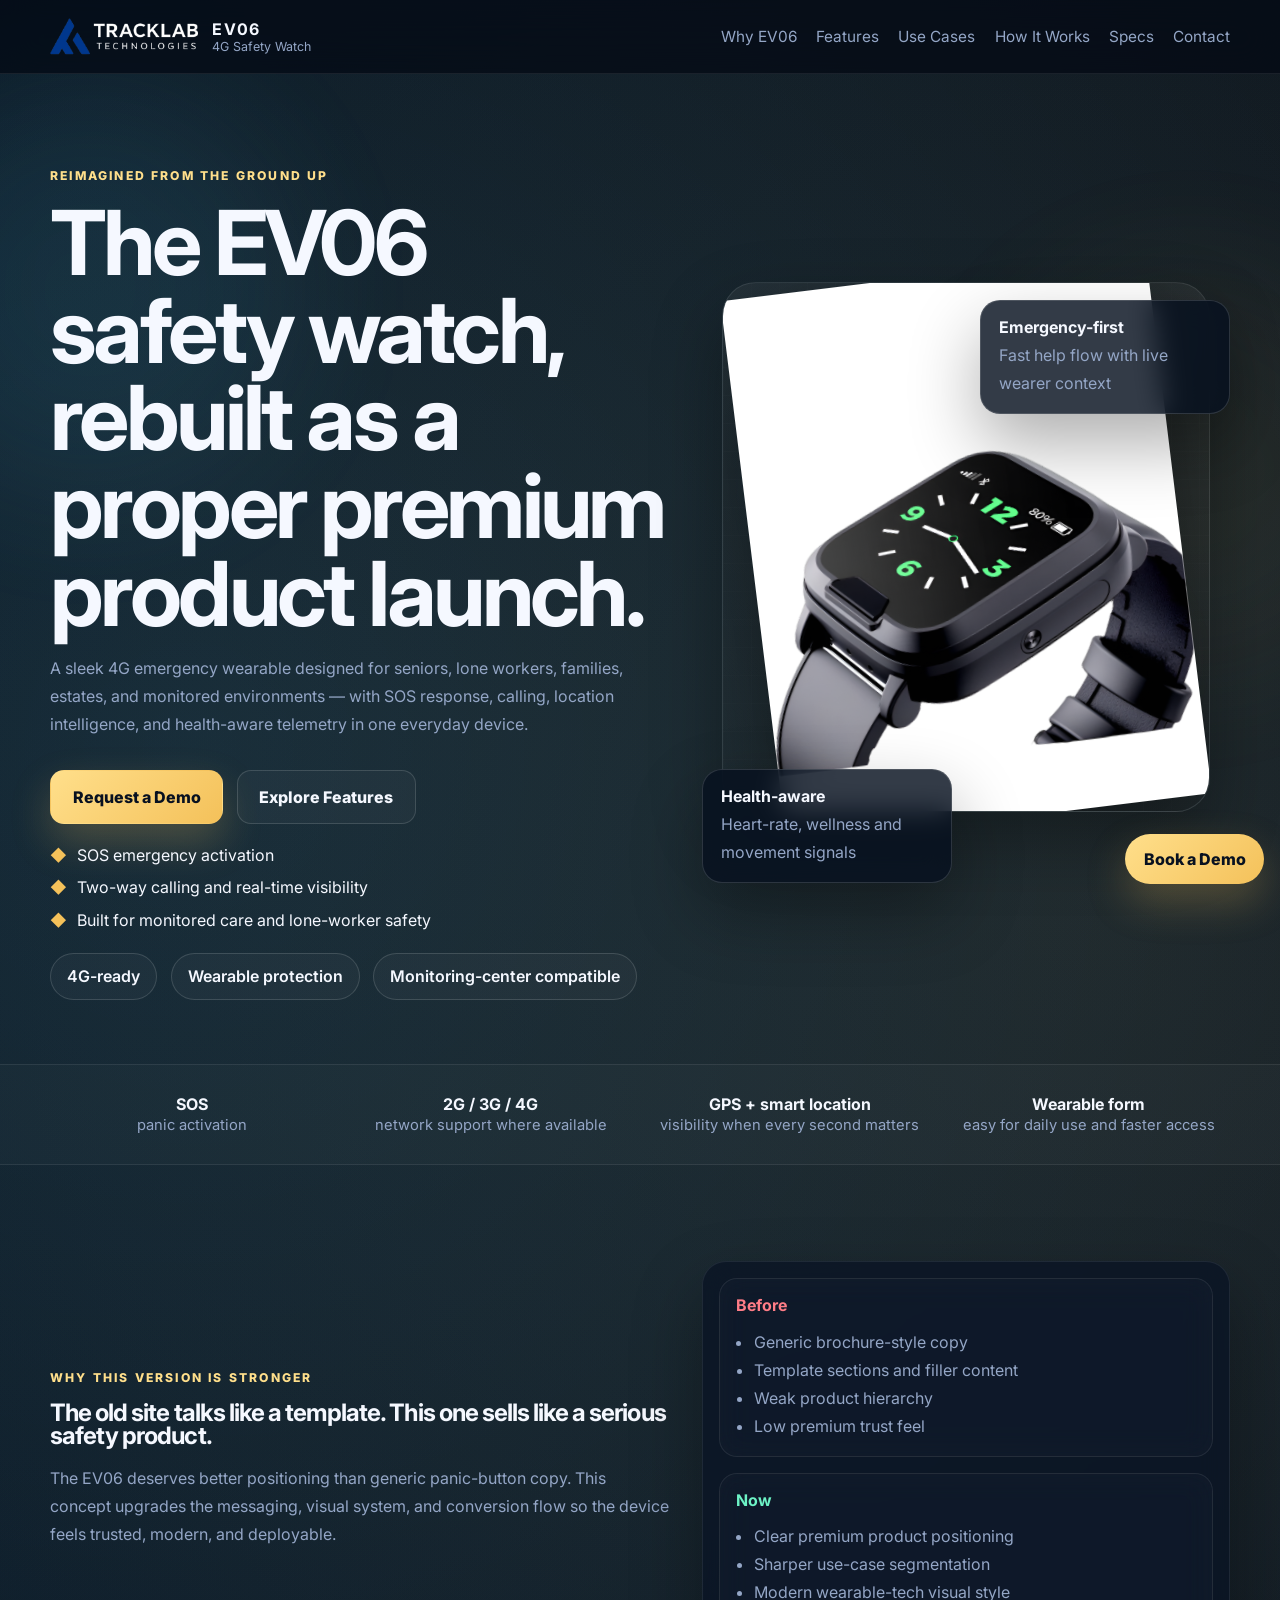
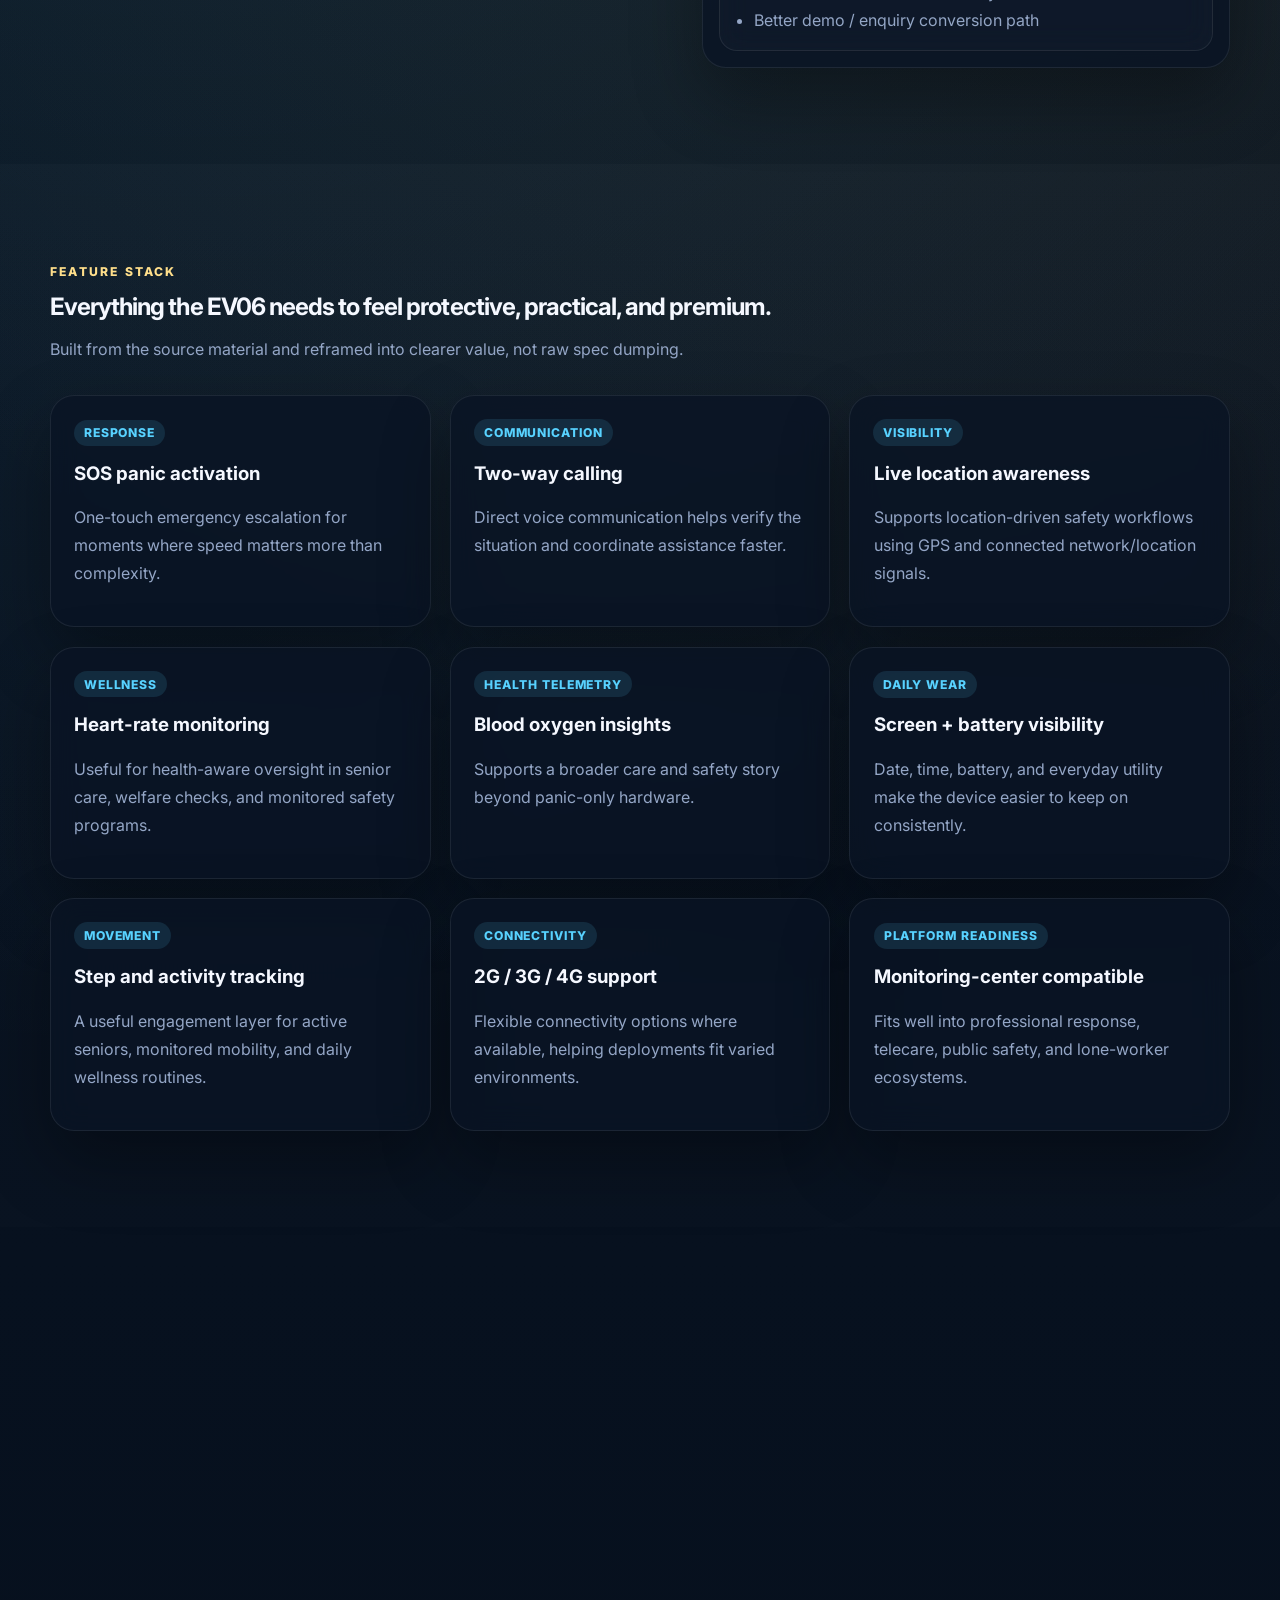
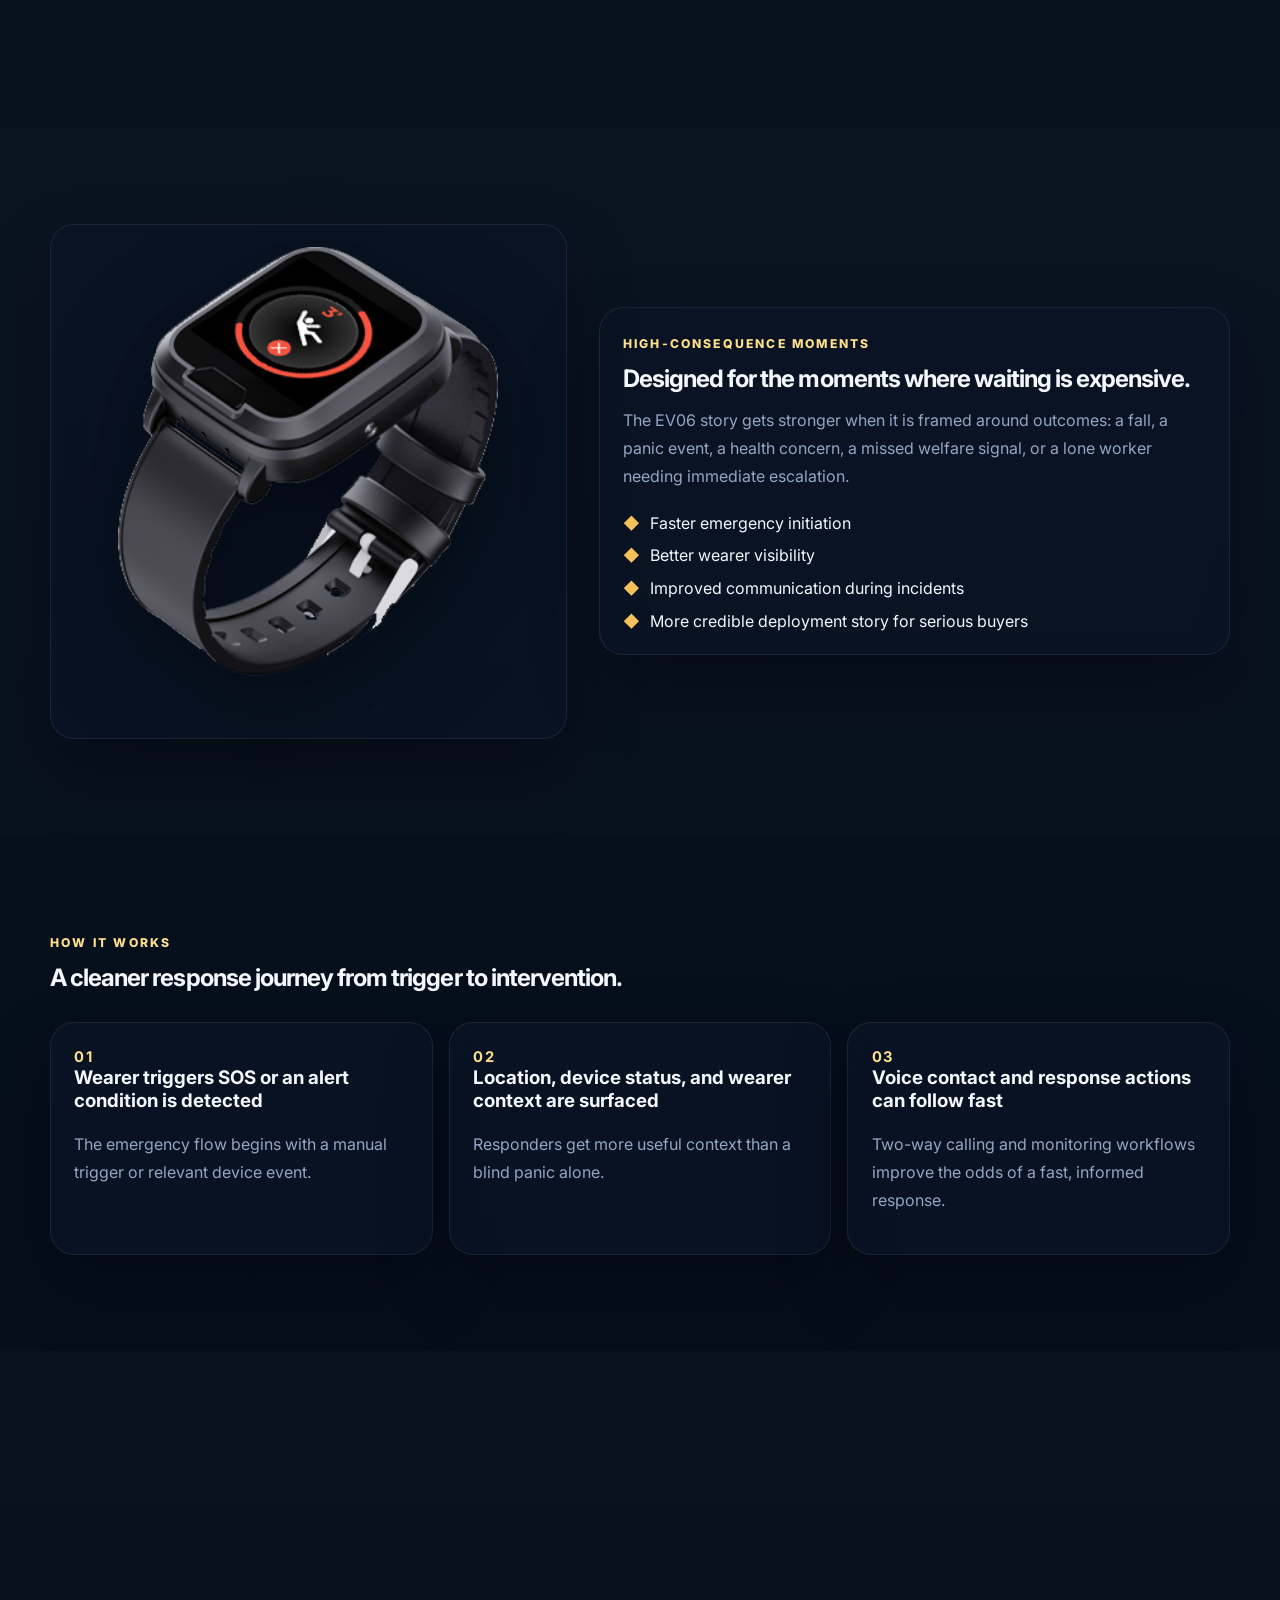
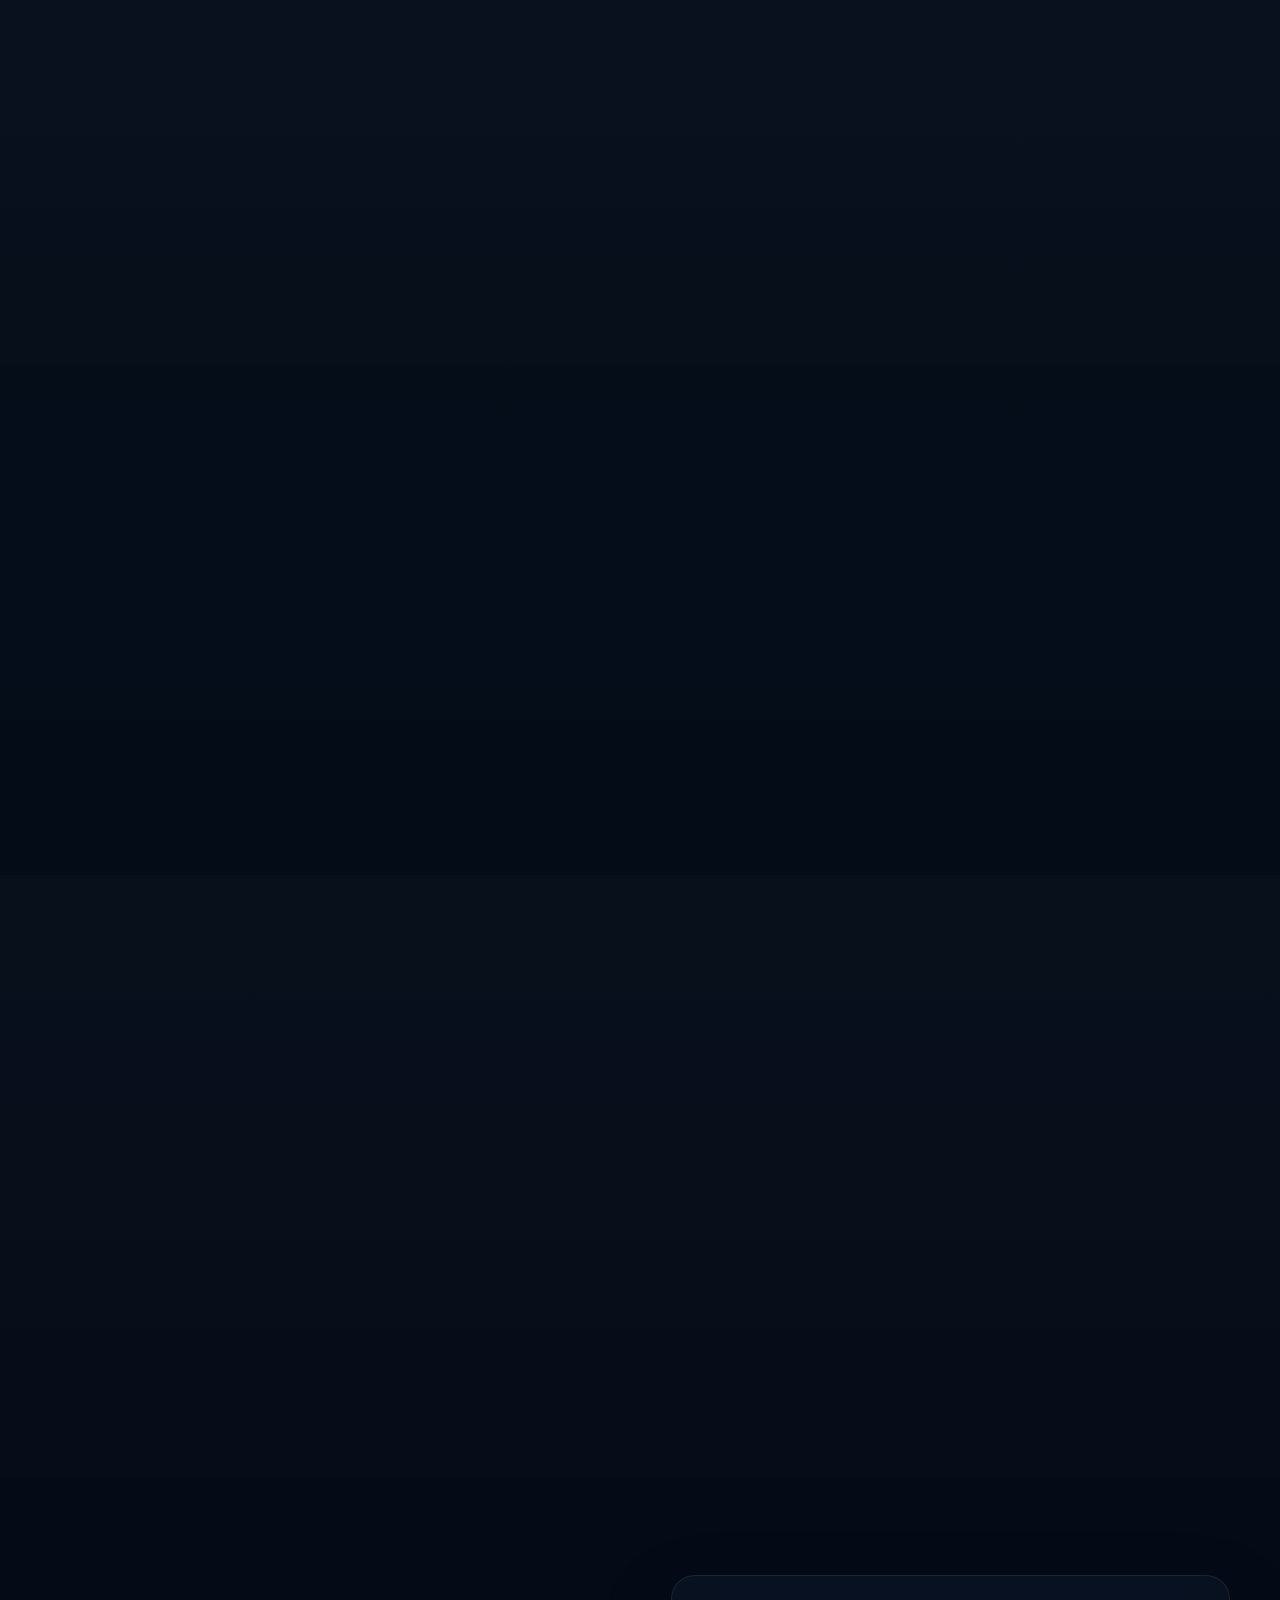
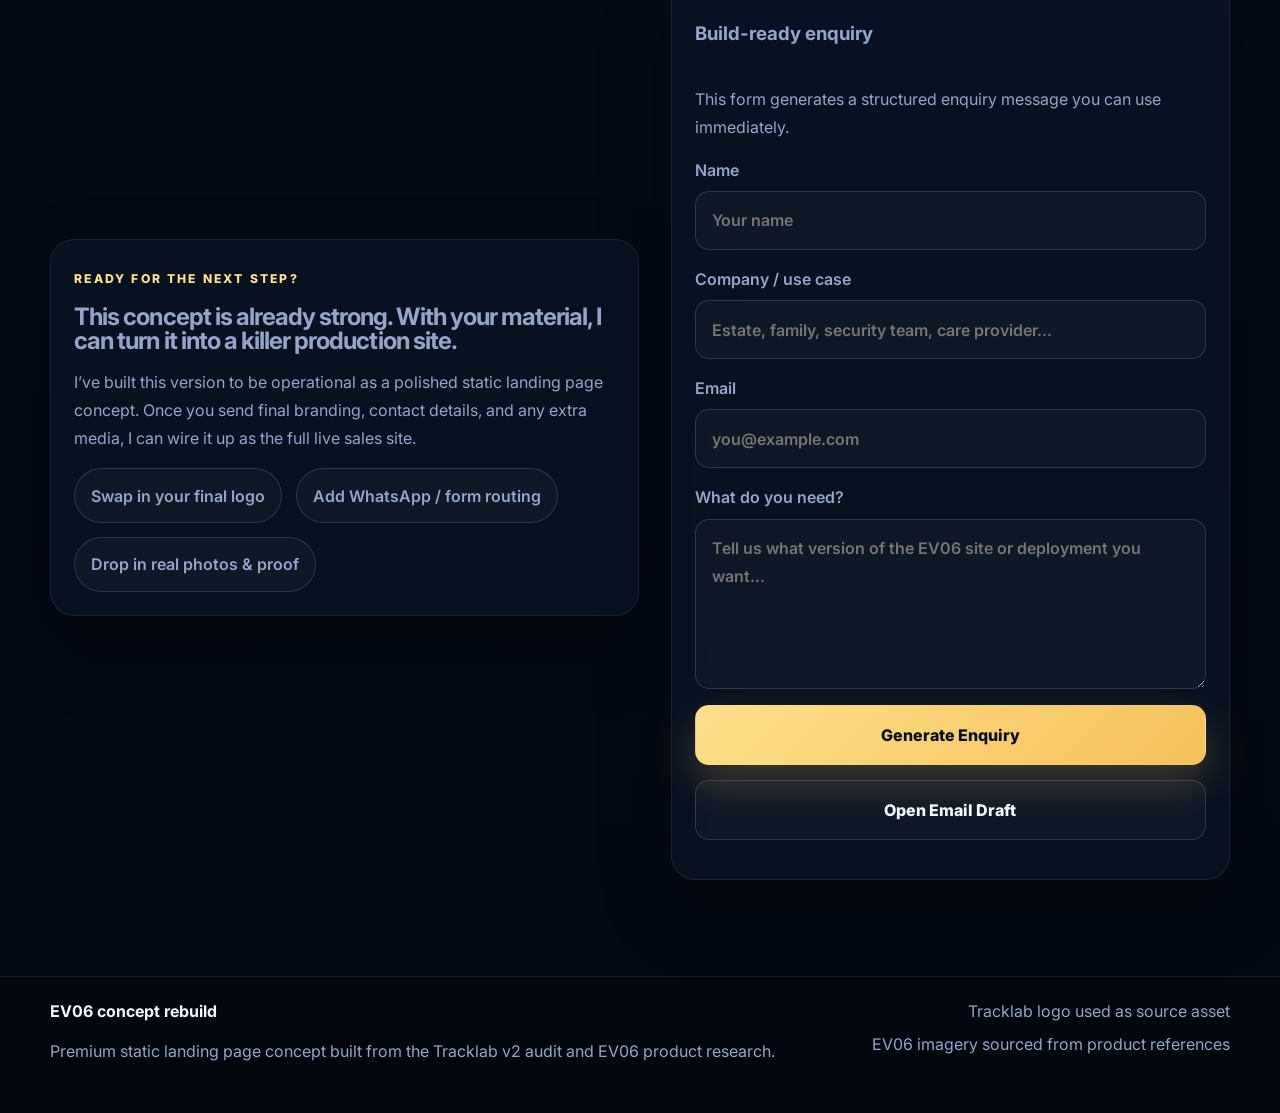
==== index.html @ a74a236c "Initial EV06 premium landing page concept" ====
<!DOCTYPE html>
<html lang="en">
  <head>
    <meta charset="UTF-8" />
    <meta name="viewport" content="width=device-width, initial-scale=1.0" />
    <title>EV06 | 4G Safety Watch for Emergency Response</title>
    <meta
      name="description"
      content="A premium EV06 product landing page concept for a 4G safety watch with SOS response, live location, calling, wellness telemetry, and monitoring-center readiness."
    />
    <meta name="theme-color" content="#07111f" />
    <link rel="preconnect" href="https://fonts.googleapis.com" />
    <link rel="preconnect" href="https://fonts.gstatic.com" crossorigin />
    <link href="https://fonts.googleapis.com/css2?family=Inter:wght@400;500;600;700;800;900&display=swap" rel="stylesheet" />
    <link rel="stylesheet" href="styles.css" />
  </head>
  <body>
    <div class="ambient ambient-one"></div>
    <div class="ambient ambient-two"></div>

    <a class="floating-cta" href="#contact">Book a Demo</a>

    <header class="site-header">
      <div class="container nav-wrap">
        <a href="#top" class="brand" aria-label="Homepage">
          <img src="assets/img/tracklab-logo-light.png" alt="Tracklab logo" class="brand-logo" />
          <span class="brand-text">
            <strong>EV06</strong>
            <small>4G Safety Watch</small>
          </span>
        </a>

        <button class="nav-toggle" aria-expanded="false" aria-controls="siteNav" aria-label="Open menu">☰</button>

        <nav class="site-nav" id="siteNav">
          <a href="#why">Why EV06</a>
          <a href="#features">Features</a>
          <a href="#use-cases">Use Cases</a>
          <a href="#workflow">How It Works</a>
          <a href="#specs">Specs</a>
          <a href="#contact">Contact</a>
        </nav>
      </div>
    </header>

    <main id="top">
      <section class="hero">
        <div class="container hero-grid">
          <div class="hero-copy reveal">
            <span class="eyebrow">Reimagined from the ground up</span>
            <h1>The EV06 safety watch, rebuilt as a proper premium product launch.</h1>
            <p class="hero-text">
              A sleek 4G emergency wearable designed for seniors, lone workers, families, estates, and monitored environments — with SOS response, calling, location intelligence, and health-aware telemetry in one everyday device.
            </p>

            <div class="hero-actions">
              <a class="btn btn-gold" href="#contact">Request a Demo</a>
              <a class="btn btn-dark" href="#features">Explore Features</a>
            </div>

            <ul class="hero-points">
              <li>SOS emergency activation</li>
              <li>Two-way calling and real-time visibility</li>
              <li>Built for monitored care and lone-worker safety</li>
            </ul>

            <div class="trust-row">
              <span>4G-ready</span>
              <span>Wearable protection</span>
              <span>Monitoring-center compatible</span>
            </div>
          </div>

          <div class="hero-visual reveal delay-1">
            <div class="device-stage">
              <div class="orb orb-one"></div>
              <div class="orb orb-two"></div>
              <img src="assets/img/ev06-main.png" alt="EV06 safety watch" class="hero-device" />
            </div>
            <div class="metric-card metric-top">
              <strong>Emergency-first</strong>
              <span>Fast help flow with live wearer context</span>
            </div>
            <div class="metric-card metric-bottom">
              <strong>Health-aware</strong>
              <span>Heart-rate, wellness and movement signals</span>
            </div>
          </div>
        </div>
      </section>

      <section class="proof-strip">
        <div class="container proof-grid reveal">
          <div><strong>SOS</strong><span>panic activation</span></div>
          <div><strong>2G / 3G / 4G</strong><span>network support where available</span></div>
          <div><strong>GPS + smart location</strong><span>visibility when every second matters</span></div>
          <div><strong>Wearable form</strong><span>easy for daily use and faster access</span></div>
        </div>
      </section>

      <section class="section" id="why">
        <div class="container two-col feature-intro">
          <div class="section-copy reveal">
            <span class="eyebrow">Why this version is stronger</span>
            <h2>The old site talks like a template. This one sells like a serious safety product.</h2>
            <p>
              The EV06 deserves better positioning than generic panic-button copy. This concept upgrades the messaging, visual system, and conversion flow so the device feels trusted, modern, and deployable.
            </p>
          </div>
          <div class="comparison-card reveal delay-1">
            <div class="compare-block bad">
              <strong>Before</strong>
              <ul>
                <li>Generic brochure-style copy</li>
                <li>Template sections and filler content</li>
                <li>Weak product hierarchy</li>
                <li>Low premium trust feel</li>
              </ul>
            </div>
            <div class="compare-block good">
              <strong>Now</strong>
              <ul>
                <li>Clear premium product positioning</li>
                <li>Sharper use-case segmentation</li>
                <li>Modern wearable-tech visual style</li>
                <li>Better demo / enquiry conversion path</li>
              </ul>
            </div>
          </div>
        </div>
      </section>

      <section class="section section-dark" id="features">
        <div class="container">
          <div class="section-head reveal">
            <span class="eyebrow">Feature stack</span>
            <h2>Everything the EV06 needs to feel protective, practical, and premium.</h2>
            <p>Built from the source material and reframed into clearer value, not raw spec dumping.</p>
          </div>

          <div class="card-grid feature-grid">
            <article class="feature-card reveal">
              <span class="card-tag">Response</span>
              <h3>SOS panic activation</h3>
              <p>One-touch emergency escalation for moments where speed matters more than complexity.</p>
            </article>
            <article class="feature-card reveal delay-1">
              <span class="card-tag">Communication</span>
              <h3>Two-way calling</h3>
              <p>Direct voice communication helps verify the situation and coordinate assistance faster.</p>
            </article>
            <article class="feature-card reveal delay-2">
              <span class="card-tag">Visibility</span>
              <h3>Live location awareness</h3>
              <p>Supports location-driven safety workflows using GPS and connected network/location signals.</p>
            </article>
            <article class="feature-card reveal">
              <span class="card-tag">Wellness</span>
              <h3>Heart-rate monitoring</h3>
              <p>Useful for health-aware oversight in senior care, welfare checks, and monitored safety programs.</p>
            </article>
            <article class="feature-card reveal delay-1">
              <span class="card-tag">Health telemetry</span>
              <h3>Blood oxygen insights</h3>
              <p>Supports a broader care and safety story beyond panic-only hardware.</p>
            </article>
            <article class="feature-card reveal delay-2">
              <span class="card-tag">Daily wear</span>
              <h3>Screen + battery visibility</h3>
              <p>Date, time, battery, and everyday utility make the device easier to keep on consistently.</p>
            </article>
            <article class="feature-card reveal">
              <span class="card-tag">Movement</span>
              <h3>Step and activity tracking</h3>
              <p>A useful engagement layer for active seniors, monitored mobility, and daily wellness routines.</p>
            </article>
            <article class="feature-card reveal delay-1">
              <span class="card-tag">Connectivity</span>
              <h3>2G / 3G / 4G support</h3>
              <p>Flexible connectivity options where available, helping deployments fit varied environments.</p>
            </article>
            <article class="feature-card reveal delay-2">
              <span class="card-tag">Platform readiness</span>
              <h3>Monitoring-center compatible</h3>
              <p>Fits well into professional response, telecare, public safety, and lone-worker ecosystems.</p>
            </article>
          </div>
        </div>
      </section>

      <section class="section" id="use-cases">
        <div class="container">
          <div class="section-head reveal">
            <span class="eyebrow">Use cases</span>
            <h2>One device, multiple high-value safety roles.</h2>
          </div>
          <div class="use-case-grid">
            <article class="use-card reveal">
              <h3>Elderly care</h3>
              <p>For seniors who need an easier way to call for help, stay reachable, and support more independent living.</p>
            </article>
            <article class="use-card reveal delay-1">
              <h3>Lone workers</h3>
              <p>Useful for engineers, field teams, guards, and staff working alone or in higher-risk environments.</p>
            </article>
            <article class="use-card reveal delay-2">
              <h3>Family assurance</h3>
              <p>Gives families greater confidence that loved ones can reach help quickly if something goes wrong.</p>
            </article>
            <article class="use-card reveal">
              <h3>Estates & care facilities</h3>
              <p>Better suited to structured response models, monitoring desks, and managed emergency workflows.</p>
            </article>
          </div>
        </div>
      </section>

      <section class="section section-dark media-section">
        <div class="container media-grid">
          <div class="image-panel reveal">
            <img src="assets/img/ev06-fall.png" alt="EV06 fall detection visual" />
          </div>
          <div class="content-panel reveal delay-1">
            <span class="eyebrow">High-consequence moments</span>
            <h2>Designed for the moments where waiting is expensive.</h2>
            <p>
              The EV06 story gets stronger when it is framed around outcomes: a fall, a panic event, a health concern, a missed welfare signal, or a lone worker needing immediate escalation.
            </p>
            <ul class="check-list">
              <li>Faster emergency initiation</li>
              <li>Better wearer visibility</li>
              <li>Improved communication during incidents</li>
              <li>More credible deployment story for serious buyers</li>
            </ul>
          </div>
        </div>
      </section>

      <section class="section" id="workflow">
        <div class="container">
          <div class="section-head reveal">
            <span class="eyebrow">How it works</span>
            <h2>A cleaner response journey from trigger to intervention.</h2>
          </div>
          <div class="timeline">
            <div class="timeline-step reveal">
              <strong>01</strong>
              <h3>Wearer triggers SOS or an alert condition is detected</h3>
              <p>The emergency flow begins with a manual trigger or relevant device event.</p>
            </div>
            <div class="timeline-step reveal delay-1">
              <strong>02</strong>
              <h3>Location, device status, and wearer context are surfaced</h3>
              <p>Responders get more useful context than a blind panic alone.</p>
            </div>
            <div class="timeline-step reveal delay-2">
              <strong>03</strong>
              <h3>Voice contact and response actions can follow fast</h3>
              <p>Two-way calling and monitoring workflows improve the odds of a fast, informed response.</p>
            </div>
          </div>
        </div>
      </section>

      <section class="section section-dark">
        <div class="container media-grid reverse">
          <div class="content-panel reveal">
            <span class="eyebrow">Daily usability</span>
            <h2>Safety only works if people actually keep the device on.</h2>
            <p>
              That’s why the EV06 should be sold as an everyday wearable, not just an emergency object. The watch format, screen, battery visibility, and activity signals all help drive habitual use.
            </p>
          </div>
          <div class="image-panel reveal delay-1 compact-panel">
            <img src="assets/img/ev06-walk.png" alt="EV06 lifestyle visual" />
          </div>
        </div>
      </section>

      <section class="section" id="specs">
        <div class="container">
          <div class="section-head reveal">
            <span class="eyebrow">Technical snapshot</span>
            <h2>Source-backed highlights for the EV06 concept page.</h2>
          </div>
          <div class="spec-grid">
            <div class="spec-card reveal"><span>Form factor</span><strong>Wearable safety watch</strong></div>
            <div class="spec-card reveal delay-1"><span>Connectivity</span><strong>2G / 3G / 4G</strong></div>
            <div class="spec-card reveal delay-2"><span>Emergency</span><strong>SOS + call workflows</strong></div>
            <div class="spec-card reveal"><span>Location</span><strong>GPS / smart locating support</strong></div>
            <div class="spec-card reveal delay-1"><span>Monitoring</span><strong>Heart-rate + wellness signals</strong></div>
            <div class="spec-card reveal delay-2"><span>Mobility</span><strong>Step/activity awareness</strong></div>
          </div>
        </div>
      </section>

      <section class="section faq-section section-dark">
        <div class="container">
          <div class="section-head reveal">
            <span class="eyebrow">FAQ</span>
            <h2>Questions a real buyer is likely to ask.</h2>
          </div>
          <div class="faq-list">
            <details class="faq-item reveal">
              <summary>Who is the EV06 best suited for?</summary>
              <p>It is a strong fit for elderly users, lone workers, family protection use cases, estates, care environments, and monitored response workflows.</p>
            </details>
            <details class="faq-item reveal delay-1">
              <summary>Is this just a panic button?</summary>
              <p>No — the stronger story is that it combines emergency activation, calling, wearable convenience, live visibility, and wellness-aware telemetry.</p>
            </details>
            <details class="faq-item reveal delay-2">
              <summary>Does it work with professional monitoring setups?</summary>
              <p>That is one of the clearest opportunities. The EV06 fits far better when positioned as part of a broader monitoring and response ecosystem.</p>
            </details>
            <details class="faq-item reveal">
              <summary>What still needs final brand input?</summary>
              <p>Final contact details, production copy approvals, testimonials, domain, and any official logos or deployment photography you want on the live version.</p>
            </details>
          </div>
        </div>
      </section>

      <section class="section contact-section" id="contact">
        <div class="container contact-grid">
          <div class="contact-copy reveal">
            <span class="eyebrow">Ready for the next step?</span>
            <h2>This concept is already strong. With your material, I can turn it into a killer production site.</h2>
            <p>
              I’ve built this version to be operational as a polished static landing page concept. Once you send final branding, contact details, and any extra media, I can wire it up as the full live sales site.
            </p>
            <div class="contact-pills">
              <span>Swap in your final logo</span>
              <span>Add WhatsApp / form routing</span>
              <span>Drop in real photos & proof</span>
            </div>
          </div>

          <form class="lead-form reveal delay-1" id="leadForm">
            <h3>Build-ready enquiry</h3>
            <p class="form-note">This form generates a structured enquiry message you can use immediately.</p>
            <label>
              Name
              <input type="text" name="name" placeholder="Your name" required />
            </label>
            <label>
              Company / use case
              <input type="text" name="company" placeholder="Estate, family, security team, care provider..." />
            </label>
            <label>
              Email
              <input type="email" name="email" placeholder="you@example.com" />
            </label>
            <label>
              What do you need?
              <textarea name="message" rows="5" placeholder="Tell us what version of the EV06 site or deployment you want..."></textarea>
            </label>
            <button type="submit" class="btn btn-gold btn-block">Generate Enquiry</button>
            <a id="mailtoLink" class="btn btn-dark btn-block" href="#">Open Email Draft</a>
            <p class="status" id="formStatus" aria-live="polite"></p>
          </form>
        </div>
      </section>
    </main>

    <footer class="site-footer">
      <div class="container footer-wrap">
        <div>
          <strong>EV06 concept rebuild</strong>
          <p>Premium static landing page concept built from the Tracklab v2 audit and EV06 product research.</p>
        </div>
        <div class="footer-meta">
          <span>Tracklab logo used as source asset</span>
          <span>EV06 imagery sourced from product references</span>
        </div>
      </div>
    </footer>

    <script src="script.js"></script>
  </body>
</html>
---- styles.css ----
:root {
  --bg: #030914;
  --bg-soft: #07111f;
  --panel: rgba(10, 20, 36, 0.78);
  --panel-strong: #0b1627;
  --line: rgba(255, 255, 255, 0.08);
  --line-strong: rgba(255, 255, 255, 0.14);
  --text: #f5f8ff;
  --muted: #94a6c6;
  --gold: #f4c15a;
  --gold-2: #ffdf8b;
  --cyan: #58d2ff;
  --danger: #ff7d87;
  --success: #6df3c6;
  --shadow: 0 30px 70px rgba(0, 0, 0, 0.32);
  --radius: 24px;
  --max: 1180px;
}

* { box-sizing: border-box; }
html { scroll-behavior: smooth; }
body {
  margin: 0;
  font-family: "Inter", sans-serif;
  color: var(--text);
  background:
    radial-gradient(circle at 15% 10%, rgba(88, 210, 255, 0.14), transparent 28%),
    radial-gradient(circle at 85% 12%, rgba(244, 193, 90, 0.1), transparent 24%),
    linear-gradient(180deg, #030914 0%, #07111f 38%, #030914 100%);
  overflow-x: hidden;
}

img { max-width: 100%; display: block; }
a { color: inherit; text-decoration: none; }
button, input, textarea { font: inherit; }
button { cursor: pointer; }

.container { width: min(var(--max), calc(100% - 2rem)); margin: 0 auto; }
.section { padding: 6rem 0; position: relative; }
.section-dark { background: linear-gradient(180deg, rgba(255,255,255,0.02), rgba(255,255,255,0.01)); }

.ambient {
  position: fixed;
  inset: auto;
  width: 420px;
  height: 420px;
  border-radius: 50%;
  filter: blur(75px);
  opacity: 0.45;
  pointer-events: none;
  z-index: 0;
}
.ambient-one { top: 80px; left: -120px; background: rgba(88, 210, 255, 0.18); }
.ambient-two { right: -120px; top: 260px; background: rgba(244, 193, 90, 0.12); }

.site-header {
  position: sticky;
  top: 0;
  z-index: 50;
  backdrop-filter: blur(18px);
  background: rgba(3, 9, 20, 0.72);
  border-bottom: 1px solid var(--line);
}
.nav-wrap {
  display: flex;
  align-items: center;
  justify-content: space-between;
  gap: 1rem;
  padding: 1rem 0;
}
.brand {
  display: inline-flex;
  align-items: center;
  gap: 0.9rem;
}
.brand-logo {
  width: 148px;
  max-width: 38vw;
  object-fit: contain;
}
.brand-text strong,
.brand-text small { display: block; }
.brand-text strong { font-size: 1rem; letter-spacing: 0.08em; text-transform: uppercase; }
.brand-text small { color: var(--muted); font-size: 0.78rem; }

.site-nav {
  display: flex;
  align-items: center;
  gap: 1.2rem;
}
.site-nav a {
  color: var(--muted);
  font-size: 0.96rem;
  transition: color .25s ease, transform .25s ease;
}
.site-nav a:hover { color: var(--text); transform: translateY(-1px); }
.nav-toggle {
  display: none;
  border: 1px solid var(--line);
  background: transparent;
  color: var(--text);
  padding: 0.6rem 0.78rem;
  border-radius: 12px;
}

.hero {
  padding: 5.6rem 0 4rem;
  position: relative;
  z-index: 1;
}
.hero-grid,
.two-col,
.media-grid,
.contact-grid,
.feature-intro {
  display: grid;
  gap: 2rem;
  align-items: center;
  grid-template-columns: 1.08fr 0.92fr;
}
.hero-copy h1,
.section-head h2,
.section-copy h2,
.content-panel h2,
.contact-copy h2 {
  margin: 0;
  line-height: 0.98;
  letter-spacing: -0.04em;
}
.hero-copy h1 { font-size: clamp(2.8rem, 7vw, 5.6rem); max-width: 11ch; }
.hero-text,
.section-head p,
.section-copy p,
.content-panel p,
.contact-copy p,
.feature-card p,
.use-card p,
.timeline-step p,
.faq-item p,
.spec-card span,
.metric-card span,
.contact-copy,
.lead-form,
.footer-wrap p,
.comparison-card li {
  color: var(--muted);
  line-height: 1.75;
}
.eyebrow {
  display: inline-flex;
  margin-bottom: 1rem;
  font-size: 0.76rem;
  text-transform: uppercase;
  letter-spacing: 0.18em;
  color: var(--gold-2);
  font-weight: 800;
}
.hero-actions,
.trust-row,
.contact-pills,
.footer-meta { display: flex; flex-wrap: wrap; gap: 0.85rem; }
.hero-actions { margin: 2rem 0 1.3rem; }
.btn {
  display: inline-flex;
  justify-content: center;
  align-items: center;
  min-height: 54px;
  padding: 0.95rem 1.35rem;
  border-radius: 14px;
  font-weight: 800;
  border: 1px solid transparent;
  transition: transform .25s ease, box-shadow .25s ease, background .25s ease;
}
.btn:hover { transform: translateY(-2px); }
.btn-gold {
  background: linear-gradient(135deg, var(--gold-2), var(--gold));
  color: #081120;
  box-shadow: 0 18px 40px rgba(244, 193, 90, 0.24);
}
.btn-dark {
  background: rgba(255,255,255,0.03);
  color: var(--text);
  border-color: var(--line-strong);
}
.btn-block { width: 100%; }

.hero-points {
  list-style: none;
  padding: 0;
  margin: 0 0 1.4rem;
  display: grid;
  gap: 0.8rem;
}
.hero-points li::before,
.check-list li::before {
  content: "◆";
  color: var(--gold);
  margin-right: 0.65rem;
}
.trust-row span,
.contact-pills span {
  padding: 0.78rem 1rem;
  border-radius: 999px;
  border: 1px solid var(--line-strong);
  background: rgba(255,255,255,0.03);
  font-weight: 600;
}

.hero-visual {
  position: relative;
  min-height: 640px;
}
.device-stage {
  position: absolute;
  inset: 20px 20px 90px 20px;
  border-radius: 34px;
  background: linear-gradient(180deg, rgba(255,255,255,0.06), rgba(255,255,255,0.02));
  border: 1px solid var(--line);
  box-shadow: var(--shadow);
  overflow: hidden;
}
.device-stage::before {
  content: "";
  position: absolute;
  inset: 0;
  background:
    linear-gradient(rgba(255,255,255,0.04) 1px, transparent 1px),
    linear-gradient(90deg, rgba(255,255,255,0.04) 1px, transparent 1px);
  background-size: 28px 28px;
  opacity: 0.35;
}
.hero-device {
  position: absolute;
  inset: 50% auto auto 50%;
  width: min(430px, 88%);
  transform: translate(-50%, -50%) rotate(-7deg);
  filter: drop-shadow(0 45px 65px rgba(0, 0, 0, 0.55));
}
.orb {
  position: absolute;
  border-radius: 50%;
  filter: blur(20px);
}
.orb-one {
  width: 230px;
  height: 230px;
  background: rgba(88,210,255,0.22);
  left: 10%;
  top: 16%;
}
.orb-two {
  width: 200px;
  height: 200px;
  background: rgba(244,193,90,0.16);
  right: 8%;
  bottom: 10%;
}
.metric-card {
  position: absolute;
  max-width: 250px;
  padding: 1rem 1.1rem;
  border-radius: 20px;
  background: rgba(7, 17, 31, 0.82);
  border: 1px solid var(--line-strong);
  box-shadow: var(--shadow);
}
.metric-card strong { display: block; margin-bottom: 0.25rem; }
.metric-top { top: 6%; right: 0; }
.metric-bottom { bottom: 3%; left: 0; }

.proof-strip {
  position: relative;
  z-index: 1;
  border-top: 1px solid var(--line);
  border-bottom: 1px solid var(--line);
  background: rgba(255,255,255,0.02);
}
.proof-grid {
  display: grid;
  grid-template-columns: repeat(4, 1fr);
  gap: 1rem;
  padding: 1.25rem 0;
}
.proof-grid div {
  padding: 0.6rem 0.4rem;
  text-align: center;
}
.proof-grid strong {
  display: block;
  font-size: 1rem;
  color: var(--text);
}
.proof-grid span { color: var(--muted); font-size: 0.92rem; }

.section-head { max-width: 780px; margin-bottom: 2rem; }
.card-grid,
.use-case-grid,
.spec-grid {
  display: grid;
  gap: 1.2rem;
}
.feature-grid { grid-template-columns: repeat(3, 1fr); }
.use-case-grid { grid-template-columns: repeat(4, 1fr); }
.spec-grid { grid-template-columns: repeat(3, 1fr); }
.feature-card,
.use-card,
.spec-card,
.comparison-card,
.timeline-step,
.image-panel,
.content-panel,
.lead-form,
.compare-block,
.faq-item,
.contact-copy,
.metric-card {
  backdrop-filter: blur(14px);
}
.feature-card,
.use-card,
.spec-card,
.comparison-card,
.timeline-step,
.image-panel,
.content-panel,
.lead-form,
.contact-copy,
.faq-item {
  background: var(--panel);
  border: 1px solid var(--line);
  border-radius: var(--radius);
  box-shadow: var(--shadow);
}
.feature-card,
.use-card,
.spec-card,
.timeline-step,
.content-panel,
.contact-copy,
.lead-form,
.faq-item { padding: 1.45rem; }
.card-tag {
  display: inline-flex;
  margin-bottom: 1rem;
  padding: 0.36rem 0.62rem;
  border-radius: 999px;
  background: rgba(88,210,255,0.12);
  color: var(--cyan);
  font-size: 0.76rem;
  font-weight: 800;
  text-transform: uppercase;
  letter-spacing: 0.08em;
}
.feature-card h3,
.use-card h3,
.timeline-step h3,
.content-panel h2,
.contact-copy h2,
.section-copy h2,
.comparison-card strong,
.faq-item summary,
.spec-card strong { margin-top: 0; }

.comparison-card {
  padding: 1rem;
  display: grid;
  gap: 1rem;
}
.compare-block {
  padding: 1rem;
  border-radius: 18px;
  background: rgba(255,255,255,0.025);
  border: 1px solid var(--line);
}
.compare-block ul { padding-left: 1.1rem; margin: 0.8rem 0 0; }
.compare-block.bad strong { color: var(--danger); }
.compare-block.good strong { color: var(--success); }

.media-grid { grid-template-columns: 0.9fr 1.1fr; }
.media-grid.reverse { grid-template-columns: 1.1fr 0.9fr; }
.image-panel {
  padding: 1.4rem;
  display: grid;
  place-items: center;
  min-height: 420px;
}
.image-panel img {
  width: min(380px, 82%);
  filter: drop-shadow(0 30px 50px rgba(0,0,0,0.45));
}
.compact-panel img { width: min(280px, 70%); }
.check-list { list-style: none; padding: 0; margin: 1.4rem 0 0; display: grid; gap: 0.8rem; }

.timeline {
  display: grid;
  grid-template-columns: repeat(3, 1fr);
  gap: 1rem;
}
.timeline-step strong {
  font-size: 0.92rem;
  color: var(--gold-2);
  letter-spacing: 0.12em;
}

.spec-card span { display: block; margin-bottom: 0.5rem; }
.spec-card strong { font-size: 1.08rem; }

.faq-list { display: grid; gap: 1rem; }
.faq-item summary {
  list-style: none;
  cursor: pointer;
  font-weight: 700;
}
.faq-item summary::-webkit-details-marker { display: none; }
.faq-item p { margin-bottom: 0; }

.contact-grid { grid-template-columns: 1fr 0.95fr; }
.lead-form {
  display: grid;
  gap: 0.95rem;
}
.form-note,
.status { color: var(--muted); margin: 0; }
.lead-form label {
  display: grid;
  gap: 0.45rem;
  font-weight: 600;
}
.lead-form input,
.lead-form textarea {
  width: 100%;
  background: rgba(255,255,255,0.03);
  color: var(--text);
  border: 1px solid var(--line-strong);
  border-radius: 14px;
  padding: 0.9rem 1rem;
  resize: vertical;
}
.lead-form input:focus,
.lead-form textarea:focus {
  outline: none;
  border-color: rgba(88,210,255,0.55);
  box-shadow: 0 0 0 4px rgba(88,210,255,0.12);
}

.site-footer {
  border-top: 1px solid var(--line);
  padding: 1.5rem 0 2rem;
  background: rgba(0,0,0,0.18);
}
.footer-wrap {
  display: flex;
  justify-content: space-between;
  gap: 1.5rem;
}
.footer-meta {
  flex-direction: column;
  align-items: flex-end;
  color: var(--muted);
}

.floating-cta {
  position: fixed;
  right: 1rem;
  bottom: 1rem;
  z-index: 55;
  padding: 0.95rem 1.15rem;
  border-radius: 999px;
  background: linear-gradient(135deg, var(--gold-2), var(--gold));
  color: #081120;
  font-weight: 800;
  box-shadow: 0 18px 40px rgba(244, 193, 90, 0.25);
}

.reveal {
  opacity: 0;
  transform: translateY(18px);
  transition: opacity .6s ease, transform .6s ease;
}
.reveal.visible {
  opacity: 1;
  transform: translateY(0);
}
.delay-1 { transition-delay: .08s; }
.delay-2 { transition-delay: .16s; }

@media (max-width: 1080px) {
  .feature-grid { grid-template-columns: repeat(2, 1fr); }
  .use-case-grid { grid-template-columns: repeat(2, 1fr); }
  .spec-grid,
  .timeline,
  .proof-grid { grid-template-columns: repeat(2, 1fr); }
}

@media (max-width: 860px) {
  .hero-grid,
  .two-col,
  .media-grid,
  .media-grid.reverse,
  .contact-grid,
  .feature-intro { grid-template-columns: 1fr; }

  .site-nav {
    position: absolute;
    top: calc(100% + 0.5rem);
    left: 1rem;
    right: 1rem;
    display: none;
    flex-direction: column;
    align-items: flex-start;
    padding: 1rem;
    border-radius: 18px;
    background: rgba(3, 9, 20, 0.96);
    border: 1px solid var(--line);
  }
  .site-nav.open { display: flex; }
  .nav-toggle { display: inline-flex; }
  .hero-visual { min-height: 520px; }
  .footer-wrap { flex-direction: column; }
  .footer-meta { align-items: flex-start; }
}

@media (max-width: 640px) {
  .container { width: calc(100% - 1rem); }
  .section { padding: 4.4rem 0; }
  .hero { padding-top: 4.1rem; }
  .hero-copy h1 { font-size: clamp(2.3rem, 11vw, 3.5rem); }
  .feature-grid,
  .use-case-grid,
  .spec-grid,
  .timeline,
  .proof-grid { grid-template-columns: 1fr; }
  .hero-actions,
  .trust-row,
  .contact-pills,
  .footer-meta { gap: 0.6rem; }
  .hero-actions .btn,
  .lead-form .btn,
  .site-nav a,
  .btn-block { width: 100%; }
  .hero-visual { min-height: 440px; }
  .device-stage { inset: 10px 10px 70px 10px; }
  .metric-card { position: relative; max-width: none; margin-top: 0.75rem; }
  .metric-top, .metric-bottom { top: auto; bottom: auto; left: auto; right: auto; }
  .brand-logo { width: 128px; }
}
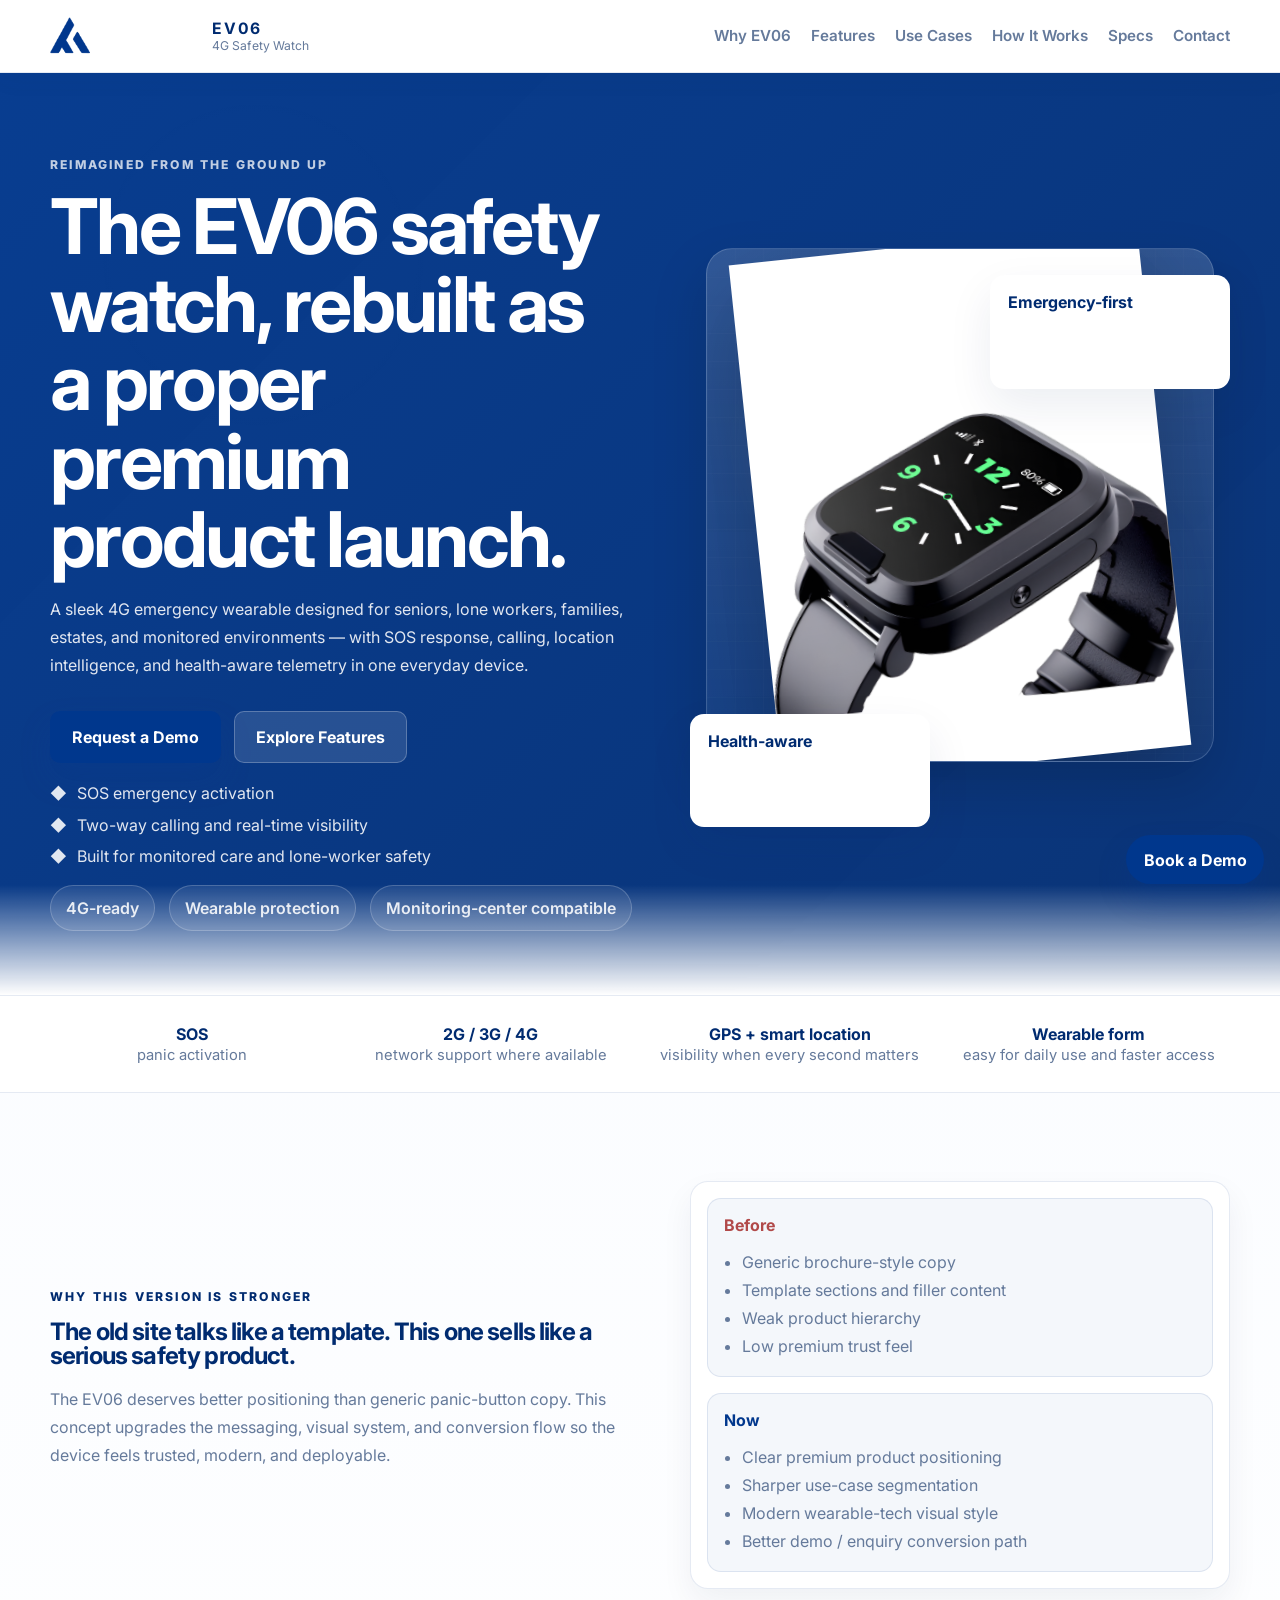
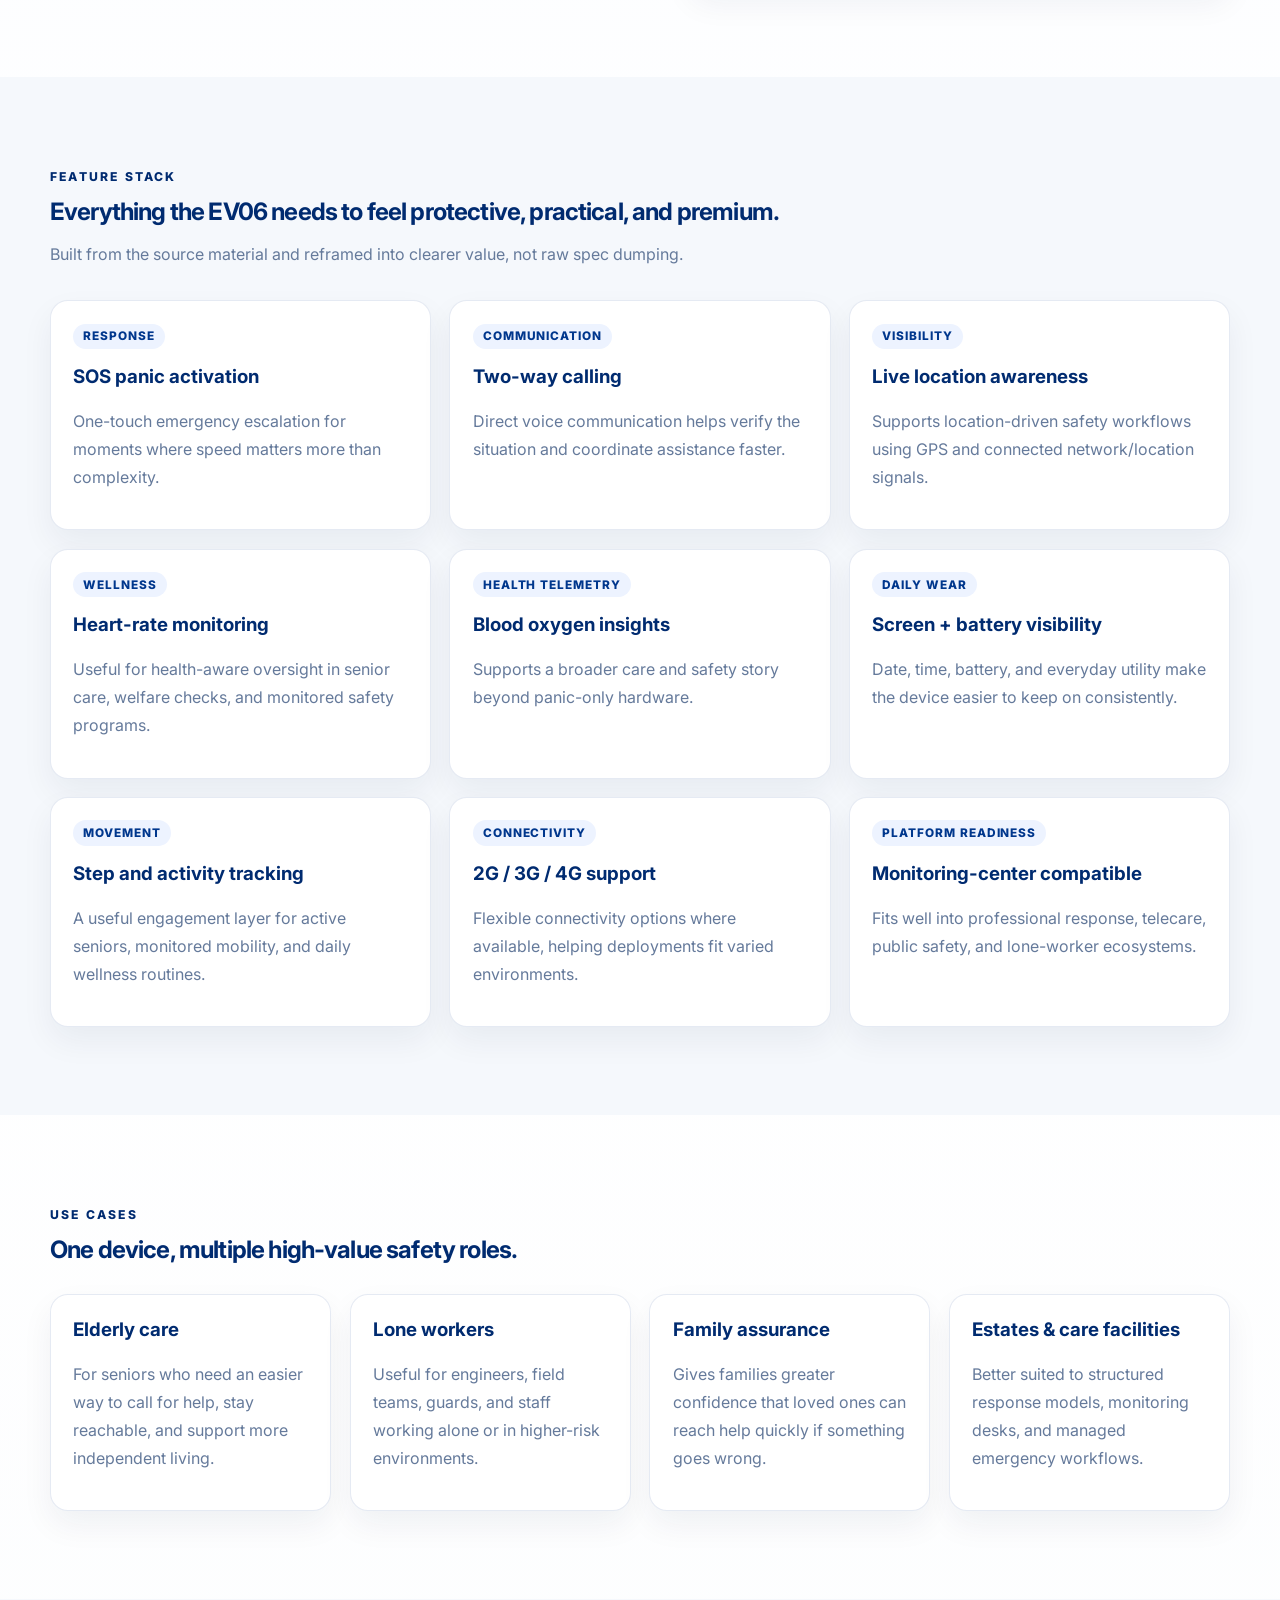
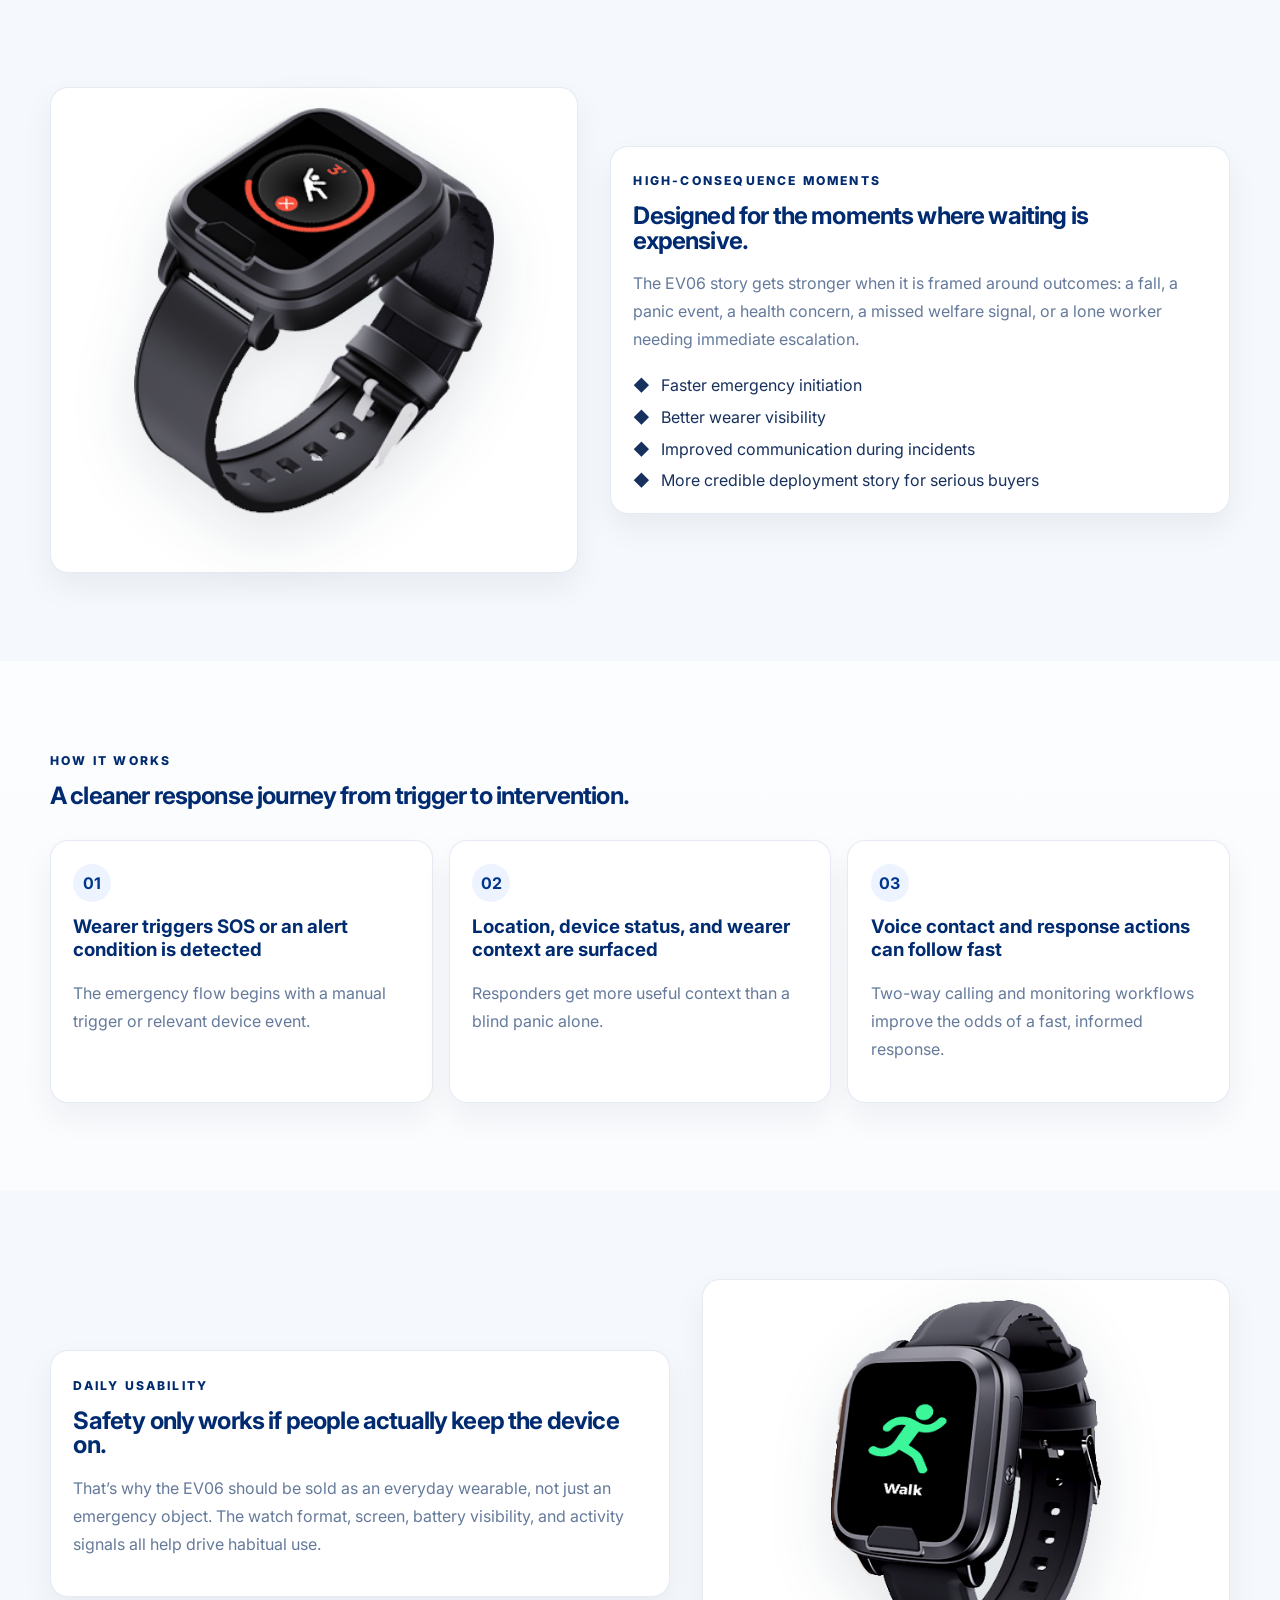
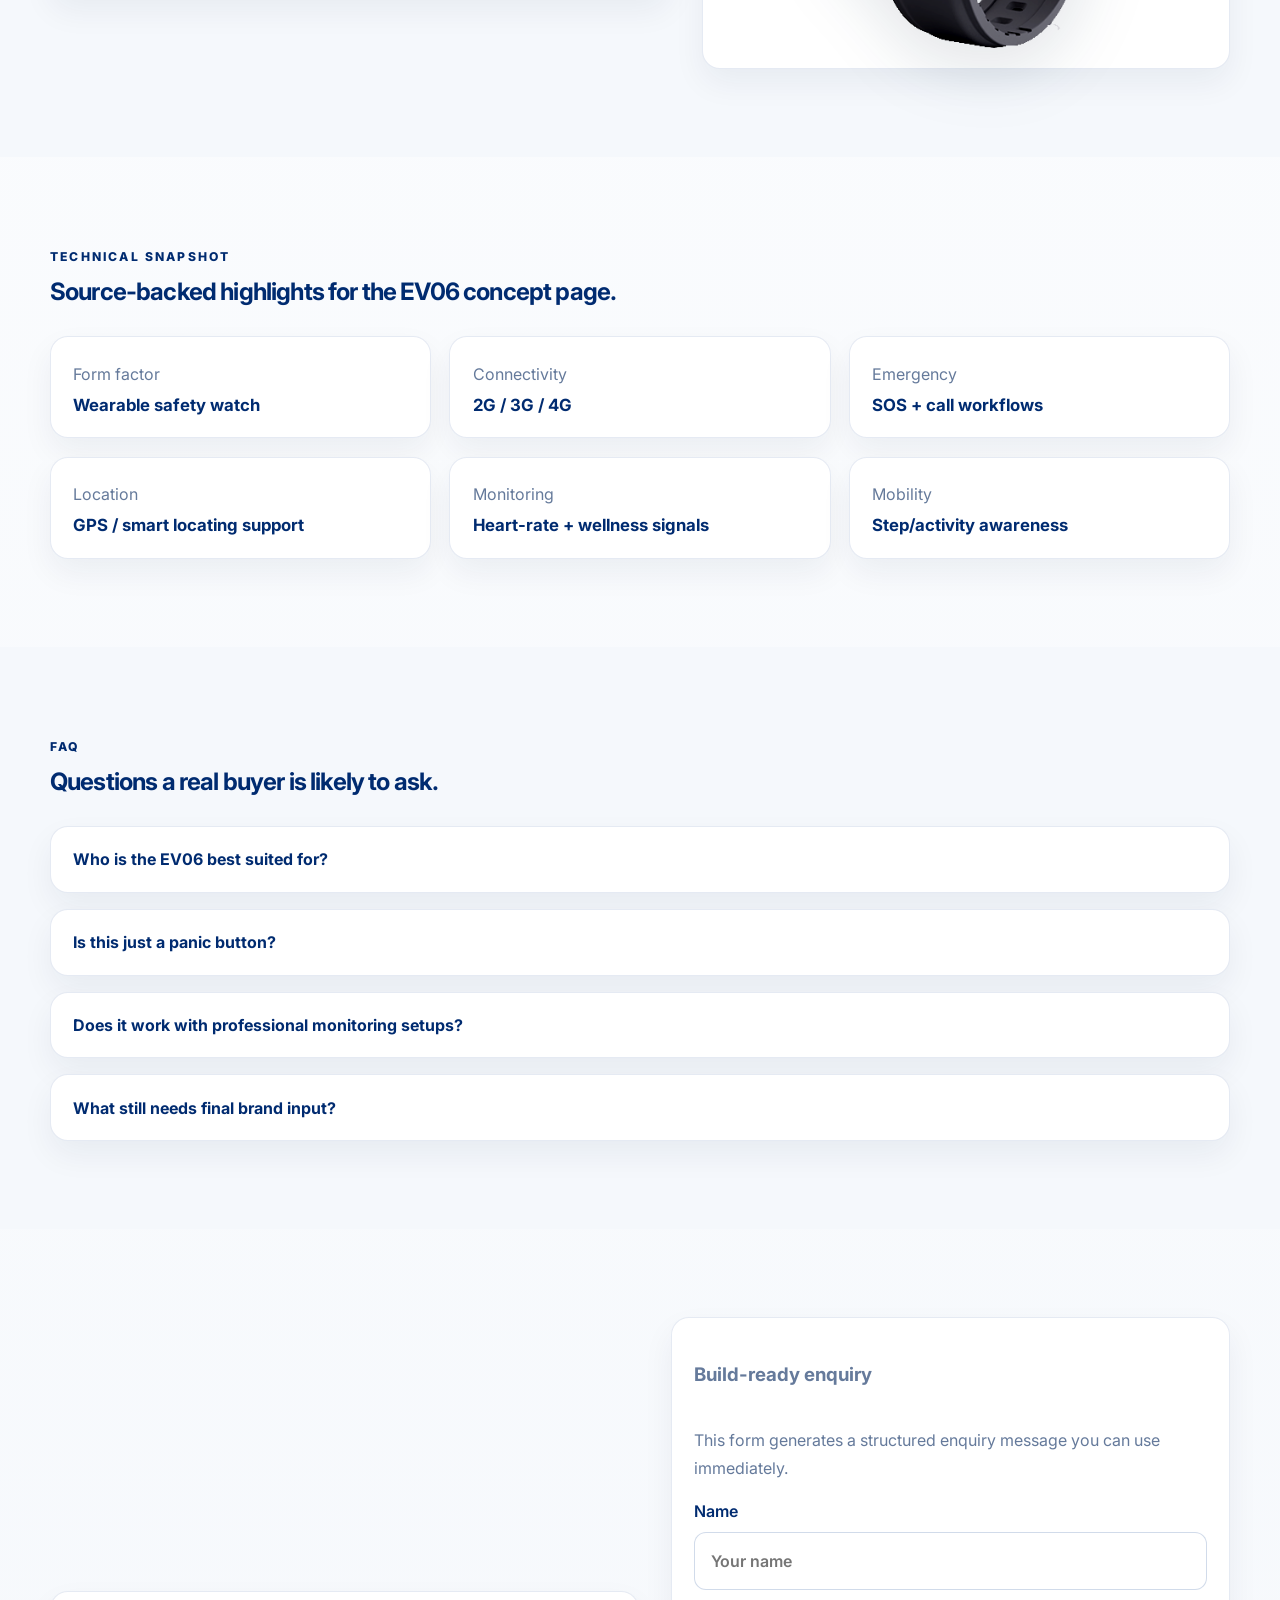
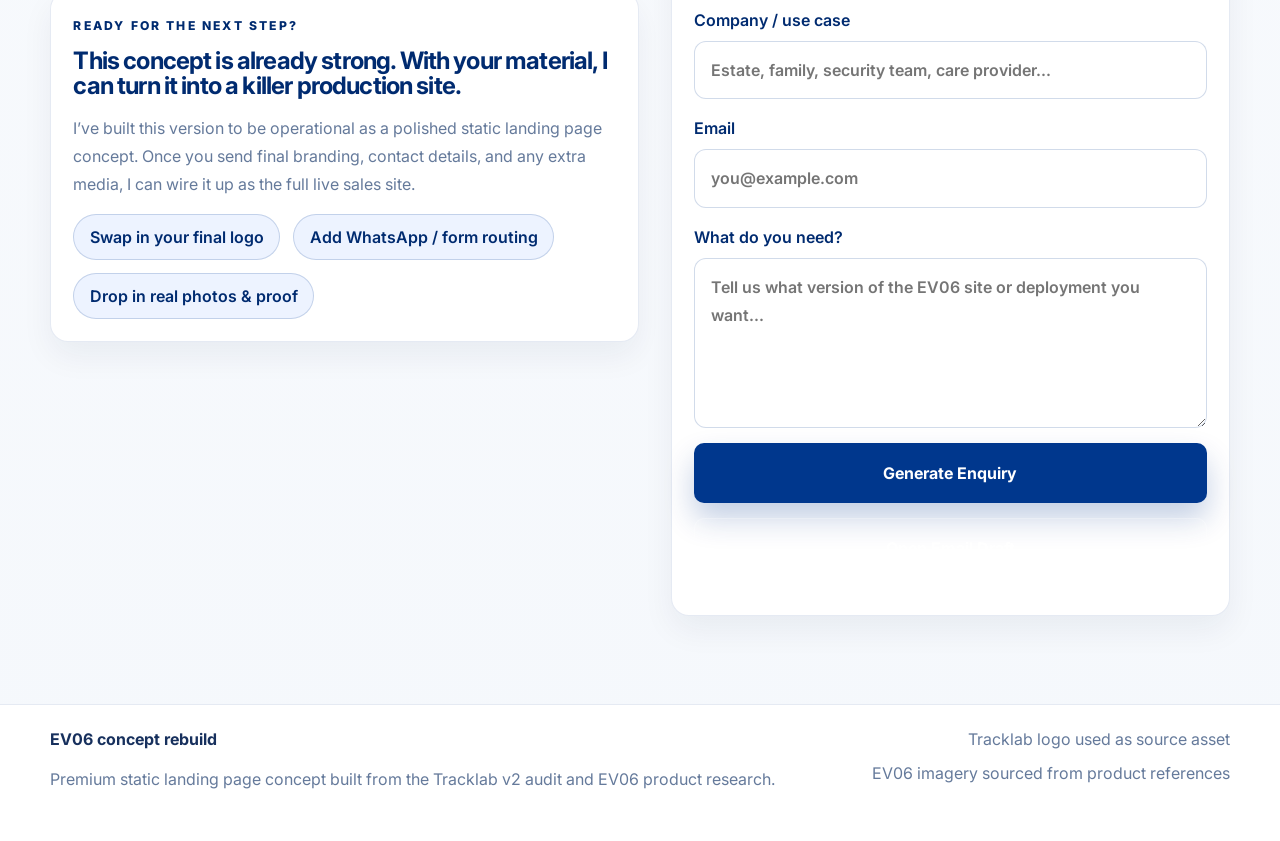
==== commit 33bc2884: "Bust cache for EV06 site assets" ====
--- a/index.html
+++ b/index.html
@@ -12,7 +12,7 @@
     <link rel="preconnect" href="https://fonts.googleapis.com" />
     <link rel="preconnect" href="https://fonts.gstatic.com" crossorigin />
     <link href="https://fonts.googleapis.com/css2?family=Inter:wght@400;500;600;700;800;900&display=swap" rel="stylesheet" />
-    <link rel="stylesheet" href="styles.css" />
+    <link rel="stylesheet" href="styles.css?v=20260515-1808" />
   </head>
   <body>
     <div class="ambient ambient-one"></div>
@@ -376,6 +376,6 @@
       </div>
     </footer>
 
-    <script src="script.js"></script>
+    <script src="script.js?v=20260515-1808"></script>
   </body>
 </html>
--- a/styles.css
+++ b/styles.css
@@ -1,19 +1,22 @@
 :root {
-  --bg: #030914;
-  --bg-soft: #07111f;
-  --panel: rgba(10, 20, 36, 0.78);
-  --panel-strong: #0b1627;
-  --line: rgba(255, 255, 255, 0.08);
-  --line-strong: rgba(255, 255, 255, 0.14);
-  --text: #f5f8ff;
-  --muted: #94a6c6;
-  --gold: #f4c15a;
-  --gold-2: #ffdf8b;
-  --cyan: #58d2ff;
-  --danger: #ff7d87;
-  --success: #6df3c6;
-  --shadow: 0 30px 70px rgba(0, 0, 0, 0.32);
-  --radius: 24px;
+  --primary: #00378d;
+  --primary-dark: #002b70;
+  --primary-deep: #001f52;
+  --primary-soft: #edf3ff;
+  --accent: #00378d;
+  --accent-soft: #dce9ff;
+  --bg: #ffffff;
+  --bg-alt: #f5f8fc;
+  --panel: #ffffff;
+  --panel-soft: #f4f7fb;
+  --text: #17305d;
+  --text-strong: #0b2147;
+  --muted: #657a9b;
+  --line: rgba(0, 55, 141, 0.1);
+  --line-strong: rgba(0, 55, 141, 0.18);
+  --shadow: 0 18px 45px rgba(14, 40, 89, 0.08);
+  --shadow-soft: 0 14px 32px rgba(10, 29, 61, 0.06);
+  --radius: 18px;
   --max: 1180px;
 }
 
@@ -23,10 +26,7 @@
   margin: 0;
   font-family: "Inter", sans-serif;
   color: var(--text);
-  background:
-    radial-gradient(circle at 15% 10%, rgba(88, 210, 255, 0.14), transparent 28%),
-    radial-gradient(circle at 85% 12%, rgba(244, 193, 90, 0.1), transparent 24%),
-    linear-gradient(180deg, #030914 0%, #07111f 38%, #030914 100%);
+  background: linear-gradient(180deg, #f7faff 0%, #ffffff 30%, #f5f8fc 100%);
   overflow-x: hidden;
 }
 
@@ -36,37 +36,37 @@
 button { cursor: pointer; }
 
 .container { width: min(var(--max), calc(100% - 2rem)); margin: 0 auto; }
-.section { padding: 6rem 0; position: relative; }
-.section-dark { background: linear-gradient(180deg, rgba(255,255,255,0.02), rgba(255,255,255,0.01)); }
+.section { padding: 5.5rem 0; position: relative; }
+.section-dark { background: var(--bg-alt); }
 
 .ambient {
   position: fixed;
-  inset: auto;
-  width: 420px;
-  height: 420px;
+  width: 360px;
+  height: 360px;
   border-radius: 50%;
-  filter: blur(75px);
-  opacity: 0.45;
+  filter: blur(80px);
   pointer-events: none;
   z-index: 0;
-}
-.ambient-one { top: 80px; left: -120px; background: rgba(88, 210, 255, 0.18); }
-.ambient-two { right: -120px; top: 260px; background: rgba(244, 193, 90, 0.12); }
+  opacity: 0.22;
+}
+.ambient-one { top: -60px; left: -80px; background: rgba(0, 55, 141, 0.14); }
+.ambient-two { top: 180px; right: -100px; background: rgba(29, 107, 255, 0.12); }
 
 .site-header {
   position: sticky;
   top: 0;
   z-index: 50;
-  backdrop-filter: blur(18px);
-  background: rgba(3, 9, 20, 0.72);
+  background: rgba(255,255,255,0.96);
+  backdrop-filter: blur(12px);
   border-bottom: 1px solid var(--line);
+  box-shadow: 0 8px 24px rgba(16, 46, 97, 0.04);
 }
 .nav-wrap {
   display: flex;
   align-items: center;
   justify-content: space-between;
   gap: 1rem;
-  padding: 1rem 0;
+  padding: 0.95rem 0;
 }
 .brand {
   display: inline-flex;
@@ -80,33 +80,53 @@
 }
 .brand-text strong,
 .brand-text small { display: block; }
-.brand-text strong { font-size: 1rem; letter-spacing: 0.08em; text-transform: uppercase; }
-.brand-text small { color: var(--muted); font-size: 0.78rem; }
-
+.brand-text strong {
+  font-size: 0.98rem;
+  letter-spacing: 0.1em;
+  text-transform: uppercase;
+  color: var(--primary-dark);
+}
+.brand-text small {
+  color: var(--muted);
+  font-size: 0.76rem;
+}
 .site-nav {
   display: flex;
   align-items: center;
-  gap: 1.2rem;
+  gap: 1.25rem;
 }
 .site-nav a {
   color: var(--muted);
-  font-size: 0.96rem;
-  transition: color .25s ease, transform .25s ease;
-}
-.site-nav a:hover { color: var(--text); transform: translateY(-1px); }
+  font-size: 0.95rem;
+  font-weight: 600;
+  transition: color .22s ease;
+}
+.site-nav a:hover { color: var(--primary); }
 .nav-toggle {
   display: none;
-  border: 1px solid var(--line);
-  background: transparent;
-  color: var(--text);
-  padding: 0.6rem 0.78rem;
+  border: 1px solid var(--line-strong);
+  background: #fff;
+  color: var(--primary-dark);
+  padding: 0.56rem 0.76rem;
   border-radius: 12px;
 }
 
 .hero {
-  padding: 5.6rem 0 4rem;
+  padding: 5rem 0 4rem;
   position: relative;
   z-index: 1;
+  background:
+    linear-gradient(135deg, rgba(0,55,141,0.97), rgba(0,43,112,0.96)),
+    radial-gradient(circle at 20% 20%, rgba(255,255,255,0.1), transparent 30%);
+  color: #fff;
+}
+.hero::after {
+  content: "";
+  position: absolute;
+  inset: auto 0 0 0;
+  height: 110px;
+  background: linear-gradient(180deg, rgba(255,255,255,0) 0%, #ffffff 100%);
+  pointer-events: none;
 }
 .hero-grid,
 .two-col,
@@ -116,7 +136,7 @@
   display: grid;
   gap: 2rem;
   align-items: center;
-  grid-template-columns: 1.08fr 0.92fr;
+  grid-template-columns: 1.06fr 0.94fr;
 }
 .hero-copy h1,
 .section-head h2,
@@ -124,10 +144,13 @@
 .content-panel h2,
 .contact-copy h2 {
   margin: 0;
-  line-height: 0.98;
-  letter-spacing: -0.04em;
-}
-.hero-copy h1 { font-size: clamp(2.8rem, 7vw, 5.6rem); max-width: 11ch; }
+  line-height: 1.02;
+  letter-spacing: -0.035em;
+}
+.hero-copy h1 {
+  font-size: clamp(2.6rem, 6vw, 4.8rem);
+  max-width: 11ch;
+}
 .hero-text,
 .section-head p,
 .section-copy p,
@@ -139,84 +162,96 @@
 .faq-item p,
 .spec-card span,
 .metric-card span,
-.contact-copy,
 .lead-form,
 .footer-wrap p,
 .comparison-card li {
   color: var(--muted);
   line-height: 1.75;
 }
+.hero .hero-text,
+.hero .hero-points,
+.hero .metric-card span,
+.hero .trust-row span { color: rgba(255,255,255,0.88); }
 .eyebrow {
   display: inline-flex;
   margin-bottom: 1rem;
   font-size: 0.76rem;
   text-transform: uppercase;
   letter-spacing: 0.18em;
-  color: var(--gold-2);
   font-weight: 800;
-}
+  color: var(--accent);
+}
+.hero .eyebrow { color: rgba(255,255,255,0.75); }
 .hero-actions,
 .trust-row,
 .contact-pills,
 .footer-meta { display: flex; flex-wrap: wrap; gap: 0.85rem; }
-.hero-actions { margin: 2rem 0 1.3rem; }
+.hero-actions { margin: 2rem 0 1.25rem; }
 .btn {
   display: inline-flex;
   justify-content: center;
   align-items: center;
-  min-height: 54px;
-  padding: 0.95rem 1.35rem;
-  border-radius: 14px;
-  font-weight: 800;
+  min-height: 52px;
+  padding: 0.92rem 1.3rem;
+  border-radius: 10px;
+  font-weight: 700;
   border: 1px solid transparent;
-  transition: transform .25s ease, box-shadow .25s ease, background .25s ease;
+  transition: transform .22s ease, box-shadow .22s ease, background .22s ease, color .22s ease;
 }
 .btn:hover { transform: translateY(-2px); }
 .btn-gold {
-  background: linear-gradient(135deg, var(--gold-2), var(--gold));
-  color: #081120;
-  box-shadow: 0 18px 40px rgba(244, 193, 90, 0.24);
+  background: var(--primary);
+  color: #fff;
+  box-shadow: 0 16px 30px rgba(0,55,141,0.24);
 }
 .btn-dark {
-  background: rgba(255,255,255,0.03);
-  color: var(--text);
-  border-color: var(--line-strong);
+  background: rgba(255,255,255,0.12);
+  color: #fff;
+  border-color: rgba(255,255,255,0.24);
+}
+.btn-gold:hover {
+  background: var(--primary-dark);
 }
 .btn-block { width: 100%; }
 
 .hero-points {
   list-style: none;
   padding: 0;
-  margin: 0 0 1.4rem;
-  display: grid;
-  gap: 0.8rem;
+  margin: 0 0 1.2rem;
+  display: grid;
+  gap: 0.72rem;
 }
 .hero-points li::before,
 .check-list li::before {
   content: "◆";
-  color: var(--gold);
+  color: currentColor;
   margin-right: 0.65rem;
 }
 .trust-row span,
 .contact-pills span {
-  padding: 0.78rem 1rem;
+  padding: 0.74rem 0.95rem;
   border-radius: 999px;
-  border: 1px solid var(--line-strong);
-  background: rgba(255,255,255,0.03);
+  border: 1px solid rgba(255,255,255,0.2);
+  background: rgba(255,255,255,0.08);
   font-weight: 600;
+}
+.contact-pills span {
+  background: var(--primary-soft);
+  border-color: var(--line-strong);
+  color: var(--primary-dark);
 }
 
 .hero-visual {
   position: relative;
-  min-height: 640px;
+  min-height: 620px;
 }
 .device-stage {
   position: absolute;
-  inset: 20px 20px 90px 20px;
-  border-radius: 34px;
-  background: linear-gradient(180deg, rgba(255,255,255,0.06), rgba(255,255,255,0.02));
-  border: 1px solid var(--line);
-  box-shadow: var(--shadow);
+  inset: 16px 16px 90px 16px;
+  border-radius: 26px;
+  background: linear-gradient(180deg, rgba(255,255,255,0.16), rgba(255,255,255,0.05));
+  border: 1px solid rgba(255,255,255,0.16);
+  box-shadow: 0 24px 55px rgba(0,0,0,0.16);
   overflow: hidden;
 }
 .device-stage::before {
@@ -224,80 +259,65 @@
   position: absolute;
   inset: 0;
   background:
-    linear-gradient(rgba(255,255,255,0.04) 1px, transparent 1px),
-    linear-gradient(90deg, rgba(255,255,255,0.04) 1px, transparent 1px);
+    linear-gradient(rgba(255,255,255,0.09) 1px, transparent 1px),
+    linear-gradient(90deg, rgba(255,255,255,0.09) 1px, transparent 1px);
   background-size: 28px 28px;
-  opacity: 0.35;
+  opacity: 0.2;
 }
 .hero-device {
   position: absolute;
   inset: 50% auto auto 50%;
-  width: min(430px, 88%);
-  transform: translate(-50%, -50%) rotate(-7deg);
-  filter: drop-shadow(0 45px 65px rgba(0, 0, 0, 0.55));
-}
-.orb {
-  position: absolute;
-  border-radius: 50%;
-  filter: blur(20px);
-}
-.orb-one {
-  width: 230px;
-  height: 230px;
-  background: rgba(88,210,255,0.22);
-  left: 10%;
-  top: 16%;
-}
-.orb-two {
-  width: 200px;
-  height: 200px;
-  background: rgba(244,193,90,0.16);
-  right: 8%;
-  bottom: 10%;
-}
+  width: min(410px, 84%);
+  transform: translate(-50%, -50%) rotate(-6deg);
+  filter: drop-shadow(0 38px 50px rgba(0, 0, 0, 0.28));
+}
+.orb { position: absolute; border-radius: 50%; filter: blur(25px); }
+.orb-one { width: 210px; height: 210px; background: rgba(255,255,255,0.12); left: 12%; top: 18%; }
+.orb-two { width: 180px; height: 180px; background: rgba(29,107,255,0.16); right: 10%; bottom: 14%; }
 .metric-card {
   position: absolute;
-  max-width: 250px;
-  padding: 1rem 1.1rem;
-  border-radius: 20px;
-  background: rgba(7, 17, 31, 0.82);
-  border: 1px solid var(--line-strong);
+  max-width: 240px;
+  padding: 1rem 1.05rem;
+  border-radius: 14px;
+  background: #ffffff;
+  border: 1px solid rgba(255,255,255,0.18);
   box-shadow: var(--shadow);
 }
-.metric-card strong { display: block; margin-bottom: 0.25rem; }
-.metric-top { top: 6%; right: 0; }
-.metric-bottom { bottom: 3%; left: 0; }
+.metric-card strong { display: block; margin-bottom: 0.22rem; color: var(--primary-dark); }
+.metric-top { top: 7%; right: 0; }
+.metric-bottom { bottom: 4%; left: 0; }
 
 .proof-strip {
   position: relative;
   z-index: 1;
   border-top: 1px solid var(--line);
   border-bottom: 1px solid var(--line);
-  background: rgba(255,255,255,0.02);
+  background: #fff;
 }
 .proof-grid {
   display: grid;
   grid-template-columns: repeat(4, 1fr);
   gap: 1rem;
-  padding: 1.25rem 0;
-}
-.proof-grid div {
-  padding: 0.6rem 0.4rem;
-  text-align: center;
-}
+  padding: 1.2rem 0;
+}
+.proof-grid div { padding: 0.55rem 0.4rem; text-align: center; }
 .proof-grid strong {
   display: block;
   font-size: 1rem;
-  color: var(--text);
+  color: var(--primary-dark);
 }
 .proof-grid span { color: var(--muted); font-size: 0.92rem; }
 
-.section-head { max-width: 780px; margin-bottom: 2rem; }
+.section-head { max-width: 760px; margin-bottom: 2rem; }
+.section-head h2,
+.section-copy h2,
+.content-panel h2,
+.contact-copy h2 { color: var(--text-strong); }
 .card-grid,
 .use-case-grid,
 .spec-grid {
   display: grid;
-  gap: 1.2rem;
+  gap: 1.15rem;
 }
 .feature-grid { grid-template-columns: repeat(3, 1fr); }
 .use-case-grid { grid-template-columns: repeat(4, 1fr); }
@@ -310,26 +330,12 @@
 .image-panel,
 .content-panel,
 .lead-form,
-.compare-block,
 .faq-item,
-.contact-copy,
-.metric-card {
-  backdrop-filter: blur(14px);
-}
-.feature-card,
-.use-card,
-.spec-card,
-.comparison-card,
-.timeline-step,
-.image-panel,
-.content-panel,
-.lead-form,
-.contact-copy,
-.faq-item {
+.contact-copy {
   background: var(--panel);
   border: 1px solid var(--line);
   border-radius: var(--radius);
-  box-shadow: var(--shadow);
+  box-shadow: var(--shadow-soft);
 }
 .feature-card,
 .use-card,
@@ -338,18 +344,32 @@
 .content-panel,
 .contact-copy,
 .lead-form,
-.faq-item { padding: 1.45rem; }
+.faq-item { padding: 1.4rem; }
 .card-tag {
   display: inline-flex;
   margin-bottom: 1rem;
   padding: 0.36rem 0.62rem;
   border-radius: 999px;
-  background: rgba(88,210,255,0.12);
-  color: var(--cyan);
-  font-size: 0.76rem;
+  background: var(--primary-soft);
+  color: var(--primary);
+  font-size: 0.74rem;
   font-weight: 800;
   text-transform: uppercase;
   letter-spacing: 0.08em;
+}
+.site-nav a.active,
+.site-nav a:focus-visible,
+.eyebrow,
+.spec-card strong,
+.feature-card h3,
+.use-card h3,
+.timeline-step h3,
+.faq-item summary,
+.contact-copy h2,
+.section-head h2,
+.section-copy h2,
+.content-panel h2 {
+  color: var(--primary-dark);
 }
 .feature-card h3,
 .use-card h3,
@@ -357,9 +377,8 @@
 .content-panel h2,
 .contact-copy h2,
 .section-copy h2,
-.comparison-card strong,
 .faq-item summary,
-.spec-card strong { margin-top: 0; }
+.spec-card strong { margin-top: 0; color: var(--primary-dark); }
 
 .comparison-card {
   padding: 1rem;
@@ -368,28 +387,28 @@
 }
 .compare-block {
   padding: 1rem;
-  border-radius: 18px;
-  background: rgba(255,255,255,0.025);
+  border-radius: 14px;
+  background: var(--panel-soft);
   border: 1px solid var(--line);
 }
 .compare-block ul { padding-left: 1.1rem; margin: 0.8rem 0 0; }
-.compare-block.bad strong { color: var(--danger); }
-.compare-block.good strong { color: var(--success); }
-
-.media-grid { grid-template-columns: 0.9fr 1.1fr; }
-.media-grid.reverse { grid-template-columns: 1.1fr 0.9fr; }
+.compare-block.bad strong { color: #b14949; }
+.compare-block.good strong { color: var(--primary); }
+
+.media-grid { grid-template-columns: 0.92fr 1.08fr; }
+.media-grid.reverse { grid-template-columns: 1.08fr 0.92fr; }
 .image-panel {
-  padding: 1.4rem;
+  padding: 1.25rem;
   display: grid;
   place-items: center;
-  min-height: 420px;
+  min-height: 390px;
 }
 .image-panel img {
-  width: min(380px, 82%);
-  filter: drop-shadow(0 30px 50px rgba(0,0,0,0.45));
-}
-.compact-panel img { width: min(280px, 70%); }
-.check-list { list-style: none; padding: 0; margin: 1.4rem 0 0; display: grid; gap: 0.8rem; }
+  width: min(360px, 82%);
+  filter: drop-shadow(0 22px 32px rgba(10, 29, 61, 0.12));
+}
+.compact-panel img { width: min(270px, 70%); }
+.check-list { list-style: none; padding: 0; margin: 1.35rem 0 0; display: grid; gap: 0.74rem; }
 
 .timeline {
   display: grid;
@@ -397,13 +416,19 @@
   gap: 1rem;
 }
 .timeline-step strong {
-  font-size: 0.92rem;
-  color: var(--gold-2);
-  letter-spacing: 0.12em;
-}
-
-.spec-card span { display: block; margin-bottom: 0.5rem; }
-.spec-card strong { font-size: 1.08rem; }
+  display: inline-flex;
+  width: 38px;
+  height: 38px;
+  border-radius: 50%;
+  align-items: center;
+  justify-content: center;
+  background: var(--primary-soft);
+  color: var(--primary);
+  margin-bottom: 0.8rem;
+}
+
+.spec-card span { display: block; margin-bottom: 0.45rem; }
+.spec-card strong { font-size: 1.05rem; }
 
 .faq-list { display: grid; gap: 1rem; }
 .faq-item summary {
@@ -415,38 +440,36 @@
 .faq-item p { margin-bottom: 0; }
 
 .contact-grid { grid-template-columns: 1fr 0.95fr; }
-.lead-form {
-  display: grid;
-  gap: 0.95rem;
-}
+.lead-form { display: grid; gap: 0.95rem; }
 .form-note,
 .status { color: var(--muted); margin: 0; }
 .lead-form label {
   display: grid;
   gap: 0.45rem;
   font-weight: 600;
+  color: var(--primary-dark);
 }
 .lead-form input,
 .lead-form textarea {
   width: 100%;
-  background: rgba(255,255,255,0.03);
+  background: #fff;
   color: var(--text);
   border: 1px solid var(--line-strong);
-  border-radius: 14px;
-  padding: 0.9rem 1rem;
+  border-radius: 12px;
+  padding: 0.88rem 1rem;
   resize: vertical;
 }
 .lead-form input:focus,
 .lead-form textarea:focus {
   outline: none;
-  border-color: rgba(88,210,255,0.55);
-  box-shadow: 0 0 0 4px rgba(88,210,255,0.12);
+  border-color: rgba(0,55,141,0.45);
+  box-shadow: 0 0 0 4px rgba(0,55,141,0.08);
 }
 
 .site-footer {
   border-top: 1px solid var(--line);
   padding: 1.5rem 0 2rem;
-  background: rgba(0,0,0,0.18);
+  background: #fff;
 }
 .footer-wrap {
   display: flex;
@@ -464,12 +487,15 @@
   right: 1rem;
   bottom: 1rem;
   z-index: 55;
-  padding: 0.95rem 1.15rem;
+  padding: 0.9rem 1.08rem;
   border-radius: 999px;
-  background: linear-gradient(135deg, var(--gold-2), var(--gold));
-  color: #081120;
-  font-weight: 800;
-  box-shadow: 0 18px 40px rgba(244, 193, 90, 0.25);
+  background: var(--primary);
+  color: #fff;
+  font-weight: 700;
+  box-shadow: 0 16px 30px rgba(0,55,141,0.22);
+}
+.floating-cta:hover {
+  background: var(--primary-dark);
 }
 
 .reveal {
@@ -509,9 +535,10 @@
     flex-direction: column;
     align-items: flex-start;
     padding: 1rem;
-    border-radius: 18px;
-    background: rgba(3, 9, 20, 0.96);
-    border: 1px solid var(--line);
+    border-radius: 16px;
+    background: #fff;
+    border: 1px solid var(--line-strong);
+    box-shadow: var(--shadow);
   }
   .site-nav.open { display: flex; }
   .nav-toggle { display: inline-flex; }
@@ -522,9 +549,9 @@
 
 @media (max-width: 640px) {
   .container { width: calc(100% - 1rem); }
-  .section { padding: 4.4rem 0; }
-  .hero { padding-top: 4.1rem; }
-  .hero-copy h1 { font-size: clamp(2.3rem, 11vw, 3.5rem); }
+  .section { padding: 4.2rem 0; }
+  .hero { padding-top: 4rem; }
+  .hero-copy h1 { font-size: clamp(2.2rem, 10vw, 3.4rem); }
   .feature-grid,
   .use-case-grid,
   .spec-grid,
@@ -536,7 +563,6 @@
   .footer-meta { gap: 0.6rem; }
   .hero-actions .btn,
   .lead-form .btn,
-  .site-nav a,
   .btn-block { width: 100%; }
   .hero-visual { min-height: 440px; }
   .device-stage { inset: 10px 10px 70px 10px; }
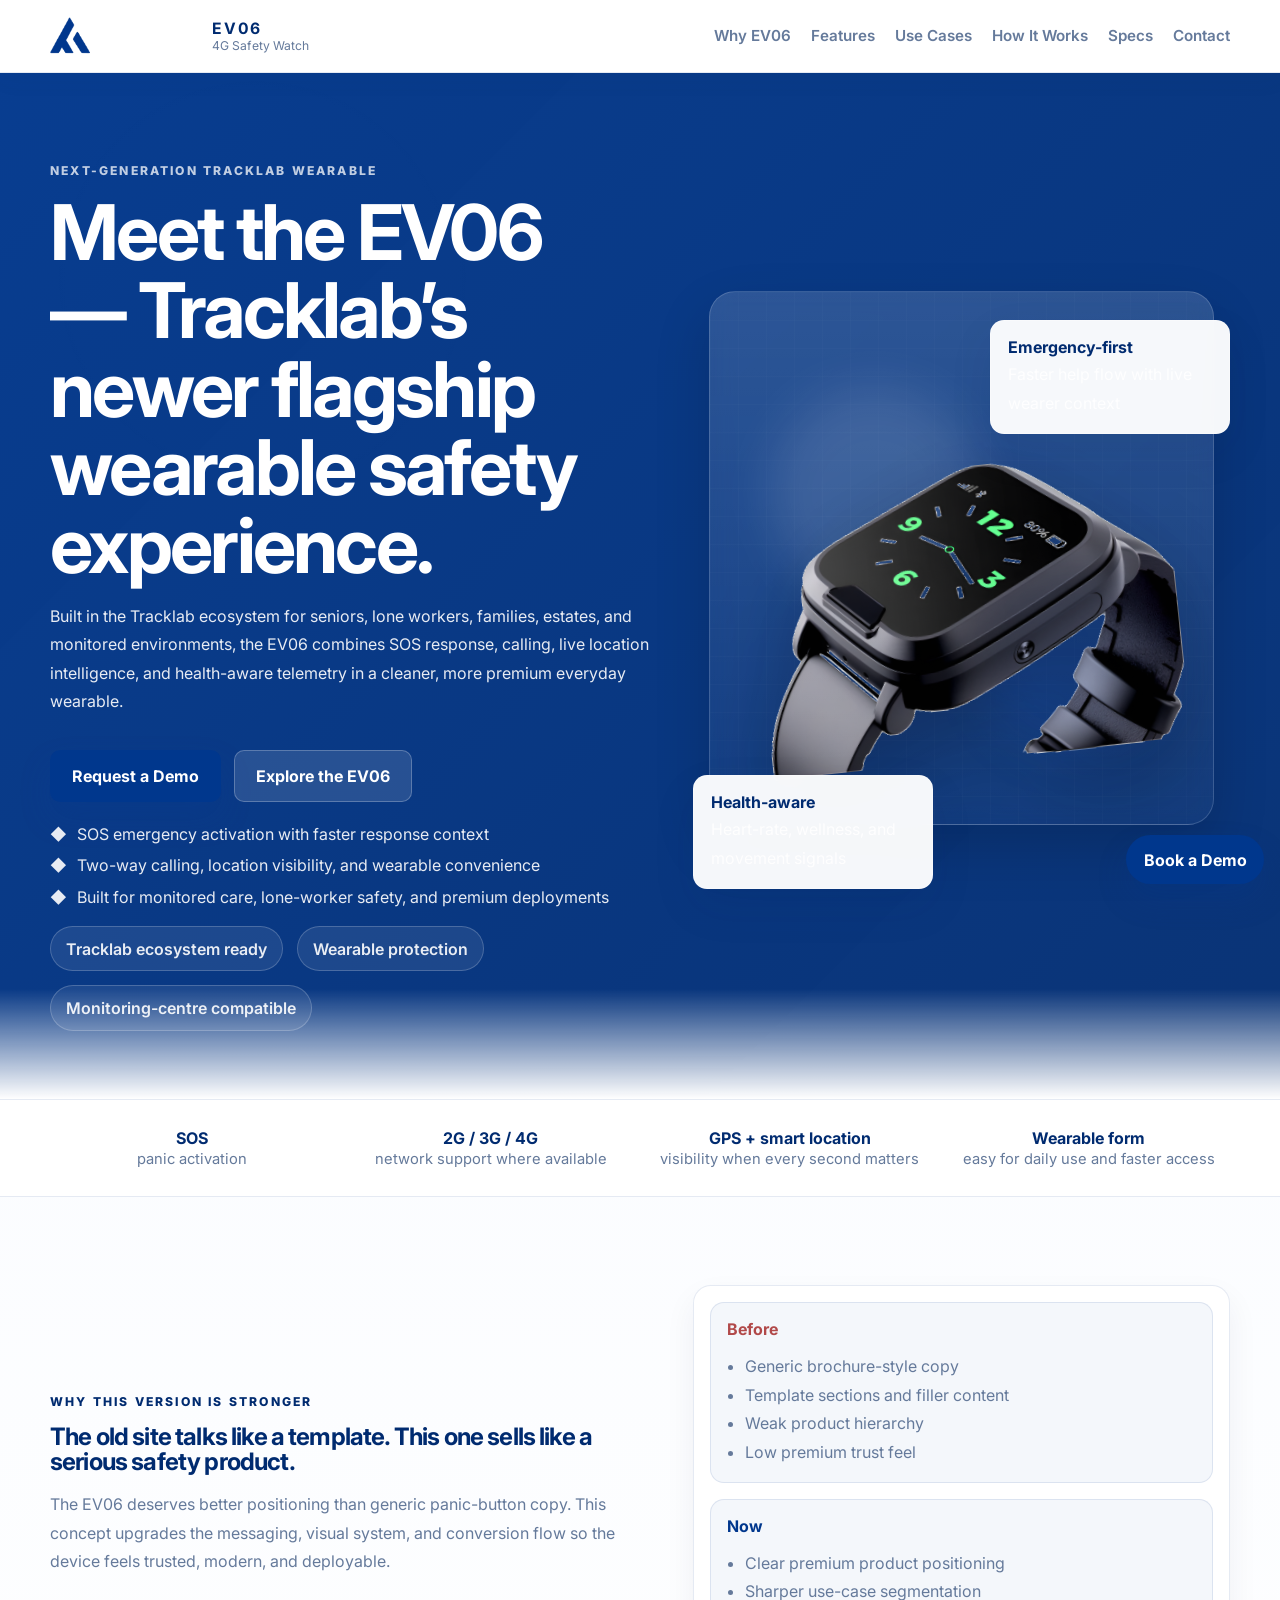
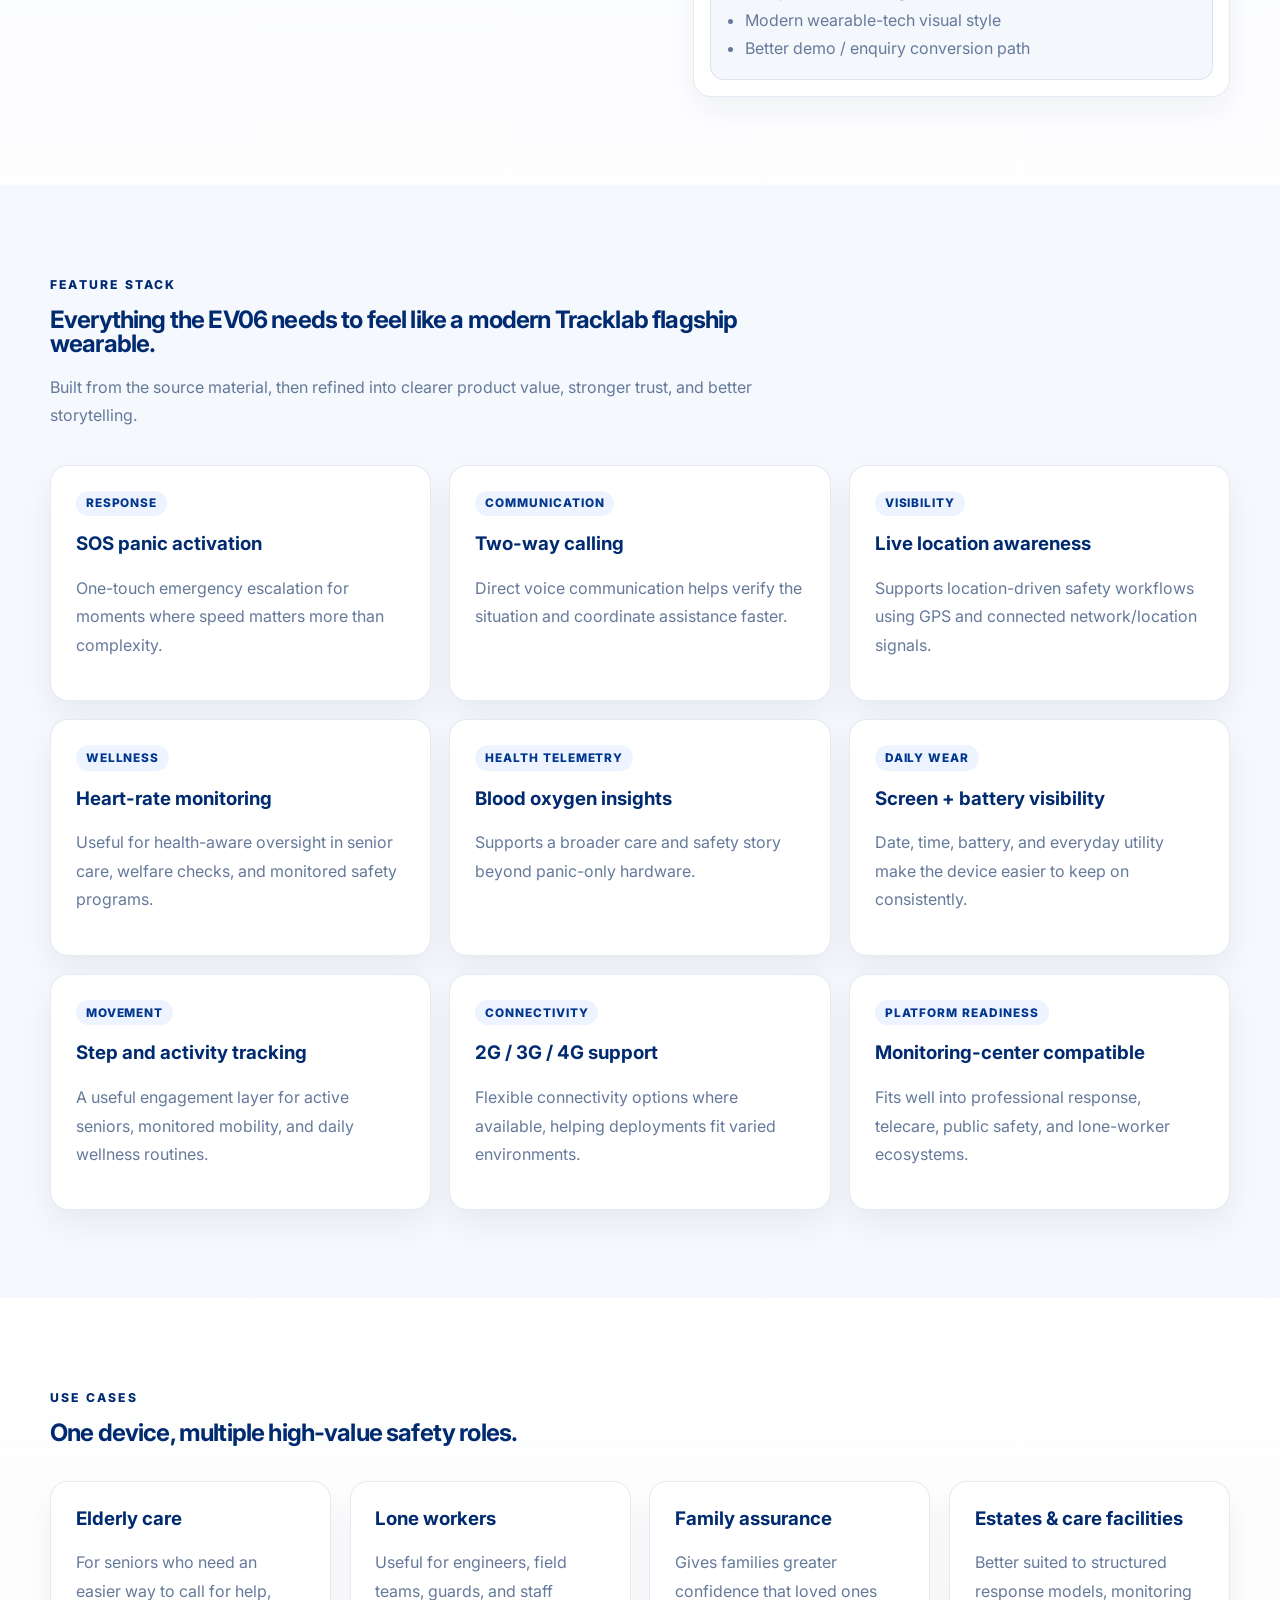
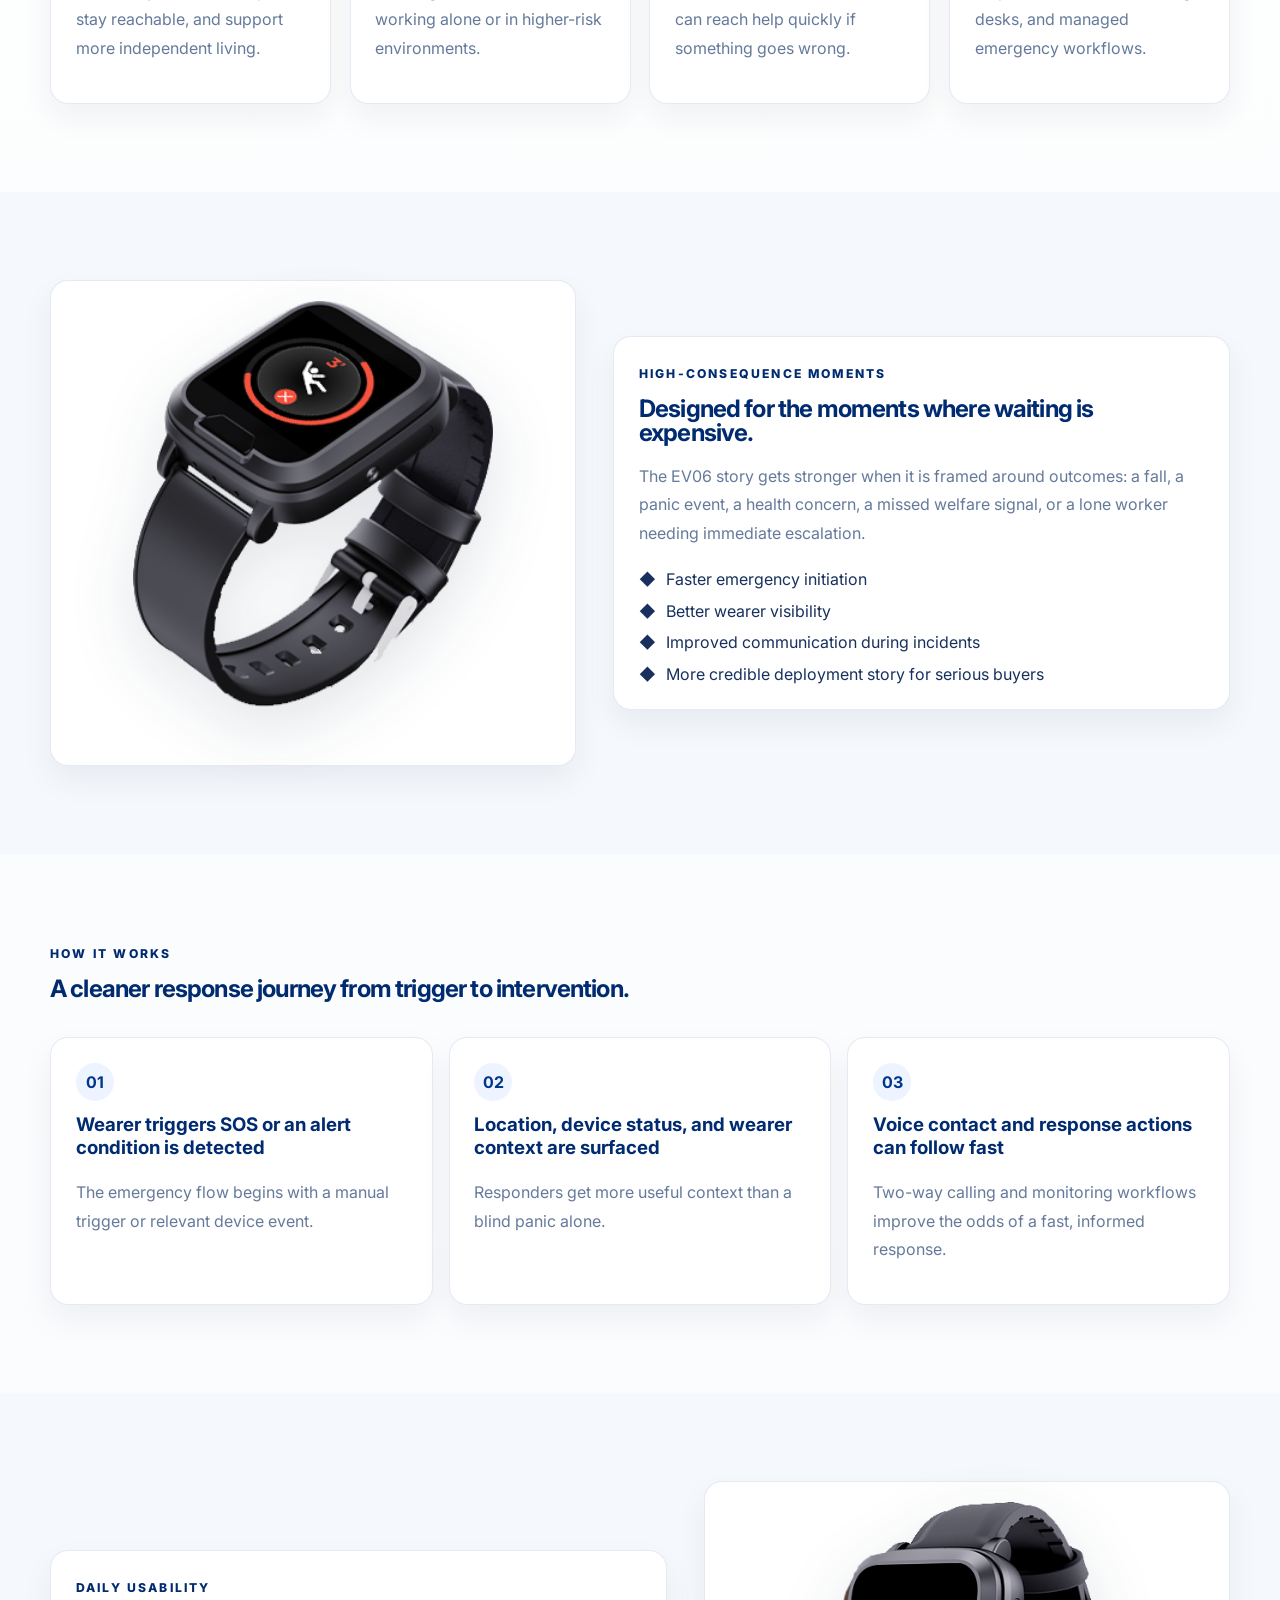
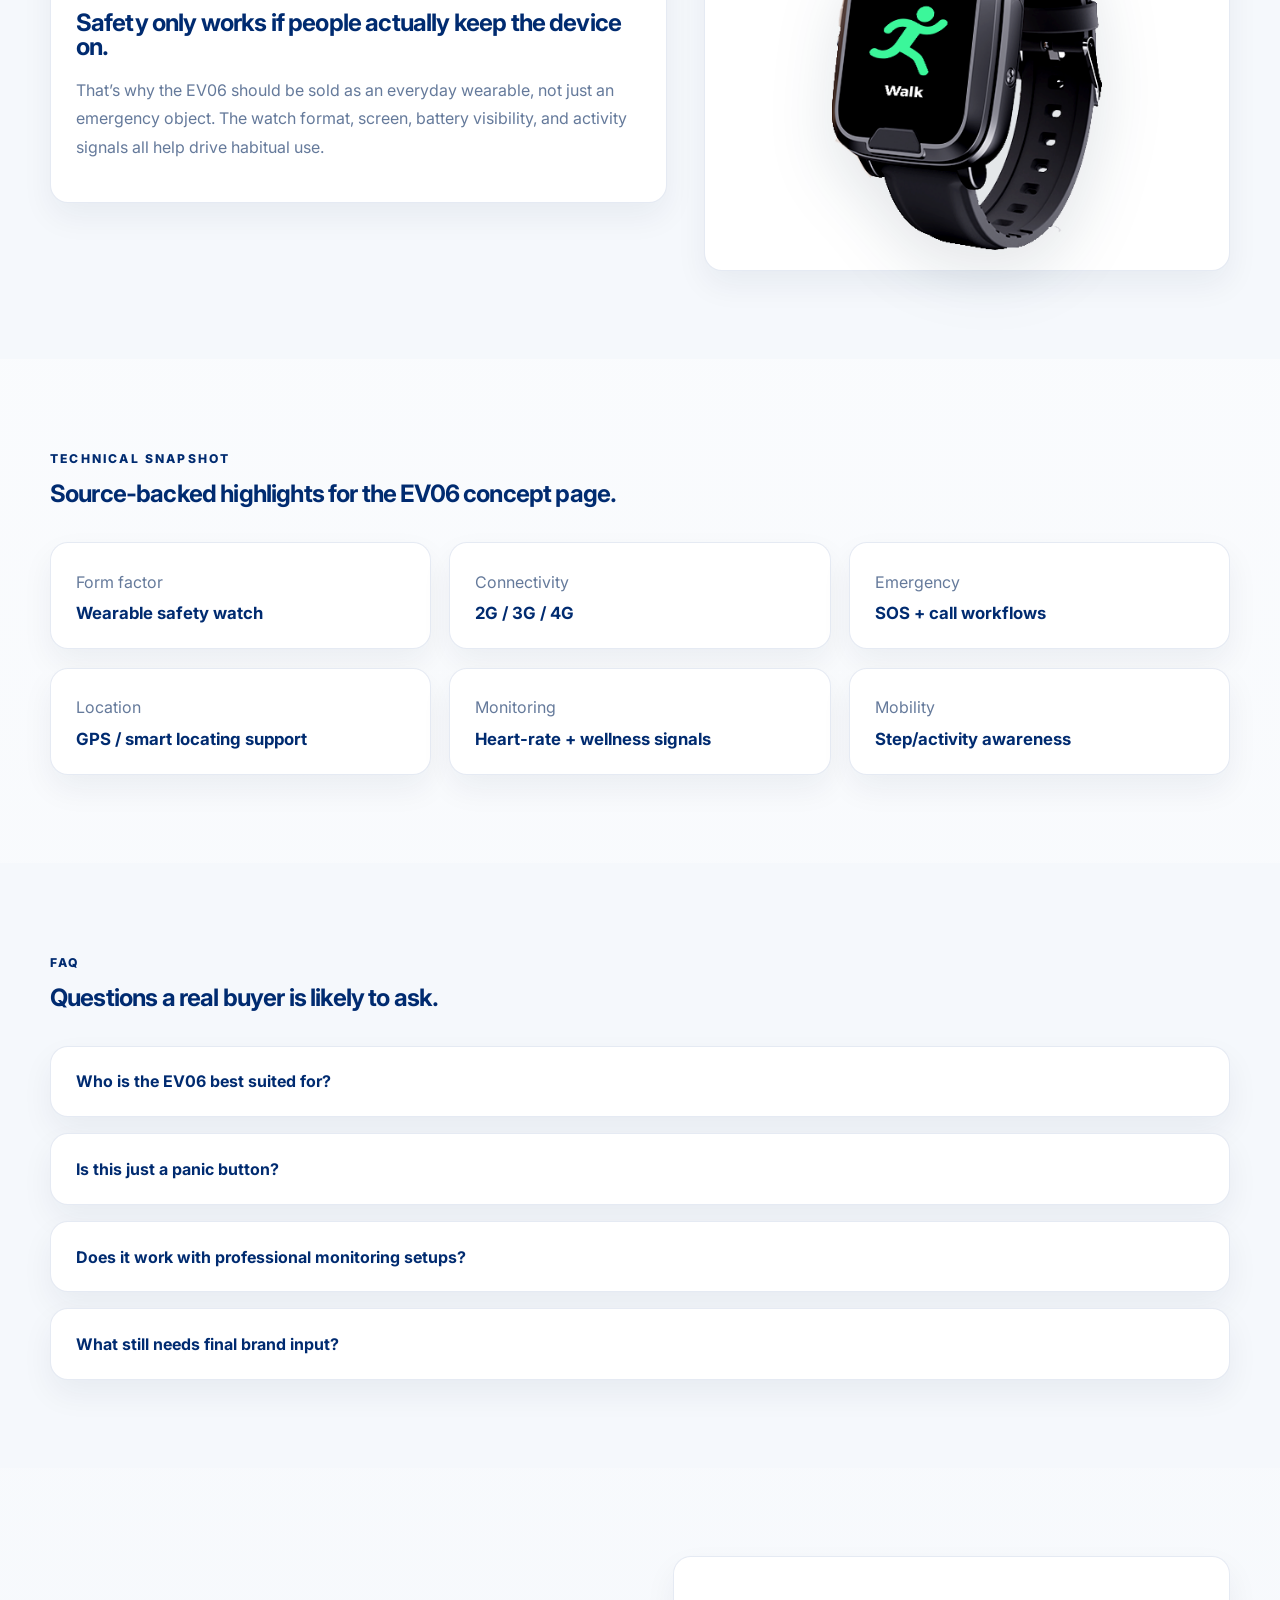
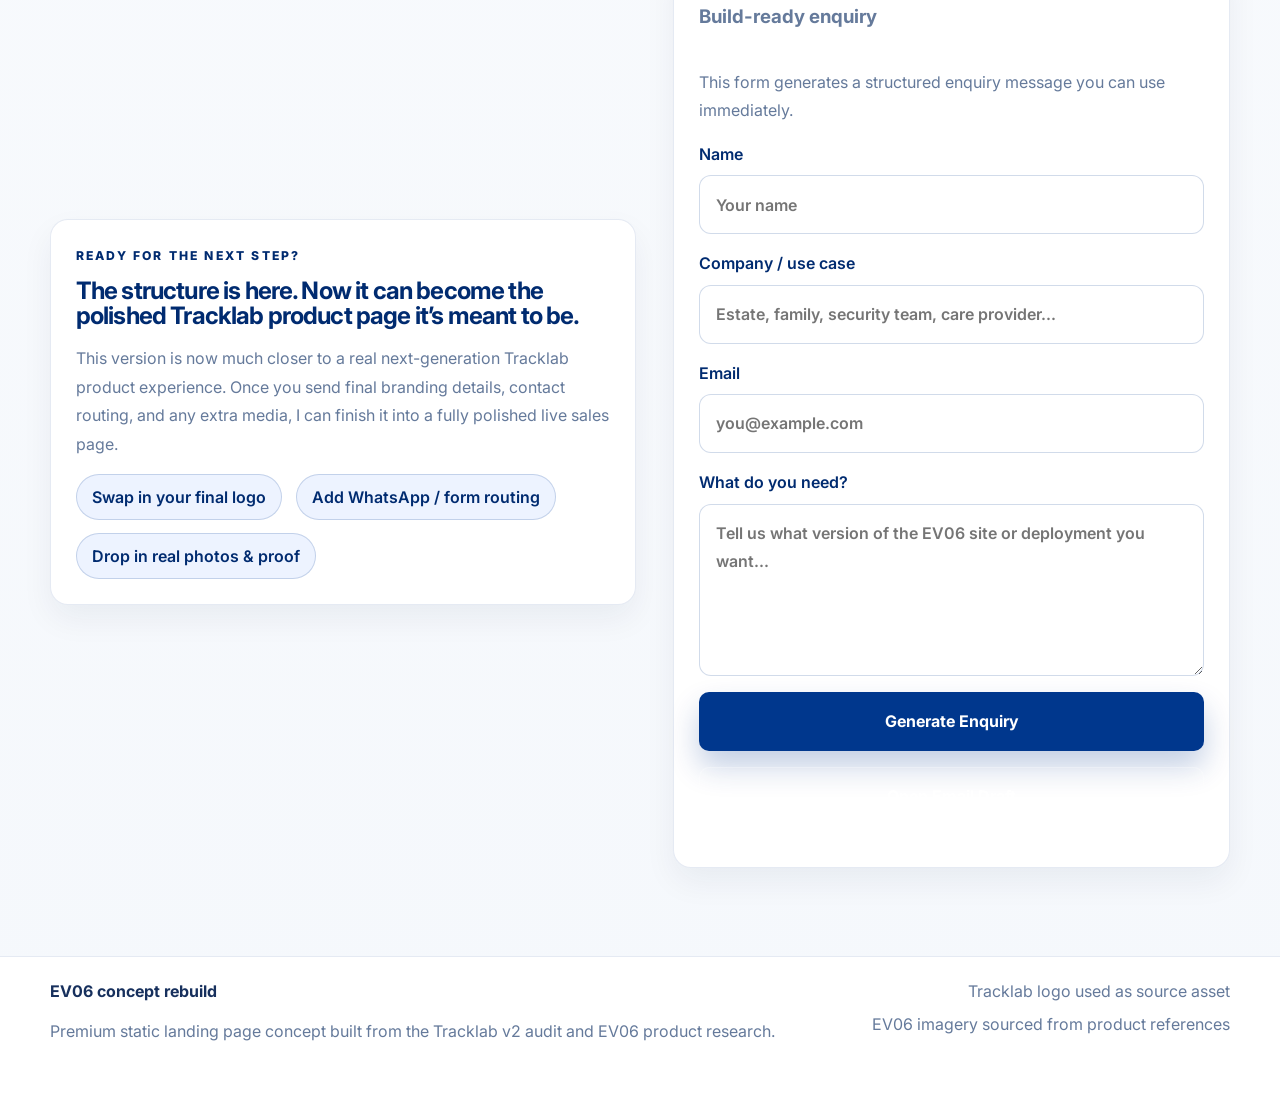
==== commit 2249d5de: "Refine EV06 into next-generation Tracklab product experience" ====
--- a/index.html
+++ b/index.html
@@ -47,27 +47,27 @@
       <section class="hero">
         <div class="container hero-grid">
           <div class="hero-copy reveal">
-            <span class="eyebrow">Reimagined from the ground up</span>
-            <h1>The EV06 safety watch, rebuilt as a proper premium product launch.</h1>
+            <span class="eyebrow">Next-generation Tracklab wearable</span>
+            <h1>Meet the EV06 — Tracklab’s newer flagship wearable safety experience.</h1>
             <p class="hero-text">
-              A sleek 4G emergency wearable designed for seniors, lone workers, families, estates, and monitored environments — with SOS response, calling, location intelligence, and health-aware telemetry in one everyday device.
+              Built in the Tracklab ecosystem for seniors, lone workers, families, estates, and monitored environments, the EV06 combines SOS response, calling, live location intelligence, and health-aware telemetry in a cleaner, more premium everyday wearable.
             </p>
 
             <div class="hero-actions">
               <a class="btn btn-gold" href="#contact">Request a Demo</a>
-              <a class="btn btn-dark" href="#features">Explore Features</a>
+              <a class="btn btn-dark" href="#features">Explore the EV06</a>
             </div>
 
             <ul class="hero-points">
-              <li>SOS emergency activation</li>
-              <li>Two-way calling and real-time visibility</li>
-              <li>Built for monitored care and lone-worker safety</li>
+              <li>SOS emergency activation with faster response context</li>
+              <li>Two-way calling, location visibility, and wearable convenience</li>
+              <li>Built for monitored care, lone-worker safety, and premium deployments</li>
             </ul>
 
             <div class="trust-row">
-              <span>4G-ready</span>
+              <span>Tracklab ecosystem ready</span>
               <span>Wearable protection</span>
-              <span>Monitoring-center compatible</span>
+              <span>Monitoring-centre compatible</span>
             </div>
           </div>
 
@@ -75,15 +75,15 @@
             <div class="device-stage">
               <div class="orb orb-one"></div>
               <div class="orb orb-two"></div>
-              <img src="assets/img/ev06-main.png" alt="EV06 safety watch" class="hero-device" />
+              <img src="assets/img/ev06-main-transparent.png" alt="EV06 safety watch" class="hero-device" />
             </div>
             <div class="metric-card metric-top">
               <strong>Emergency-first</strong>
-              <span>Fast help flow with live wearer context</span>
+              <span>Faster help flow with live wearer context</span>
             </div>
             <div class="metric-card metric-bottom">
               <strong>Health-aware</strong>
-              <span>Heart-rate, wellness and movement signals</span>
+              <span>Heart-rate, wellness, and movement signals</span>
             </div>
           </div>
         </div>
@@ -134,8 +134,8 @@
         <div class="container">
           <div class="section-head reveal">
             <span class="eyebrow">Feature stack</span>
-            <h2>Everything the EV06 needs to feel protective, practical, and premium.</h2>
-            <p>Built from the source material and reframed into clearer value, not raw spec dumping.</p>
+            <h2>Everything the EV06 needs to feel like a modern Tracklab flagship wearable.</h2>
+            <p>Built from the source material, then refined into clearer product value, stronger trust, and better storytelling.</p>
           </div>
 
           <div class="card-grid feature-grid">
@@ -325,9 +325,9 @@
         <div class="container contact-grid">
           <div class="contact-copy reveal">
             <span class="eyebrow">Ready for the next step?</span>
-            <h2>This concept is already strong. With your material, I can turn it into a killer production site.</h2>
+            <h2>The structure is here. Now it can become the polished Tracklab product page it’s meant to be.</h2>
             <p>
-              I’ve built this version to be operational as a polished static landing page concept. Once you send final branding, contact details, and any extra media, I can wire it up as the full live sales site.
+              This version is now much closer to a real next-generation Tracklab product experience. Once you send final branding details, contact routing, and any extra media, I can finish it into a fully polished live sales page.
             </p>
             <div class="contact-pills">
               <span>Swap in your final logo</span>
--- a/styles.css
+++ b/styles.css
@@ -28,6 +28,8 @@
   color: var(--text);
   background: linear-gradient(180deg, #f7faff 0%, #ffffff 30%, #f5f8fc 100%);
   overflow-x: hidden;
+  -webkit-font-smoothing: antialiased;
+  text-rendering: optimizeLegibility;
 }
 
 img { max-width: 100%; display: block; }
@@ -112,12 +114,12 @@
 }
 
 .hero {
-  padding: 5rem 0 4rem;
+  padding: 5.4rem 0 4.3rem;
   position: relative;
   z-index: 1;
   background:
     linear-gradient(135deg, rgba(0,55,141,0.97), rgba(0,43,112,0.96)),
-    radial-gradient(circle at 20% 20%, rgba(255,255,255,0.1), transparent 30%);
+    radial-gradient(circle at 20% 20%, rgba(255,255,255,0.12), transparent 30%);
   color: #fff;
 }
 .hero::after {
@@ -134,7 +136,7 @@
 .contact-grid,
 .feature-intro {
   display: grid;
-  gap: 2rem;
+  gap: 2.35rem;
   align-items: center;
   grid-template-columns: 1.06fr 0.94fr;
 }
@@ -148,7 +150,7 @@
   letter-spacing: -0.035em;
 }
 .hero-copy h1 {
-  font-size: clamp(2.6rem, 6vw, 4.8rem);
+  font-size: clamp(2.85rem, 6vw, 5.05rem);
   max-width: 11ch;
 }
 .hero-text,
@@ -166,12 +168,12 @@
 .footer-wrap p,
 .comparison-card li {
   color: var(--muted);
-  line-height: 1.75;
+  line-height: 1.78;
 }
 .hero .hero-text,
 .hero .hero-points,
 .hero .metric-card span,
-.hero .trust-row span { color: rgba(255,255,255,0.88); }
+.hero .trust-row span { color: rgba(255,255,255,0.9); }
 .eyebrow {
   display: inline-flex;
   margin-bottom: 1rem;
@@ -186,7 +188,7 @@
 .trust-row,
 .contact-pills,
 .footer-meta { display: flex; flex-wrap: wrap; gap: 0.85rem; }
-.hero-actions { margin: 2rem 0 1.25rem; }
+.hero-actions { margin: 2.15rem 0 1.35rem; }
 .btn {
   display: inline-flex;
   justify-content: center;
@@ -196,7 +198,7 @@
   border-radius: 10px;
   font-weight: 700;
   border: 1px solid transparent;
-  transition: transform .22s ease, box-shadow .22s ease, background .22s ease, color .22s ease;
+  transition: transform .22s ease, box-shadow .28s ease, background .22s ease, color .22s ease, border-color .22s ease;
 }
 .btn:hover { transform: translateY(-2px); }
 .btn-gold {
@@ -243,16 +245,17 @@
 
 .hero-visual {
   position: relative;
-  min-height: 620px;
+  min-height: 640px;
 }
 .device-stage {
   position: absolute;
   inset: 16px 16px 90px 16px;
   border-radius: 26px;
-  background: linear-gradient(180deg, rgba(255,255,255,0.16), rgba(255,255,255,0.05));
+  background: linear-gradient(180deg, rgba(255,255,255,0.15), rgba(255,255,255,0.04));
   border: 1px solid rgba(255,255,255,0.16);
   box-shadow: 0 24px 55px rgba(0,0,0,0.16);
   overflow: hidden;
+  backdrop-filter: blur(10px);
 }
 .device-stage::before {
   content: "";
@@ -267,9 +270,10 @@
 .hero-device {
   position: absolute;
   inset: 50% auto auto 50%;
-  width: min(410px, 84%);
+  width: min(420px, 85%);
   transform: translate(-50%, -50%) rotate(-6deg);
-  filter: drop-shadow(0 38px 50px rgba(0, 0, 0, 0.28));
+  filter: drop-shadow(0 28px 38px rgba(0, 19, 52, 0.18)) drop-shadow(0 42px 54px rgba(0, 0, 0, 0.18));
+  mix-blend-mode: multiply;
 }
 .orb { position: absolute; border-radius: 50%; filter: blur(25px); }
 .orb-one { width: 210px; height: 210px; background: rgba(255,255,255,0.12); left: 12%; top: 18%; }
@@ -279,9 +283,10 @@
   max-width: 240px;
   padding: 1rem 1.05rem;
   border-radius: 14px;
-  background: #ffffff;
-  border: 1px solid rgba(255,255,255,0.18);
+  background: rgba(255,255,255,0.96);
+  border: 1px solid rgba(255,255,255,0.3);
   box-shadow: var(--shadow);
+  backdrop-filter: blur(10px);
 }
 .metric-card strong { display: block; margin-bottom: 0.22rem; color: var(--primary-dark); }
 .metric-top { top: 7%; right: 0; }
@@ -308,7 +313,7 @@
 }
 .proof-grid span { color: var(--muted); font-size: 0.92rem; }
 
-.section-head { max-width: 760px; margin-bottom: 2rem; }
+.section-head { max-width: 760px; margin-bottom: 2.2rem; }
 .section-head h2,
 .section-copy h2,
 .content-panel h2,
@@ -344,7 +349,7 @@
 .content-panel,
 .contact-copy,
 .lead-form,
-.faq-item { padding: 1.4rem; }
+.faq-item { padding: 1.55rem; }
 .card-tag {
   display: inline-flex;
   margin-bottom: 1rem;
@@ -525,6 +530,8 @@
   .media-grid.reverse,
   .contact-grid,
   .feature-intro { grid-template-columns: 1fr; }
+
+  .hero-copy h1 { max-width: none; }
 
   .site-nav {
     position: absolute;
@@ -542,7 +549,7 @@
   }
   .site-nav.open { display: flex; }
   .nav-toggle { display: inline-flex; }
-  .hero-visual { min-height: 520px; }
+  .hero-visual { min-height: 540px; }
   .footer-wrap { flex-direction: column; }
   .footer-meta { align-items: flex-start; }
 }
@@ -552,6 +559,7 @@
   .section { padding: 4.2rem 0; }
   .hero { padding-top: 4rem; }
   .hero-copy h1 { font-size: clamp(2.2rem, 10vw, 3.4rem); }
+  .hero-text { font-size: 1rem; }
   .feature-grid,
   .use-case-grid,
   .spec-grid,
@@ -564,7 +572,7 @@
   .hero-actions .btn,
   .lead-form .btn,
   .btn-block { width: 100%; }
-  .hero-visual { min-height: 440px; }
+  .hero-visual { min-height: 460px; }
   .device-stage { inset: 10px 10px 70px 10px; }
   .metric-card { position: relative; max-width: none; margin-top: 0.75rem; }
   .metric-top, .metric-bottom { top: auto; bottom: auto; left: auto; right: auto; }
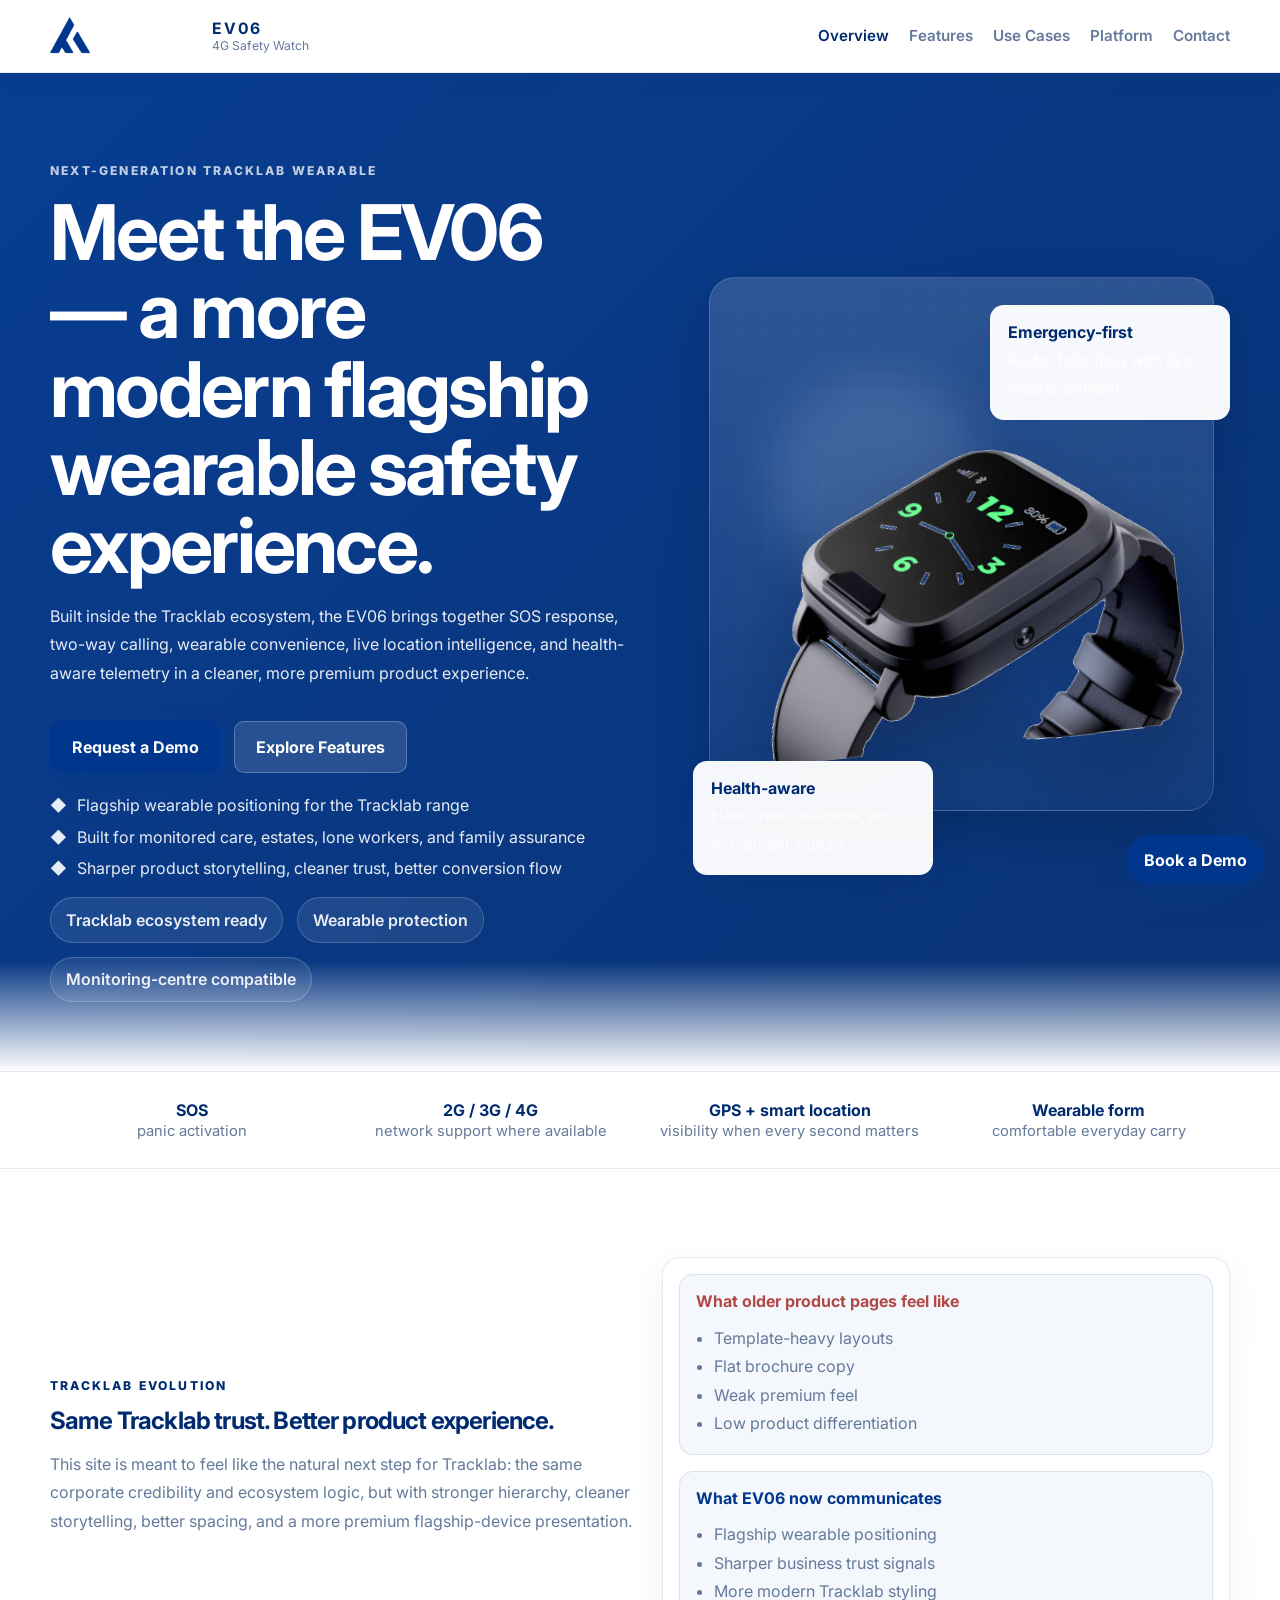
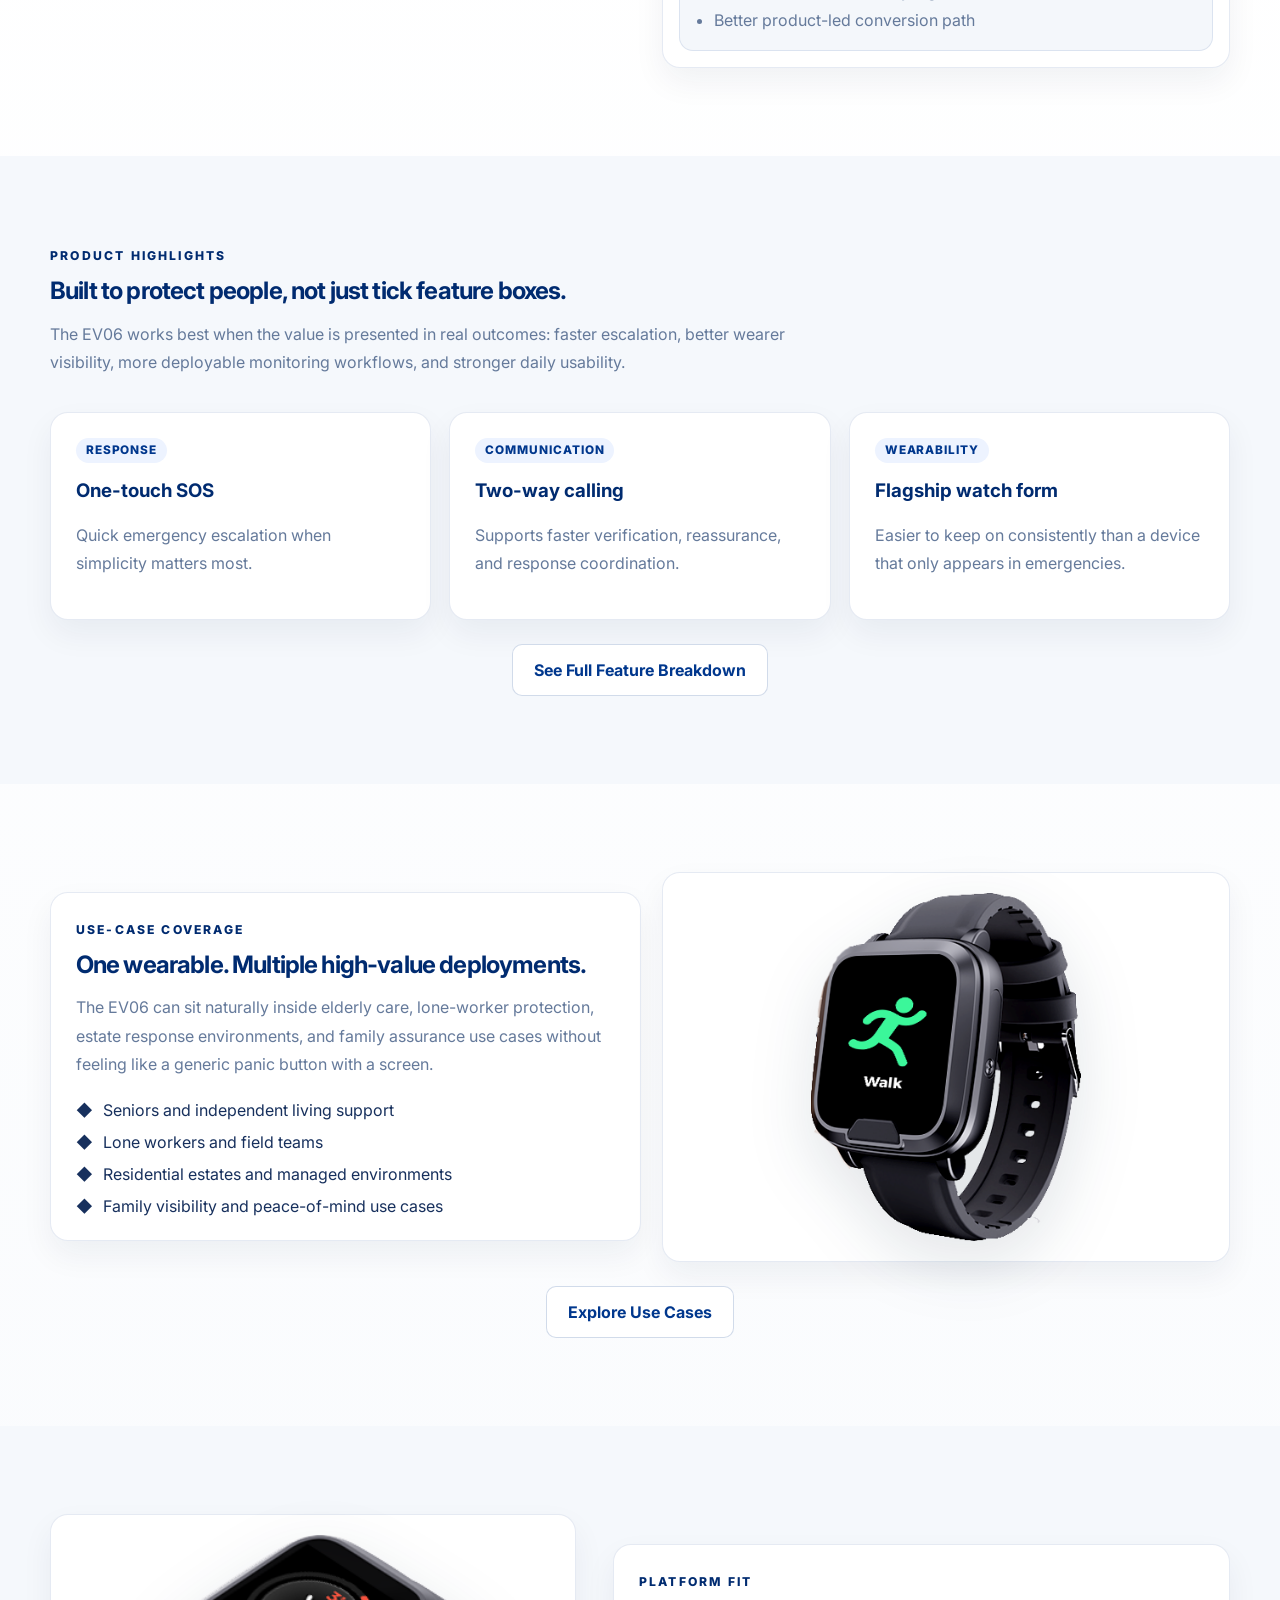
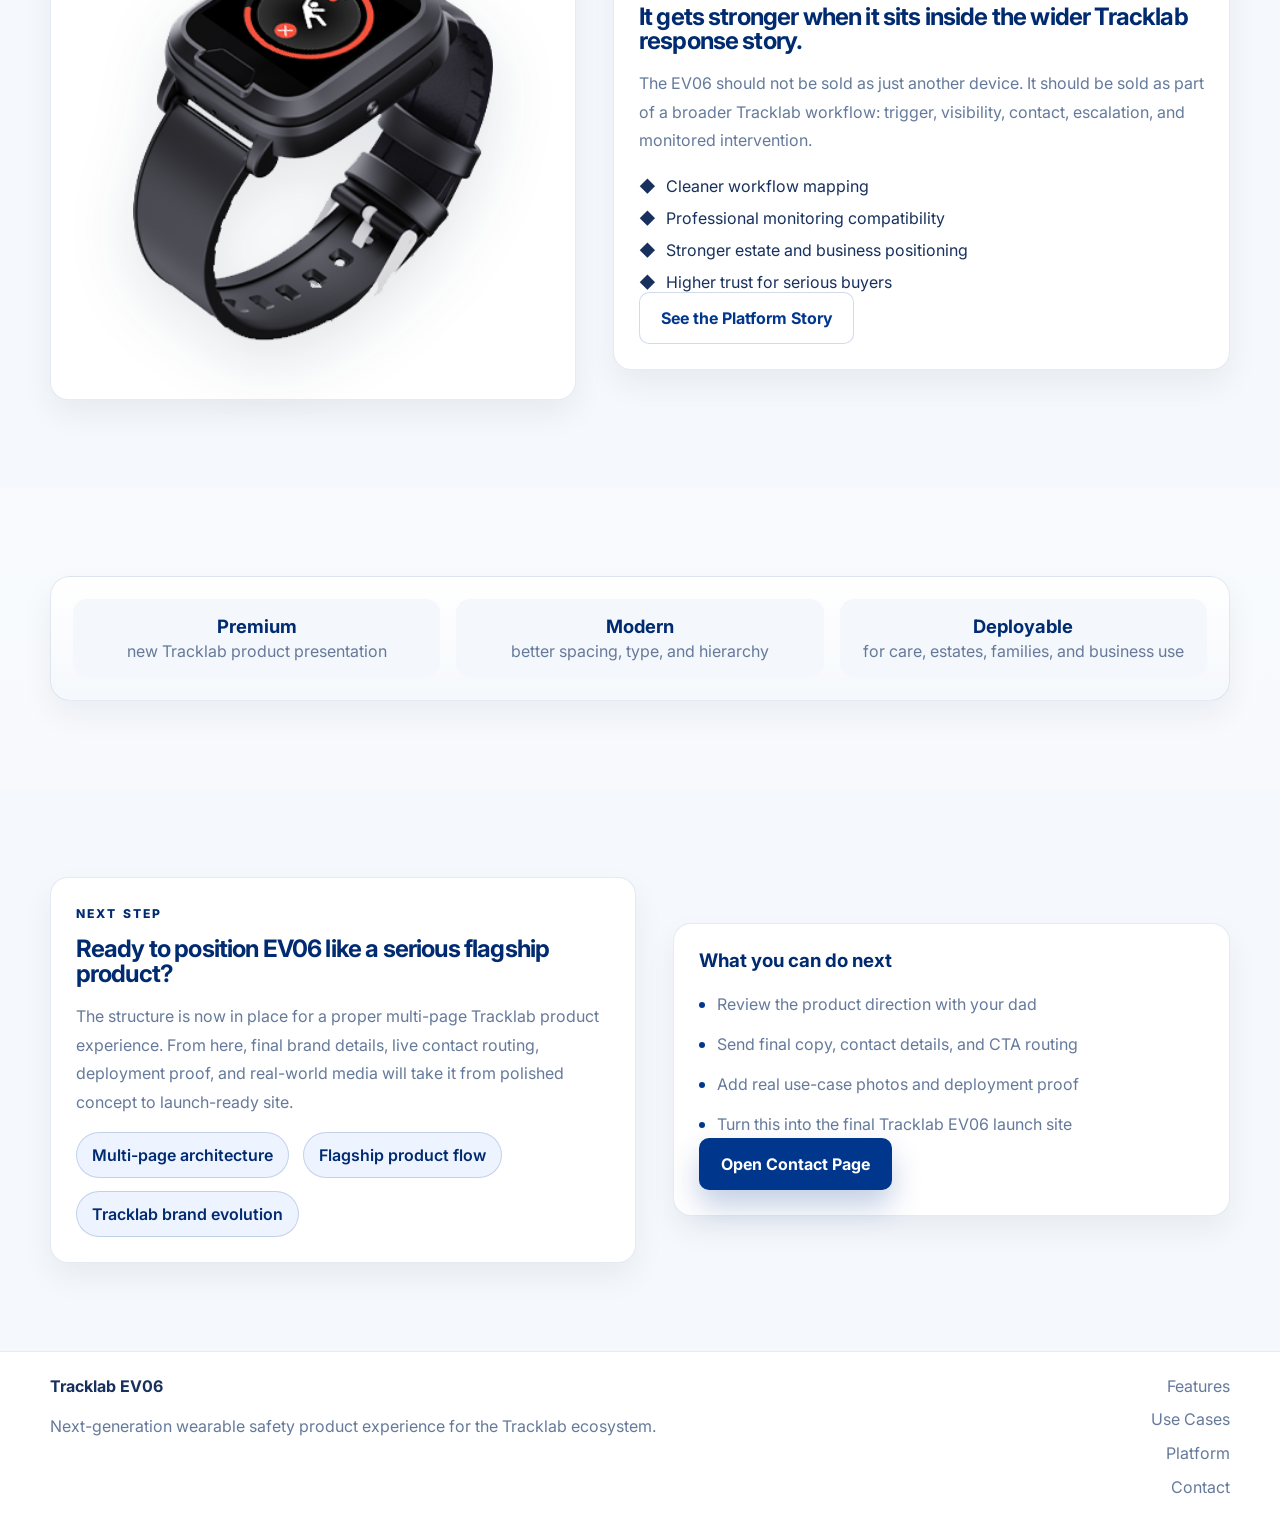
==== commit e1ef1217: "Expand EV06 into multi-page Tracklab product site" ====
--- a/index.html
+++ b/index.html
@@ -3,26 +3,26 @@
   <head>
     <meta charset="UTF-8" />
     <meta name="viewport" content="width=device-width, initial-scale=1.0" />
-    <title>EV06 | 4G Safety Watch for Emergency Response</title>
+    <title>EV06 | Tracklab Flagship Wearable Safety Device</title>
     <meta
       name="description"
-      content="A premium EV06 product landing page concept for a 4G safety watch with SOS response, live location, calling, wellness telemetry, and monitoring-center readiness."
+      content="Discover the EV06, Tracklab's next-generation wearable safety device for seniors, lone workers, estates, and monitored response environments."
     />
-    <meta name="theme-color" content="#07111f" />
+    <meta name="theme-color" content="#00378d" />
     <link rel="preconnect" href="https://fonts.googleapis.com" />
     <link rel="preconnect" href="https://fonts.gstatic.com" crossorigin />
     <link href="https://fonts.googleapis.com/css2?family=Inter:wght@400;500;600;700;800;900&display=swap" rel="stylesheet" />
-    <link rel="stylesheet" href="styles.css?v=20260515-1808" />
+    <link rel="stylesheet" href="styles.css?v=20260515-1928" />
   </head>
   <body>
     <div class="ambient ambient-one"></div>
     <div class="ambient ambient-two"></div>
 
-    <a class="floating-cta" href="#contact">Book a Demo</a>
+    <a class="floating-cta" href="contact.html">Book a Demo</a>
 
     <header class="site-header">
       <div class="container nav-wrap">
-        <a href="#top" class="brand" aria-label="Homepage">
+        <a href="index.html" class="brand" aria-label="Tracklab EV06 home">
           <img src="assets/img/tracklab-logo-light.png" alt="Tracklab logo" class="brand-logo" />
           <span class="brand-text">
             <strong>EV06</strong>
@@ -33,35 +33,34 @@
         <button class="nav-toggle" aria-expanded="false" aria-controls="siteNav" aria-label="Open menu">☰</button>
 
         <nav class="site-nav" id="siteNav">
-          <a href="#why">Why EV06</a>
-          <a href="#features">Features</a>
-          <a href="#use-cases">Use Cases</a>
-          <a href="#workflow">How It Works</a>
-          <a href="#specs">Specs</a>
-          <a href="#contact">Contact</a>
+          <a href="index.html" class="active">Overview</a>
+          <a href="features.html">Features</a>
+          <a href="use-cases.html">Use Cases</a>
+          <a href="platform.html">Platform</a>
+          <a href="contact.html">Contact</a>
         </nav>
       </div>
     </header>
 
-    <main id="top">
+    <main>
       <section class="hero">
         <div class="container hero-grid">
           <div class="hero-copy reveal">
             <span class="eyebrow">Next-generation Tracklab wearable</span>
-            <h1>Meet the EV06 — Tracklab’s newer flagship wearable safety experience.</h1>
+            <h1>Meet the EV06 — a more modern flagship wearable safety experience.</h1>
             <p class="hero-text">
-              Built in the Tracklab ecosystem for seniors, lone workers, families, estates, and monitored environments, the EV06 combines SOS response, calling, live location intelligence, and health-aware telemetry in a cleaner, more premium everyday wearable.
+              Built inside the Tracklab ecosystem, the EV06 brings together SOS response, two-way calling, wearable convenience, live location intelligence, and health-aware telemetry in a cleaner, more premium product experience.
             </p>
 
             <div class="hero-actions">
-              <a class="btn btn-gold" href="#contact">Request a Demo</a>
-              <a class="btn btn-dark" href="#features">Explore the EV06</a>
+              <a class="btn btn-gold" href="contact.html">Request a Demo</a>
+              <a class="btn btn-dark" href="features.html">Explore Features</a>
             </div>
 
             <ul class="hero-points">
-              <li>SOS emergency activation with faster response context</li>
-              <li>Two-way calling, location visibility, and wearable convenience</li>
-              <li>Built for monitored care, lone-worker safety, and premium deployments</li>
+              <li>Flagship wearable positioning for the Tracklab range</li>
+              <li>Built for monitored care, estates, lone workers, and family assurance</li>
+              <li>Sharper product storytelling, cleaner trust, better conversion flow</li>
             </ul>
 
             <div class="trust-row">
@@ -94,271 +93,163 @@
           <div><strong>SOS</strong><span>panic activation</span></div>
           <div><strong>2G / 3G / 4G</strong><span>network support where available</span></div>
           <div><strong>GPS + smart location</strong><span>visibility when every second matters</span></div>
-          <div><strong>Wearable form</strong><span>easy for daily use and faster access</span></div>
-        </div>
-      </section>
-
-      <section class="section" id="why">
-        <div class="container two-col feature-intro">
+          <div><strong>Wearable form</strong><span>comfortable everyday carry</span></div>
+        </div>
+      </section>
+
+      <section class="section">
+        <div class="container story-grid">
           <div class="section-copy reveal">
-            <span class="eyebrow">Why this version is stronger</span>
-            <h2>The old site talks like a template. This one sells like a serious safety product.</h2>
-            <p>
-              The EV06 deserves better positioning than generic panic-button copy. This concept upgrades the messaging, visual system, and conversion flow so the device feels trusted, modern, and deployable.
+            <span class="eyebrow">Tracklab evolution</span>
+            <h2>Same Tracklab trust. Better product experience.</h2>
+            <p>
+              This site is meant to feel like the natural next step for Tracklab: the same corporate credibility and ecosystem logic, but with stronger hierarchy, cleaner storytelling, better spacing, and a more premium flagship-device presentation.
             </p>
           </div>
           <div class="comparison-card reveal delay-1">
             <div class="compare-block bad">
-              <strong>Before</strong>
+              <strong>What older product pages feel like</strong>
               <ul>
-                <li>Generic brochure-style copy</li>
-                <li>Template sections and filler content</li>
-                <li>Weak product hierarchy</li>
-                <li>Low premium trust feel</li>
+                <li>Template-heavy layouts</li>
+                <li>Flat brochure copy</li>
+                <li>Weak premium feel</li>
+                <li>Low product differentiation</li>
               </ul>
             </div>
             <div class="compare-block good">
-              <strong>Now</strong>
+              <strong>What EV06 now communicates</strong>
               <ul>
-                <li>Clear premium product positioning</li>
-                <li>Sharper use-case segmentation</li>
-                <li>Modern wearable-tech visual style</li>
-                <li>Better demo / enquiry conversion path</li>
+                <li>Flagship wearable positioning</li>
+                <li>Sharper business trust signals</li>
+                <li>More modern Tracklab styling</li>
+                <li>Better product-led conversion path</li>
               </ul>
             </div>
           </div>
         </div>
       </section>
 
-      <section class="section section-dark" id="features">
+      <section class="section section-dark">
         <div class="container">
           <div class="section-head reveal">
-            <span class="eyebrow">Feature stack</span>
-            <h2>Everything the EV06 needs to feel like a modern Tracklab flagship wearable.</h2>
-            <p>Built from the source material, then refined into clearer product value, stronger trust, and better storytelling.</p>
-          </div>
-
+            <span class="eyebrow">Product highlights</span>
+            <h2>Built to protect people, not just tick feature boxes.</h2>
+            <p>The EV06 works best when the value is presented in real outcomes: faster escalation, better wearer visibility, more deployable monitoring workflows, and stronger daily usability.</p>
+          </div>
           <div class="card-grid feature-grid">
             <article class="feature-card reveal">
               <span class="card-tag">Response</span>
-              <h3>SOS panic activation</h3>
-              <p>One-touch emergency escalation for moments where speed matters more than complexity.</p>
+              <h3>One-touch SOS</h3>
+              <p>Quick emergency escalation when simplicity matters most.</p>
             </article>
             <article class="feature-card reveal delay-1">
               <span class="card-tag">Communication</span>
               <h3>Two-way calling</h3>
-              <p>Direct voice communication helps verify the situation and coordinate assistance faster.</p>
+              <p>Supports faster verification, reassurance, and response coordination.</p>
             </article>
             <article class="feature-card reveal delay-2">
-              <span class="card-tag">Visibility</span>
-              <h3>Live location awareness</h3>
-              <p>Supports location-driven safety workflows using GPS and connected network/location signals.</p>
+              <span class="card-tag">Wearability</span>
+              <h3>Flagship watch form</h3>
+              <p>Easier to keep on consistently than a device that only appears in emergencies.</p>
             </article>
-            <article class="feature-card reveal">
-              <span class="card-tag">Wellness</span>
-              <h3>Heart-rate monitoring</h3>
-              <p>Useful for health-aware oversight in senior care, welfare checks, and monitored safety programs.</p>
-            </article>
-            <article class="feature-card reveal delay-1">
-              <span class="card-tag">Health telemetry</span>
-              <h3>Blood oxygen insights</h3>
-              <p>Supports a broader care and safety story beyond panic-only hardware.</p>
-            </article>
-            <article class="feature-card reveal delay-2">
-              <span class="card-tag">Daily wear</span>
-              <h3>Screen + battery visibility</h3>
-              <p>Date, time, battery, and everyday utility make the device easier to keep on consistently.</p>
-            </article>
-            <article class="feature-card reveal">
-              <span class="card-tag">Movement</span>
-              <h3>Step and activity tracking</h3>
-              <p>A useful engagement layer for active seniors, monitored mobility, and daily wellness routines.</p>
-            </article>
-            <article class="feature-card reveal delay-1">
-              <span class="card-tag">Connectivity</span>
-              <h3>2G / 3G / 4G support</h3>
-              <p>Flexible connectivity options where available, helping deployments fit varied environments.</p>
-            </article>
-            <article class="feature-card reveal delay-2">
-              <span class="card-tag">Platform readiness</span>
-              <h3>Monitoring-center compatible</h3>
-              <p>Fits well into professional response, telecare, public safety, and lone-worker ecosystems.</p>
-            </article>
-          </div>
-        </div>
-      </section>
-
-      <section class="section" id="use-cases">
-        <div class="container">
-          <div class="section-head reveal">
-            <span class="eyebrow">Use cases</span>
-            <h2>One device, multiple high-value safety roles.</h2>
-          </div>
-          <div class="use-case-grid">
-            <article class="use-card reveal">
-              <h3>Elderly care</h3>
-              <p>For seniors who need an easier way to call for help, stay reachable, and support more independent living.</p>
-            </article>
-            <article class="use-card reveal delay-1">
-              <h3>Lone workers</h3>
-              <p>Useful for engineers, field teams, guards, and staff working alone or in higher-risk environments.</p>
-            </article>
-            <article class="use-card reveal delay-2">
-              <h3>Family assurance</h3>
-              <p>Gives families greater confidence that loved ones can reach help quickly if something goes wrong.</p>
-            </article>
-            <article class="use-card reveal">
-              <h3>Estates & care facilities</h3>
-              <p>Better suited to structured response models, monitoring desks, and managed emergency workflows.</p>
-            </article>
-          </div>
-        </div>
-      </section>
-
-      <section class="section section-dark media-section">
+          </div>
+          <div class="stacked-actions reveal delay-1 center-actions">
+            <a class="btn btn-primary-outline" href="features.html">See Full Feature Breakdown</a>
+          </div>
+        </div>
+      </section>
+
+      <section class="section">
+        <div class="container split-grid">
+          <div class="content-panel reveal">
+            <span class="eyebrow">Use-case coverage</span>
+            <h2>One wearable. Multiple high-value deployments.</h2>
+            <p>
+              The EV06 can sit naturally inside elderly care, lone-worker protection, estate response environments, and family assurance use cases without feeling like a generic panic button with a screen.
+            </p>
+            <ul class="check-list">
+              <li>Seniors and independent living support</li>
+              <li>Lone workers and field teams</li>
+              <li>Residential estates and managed environments</li>
+              <li>Family visibility and peace-of-mind use cases</li>
+            </ul>
+          </div>
+          <div class="image-panel reveal delay-1 compact-panel">
+            <img src="assets/img/ev06-walk.png" alt="EV06 lifestyle visual" />
+          </div>
+        </div>
+        <div class="container center-actions reveal delay-1">
+          <a class="btn btn-primary-outline" href="use-cases.html">Explore Use Cases</a>
+        </div>
+      </section>
+
+      <section class="section section-dark">
         <div class="container media-grid">
           <div class="image-panel reveal">
-            <img src="assets/img/ev06-fall.png" alt="EV06 fall detection visual" />
+            <img src="assets/img/ev06-fall.png" alt="EV06 fall alert visual" />
           </div>
           <div class="content-panel reveal delay-1">
-            <span class="eyebrow">High-consequence moments</span>
-            <h2>Designed for the moments where waiting is expensive.</h2>
-            <p>
-              The EV06 story gets stronger when it is framed around outcomes: a fall, a panic event, a health concern, a missed welfare signal, or a lone worker needing immediate escalation.
+            <span class="eyebrow">Platform fit</span>
+            <h2>It gets stronger when it sits inside the wider Tracklab response story.</h2>
+            <p>
+              The EV06 should not be sold as just another device. It should be sold as part of a broader Tracklab workflow: trigger, visibility, contact, escalation, and monitored intervention.
             </p>
             <ul class="check-list">
-              <li>Faster emergency initiation</li>
-              <li>Better wearer visibility</li>
-              <li>Improved communication during incidents</li>
-              <li>More credible deployment story for serious buyers</li>
-            </ul>
-          </div>
-        </div>
-      </section>
-
-      <section class="section" id="workflow">
-        <div class="container">
-          <div class="section-head reveal">
-            <span class="eyebrow">How it works</span>
-            <h2>A cleaner response journey from trigger to intervention.</h2>
-          </div>
-          <div class="timeline">
-            <div class="timeline-step reveal">
-              <strong>01</strong>
-              <h3>Wearer triggers SOS or an alert condition is detected</h3>
-              <p>The emergency flow begins with a manual trigger or relevant device event.</p>
-            </div>
-            <div class="timeline-step reveal delay-1">
-              <strong>02</strong>
-              <h3>Location, device status, and wearer context are surfaced</h3>
-              <p>Responders get more useful context than a blind panic alone.</p>
-            </div>
-            <div class="timeline-step reveal delay-2">
-              <strong>03</strong>
-              <h3>Voice contact and response actions can follow fast</h3>
-              <p>Two-way calling and monitoring workflows improve the odds of a fast, informed response.</p>
-            </div>
-          </div>
-        </div>
-      </section>
-
-      <section class="section section-dark">
-        <div class="container media-grid reverse">
-          <div class="content-panel reveal">
-            <span class="eyebrow">Daily usability</span>
-            <h2>Safety only works if people actually keep the device on.</h2>
-            <p>
-              That’s why the EV06 should be sold as an everyday wearable, not just an emergency object. The watch format, screen, battery visibility, and activity signals all help drive habitual use.
-            </p>
-          </div>
-          <div class="image-panel reveal delay-1 compact-panel">
-            <img src="assets/img/ev06-walk.png" alt="EV06 lifestyle visual" />
-          </div>
-        </div>
-      </section>
-
-      <section class="section" id="specs">
-        <div class="container">
-          <div class="section-head reveal">
-            <span class="eyebrow">Technical snapshot</span>
-            <h2>Source-backed highlights for the EV06 concept page.</h2>
-          </div>
-          <div class="spec-grid">
-            <div class="spec-card reveal"><span>Form factor</span><strong>Wearable safety watch</strong></div>
-            <div class="spec-card reveal delay-1"><span>Connectivity</span><strong>2G / 3G / 4G</strong></div>
-            <div class="spec-card reveal delay-2"><span>Emergency</span><strong>SOS + call workflows</strong></div>
-            <div class="spec-card reveal"><span>Location</span><strong>GPS / smart locating support</strong></div>
-            <div class="spec-card reveal delay-1"><span>Monitoring</span><strong>Heart-rate + wellness signals</strong></div>
-            <div class="spec-card reveal delay-2"><span>Mobility</span><strong>Step/activity awareness</strong></div>
-          </div>
-        </div>
-      </section>
-
-      <section class="section faq-section section-dark">
-        <div class="container">
-          <div class="section-head reveal">
-            <span class="eyebrow">FAQ</span>
-            <h2>Questions a real buyer is likely to ask.</h2>
-          </div>
-          <div class="faq-list">
-            <details class="faq-item reveal">
-              <summary>Who is the EV06 best suited for?</summary>
-              <p>It is a strong fit for elderly users, lone workers, family protection use cases, estates, care environments, and monitored response workflows.</p>
-            </details>
-            <details class="faq-item reveal delay-1">
-              <summary>Is this just a panic button?</summary>
-              <p>No — the stronger story is that it combines emergency activation, calling, wearable convenience, live visibility, and wellness-aware telemetry.</p>
-            </details>
-            <details class="faq-item reveal delay-2">
-              <summary>Does it work with professional monitoring setups?</summary>
-              <p>That is one of the clearest opportunities. The EV06 fits far better when positioned as part of a broader monitoring and response ecosystem.</p>
-            </details>
-            <details class="faq-item reveal">
-              <summary>What still needs final brand input?</summary>
-              <p>Final contact details, production copy approvals, testimonials, domain, and any official logos or deployment photography you want on the live version.</p>
-            </details>
-          </div>
-        </div>
-      </section>
-
-      <section class="section contact-section" id="contact">
+              <li>Cleaner workflow mapping</li>
+              <li>Professional monitoring compatibility</li>
+              <li>Stronger estate and business positioning</li>
+              <li>Higher trust for serious buyers</li>
+            </ul>
+            <div class="stacked-actions">
+              <a class="btn btn-primary-outline" href="platform.html">See the Platform Story</a>
+            </div>
+          </div>
+        </div>
+      </section>
+
+      <section class="section">
+        <div class="container stat-band reveal">
+          <div>
+            <strong>Premium</strong>
+            <span>new Tracklab product presentation</span>
+          </div>
+          <div>
+            <strong>Modern</strong>
+            <span>better spacing, type, and hierarchy</span>
+          </div>
+          <div>
+            <strong>Deployable</strong>
+            <span>for care, estates, families, and business use</span>
+          </div>
+        </div>
+      </section>
+
+      <section class="section section-dark contact-section">
         <div class="container contact-grid">
           <div class="contact-copy reveal">
-            <span class="eyebrow">Ready for the next step?</span>
-            <h2>The structure is here. Now it can become the polished Tracklab product page it’s meant to be.</h2>
-            <p>
-              This version is now much closer to a real next-generation Tracklab product experience. Once you send final branding details, contact routing, and any extra media, I can finish it into a fully polished live sales page.
+            <span class="eyebrow">Next step</span>
+            <h2>Ready to position EV06 like a serious flagship product?</h2>
+            <p>
+              The structure is now in place for a proper multi-page Tracklab product experience. From here, final brand details, live contact routing, deployment proof, and real-world media will take it from polished concept to launch-ready site.
             </p>
             <div class="contact-pills">
-              <span>Swap in your final logo</span>
-              <span>Add WhatsApp / form routing</span>
-              <span>Drop in real photos & proof</span>
-            </div>
-          </div>
-
-          <form class="lead-form reveal delay-1" id="leadForm">
-            <h3>Build-ready enquiry</h3>
-            <p class="form-note">This form generates a structured enquiry message you can use immediately.</p>
-            <label>
-              Name
-              <input type="text" name="name" placeholder="Your name" required />
-            </label>
-            <label>
-              Company / use case
-              <input type="text" name="company" placeholder="Estate, family, security team, care provider..." />
-            </label>
-            <label>
-              Email
-              <input type="email" name="email" placeholder="you@example.com" />
-            </label>
-            <label>
-              What do you need?
-              <textarea name="message" rows="5" placeholder="Tell us what version of the EV06 site or deployment you want..."></textarea>
-            </label>
-            <button type="submit" class="btn btn-gold btn-block">Generate Enquiry</button>
-            <a id="mailtoLink" class="btn btn-dark btn-block" href="#">Open Email Draft</a>
-            <p class="status" id="formStatus" aria-live="polite"></p>
-          </form>
+              <span>Multi-page architecture</span>
+              <span>Flagship product flow</span>
+              <span>Tracklab brand evolution</span>
+            </div>
+          </div>
+          <div class="detail-card reveal delay-1">
+            <h3>What you can do next</h3>
+            <ul class="list-clean">
+              <li>Review the product direction with your dad</li>
+              <li>Send final copy, contact details, and CTA routing</li>
+              <li>Add real use-case photos and deployment proof</li>
+              <li>Turn this into the final Tracklab EV06 launch site</li>
+            </ul>
+            <div class="stacked-actions">
+              <a class="btn btn-gold" href="contact.html">Open Contact Page</a>
+            </div>
+          </div>
         </div>
       </section>
     </main>
@@ -366,16 +257,18 @@
     <footer class="site-footer">
       <div class="container footer-wrap">
         <div>
-          <strong>EV06 concept rebuild</strong>
-          <p>Premium static landing page concept built from the Tracklab v2 audit and EV06 product research.</p>
+          <strong>Tracklab EV06</strong>
+          <p>Next-generation wearable safety product experience for the Tracklab ecosystem.</p>
         </div>
         <div class="footer-meta">
-          <span>Tracklab logo used as source asset</span>
-          <span>EV06 imagery sourced from product references</span>
+          <a href="features.html">Features</a>
+          <a href="use-cases.html">Use Cases</a>
+          <a href="platform.html">Platform</a>
+          <a href="contact.html">Contact</a>
         </div>
       </div>
     </footer>
 
-    <script src="script.js?v=20260515-1808"></script>
+    <script src="script.js?v=20260515-1928"></script>
   </body>
 </html>
--- a/styles.css
+++ b/styles.css
@@ -578,3 +578,141 @@
   .metric-top, .metric-bottom { top: auto; bottom: auto; left: auto; right: auto; }
   .brand-logo { width: 128px; }
 }
+
+.page-hero {
+  padding: 4.3rem 0 3rem;
+  background: linear-gradient(180deg, #edf4ff 0%, #ffffff 100%);
+  border-bottom: 1px solid var(--line);
+}
+.page-hero-grid {
+  display: grid;
+  grid-template-columns: 1fr;
+  gap: 1rem;
+}
+.page-copy {
+  max-width: 820px;
+}
+.page-copy h1 {
+  margin: 0;
+  font-size: clamp(2.4rem, 5vw, 4.4rem);
+  line-height: 1.03;
+  letter-spacing: -0.035em;
+  color: var(--primary-dark);
+}
+.page-copy p {
+  color: var(--muted);
+  line-height: 1.78;
+  max-width: 64ch;
+}
+.story-grid,
+.split-grid,
+.platform-grid {
+  display: grid;
+  gap: 1.3rem;
+}
+.story-grid,
+.split-grid {
+  grid-template-columns: 1.02fr 0.98fr;
+  align-items: center;
+}
+.platform-grid {
+  grid-template-columns: repeat(3, 1fr);
+}
+.detail-card {
+  background: var(--panel);
+  border: 1px solid var(--line);
+  border-radius: var(--radius);
+  box-shadow: var(--shadow-soft);
+  padding: 1.55rem;
+}
+.detail-card h3,
+.detail-card strong {
+  margin-top: 0;
+  color: var(--primary-dark);
+}
+.list-clean {
+  list-style: none;
+  padding: 0;
+  margin: 0;
+  display: grid;
+  gap: 0.8rem;
+  color: var(--muted);
+  line-height: 1.7;
+}
+.list-clean li {
+  position: relative;
+  padding-left: 1.1rem;
+}
+.list-clean li::before {
+  content: '';
+  position: absolute;
+  left: 0;
+  top: 0.72rem;
+  width: 6px;
+  height: 6px;
+  border-radius: 50%;
+  background: var(--primary);
+}
+.center-actions {
+  display: flex;
+  justify-content: center;
+  margin-top: 1.5rem;
+}
+.stacked-actions {
+  display: flex;
+  gap: 0.9rem;
+  flex-wrap: wrap;
+}
+.stat-band {
+  display: grid;
+  grid-template-columns: repeat(3, 1fr);
+  gap: 1rem;
+  padding: 1.4rem;
+  background: linear-gradient(180deg, #ffffff, #f5f8fc);
+  border: 1px solid var(--line);
+  border-radius: calc(var(--radius) + 2px);
+  box-shadow: var(--shadow-soft);
+}
+.stat-band div {
+  text-align: center;
+  padding: 1rem;
+  border-radius: 14px;
+  background: var(--panel-soft);
+}
+.stat-band strong {
+  display: block;
+  color: var(--primary-dark);
+  font-size: 1.15rem;
+  margin-bottom: 0.25rem;
+}
+.stat-band span { color: var(--muted); }
+.btn-primary-outline {
+  background: #fff;
+  color: var(--primary);
+  border-color: var(--line-strong);
+}
+.btn-primary-outline:hover {
+  border-color: var(--primary);
+  box-shadow: 0 14px 28px rgba(0,55,141,0.08);
+}
+
+@media (max-width: 1080px) {
+  .platform-grid,
+  .stat-band { grid-template-columns: 1fr 1fr; }
+}
+
+@media (max-width: 860px) {
+  .story-grid,
+  .split-grid,
+  .platform-grid { grid-template-columns: 1fr; }
+}
+
+@media (max-width: 640px) {
+  .page-hero { padding: 3.3rem 0 2.5rem; }
+  .page-copy h1 { font-size: clamp(2rem, 9vw, 3rem); }
+  .stacked-actions,
+  .center-actions { flex-direction: column; }
+  .center-actions .btn,
+  .stacked-actions .btn { width: 100%; }
+  .stat-band { grid-template-columns: 1fr; }
+}
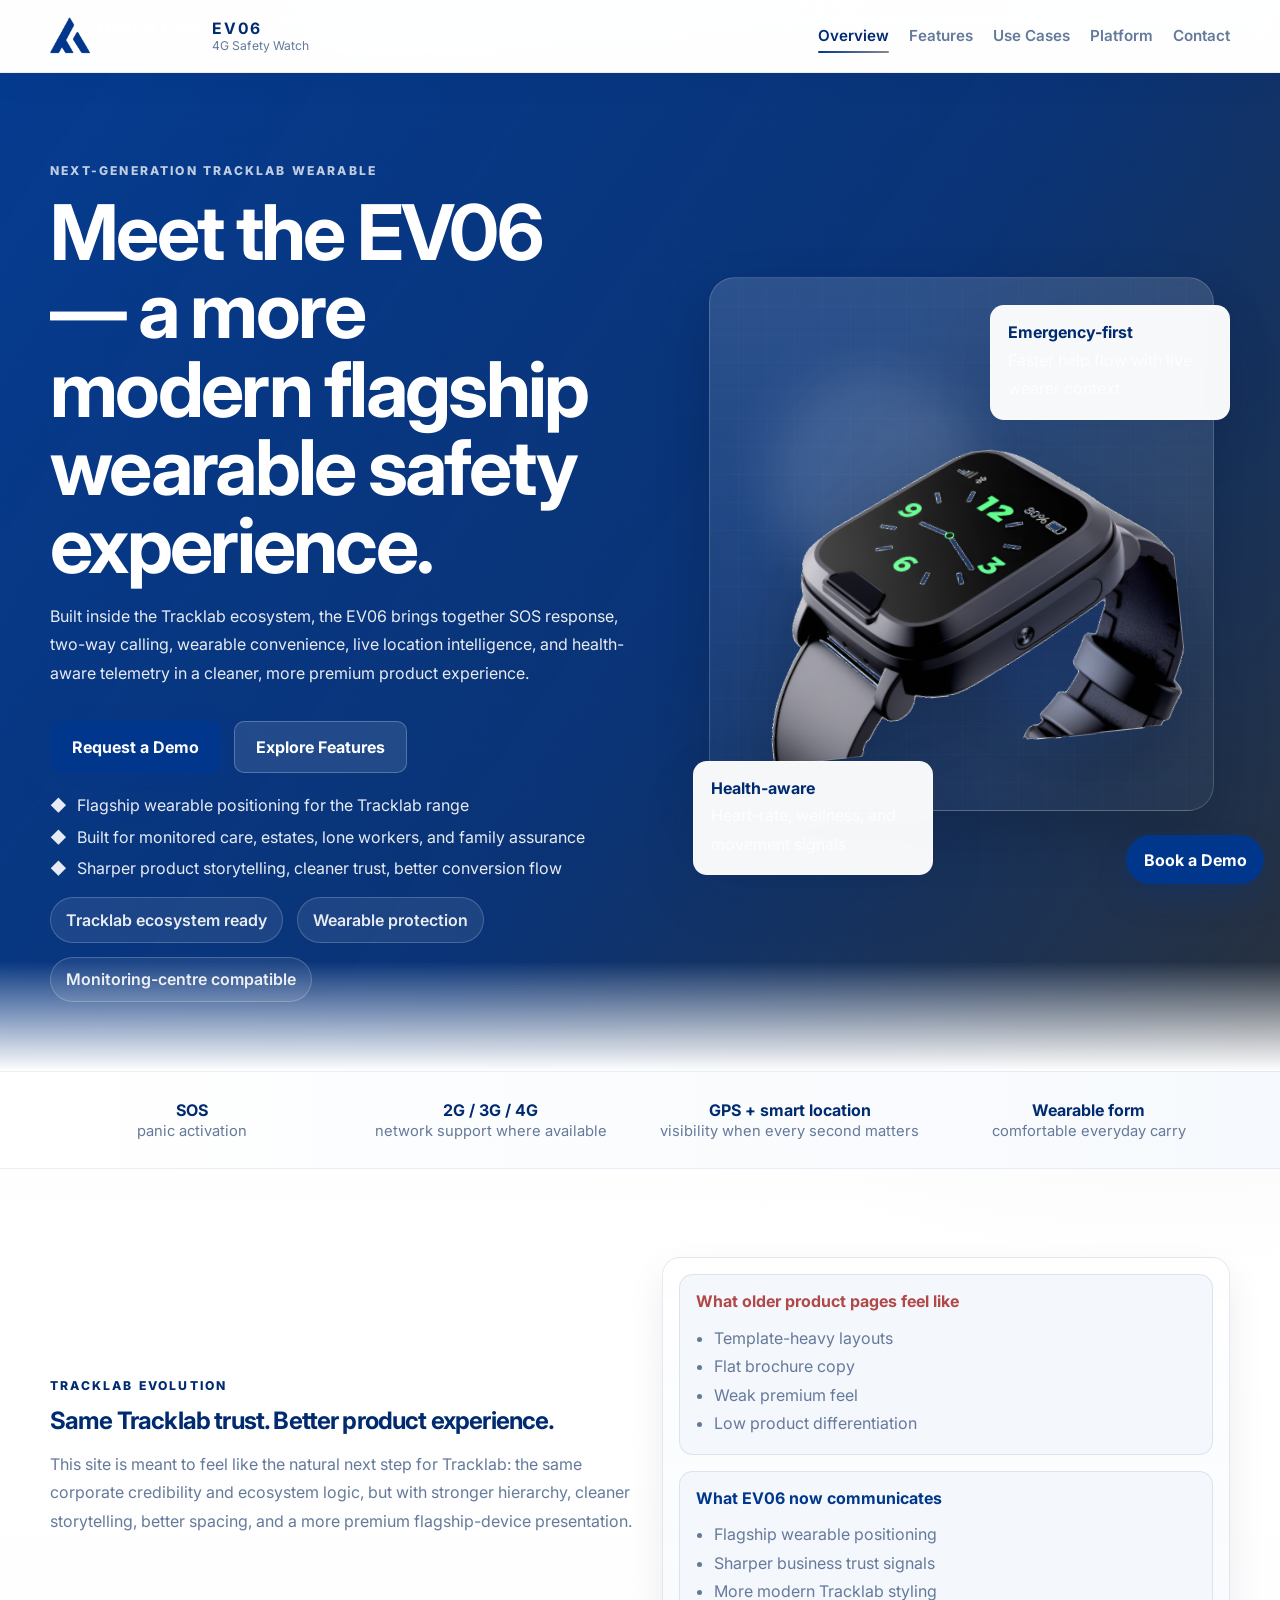
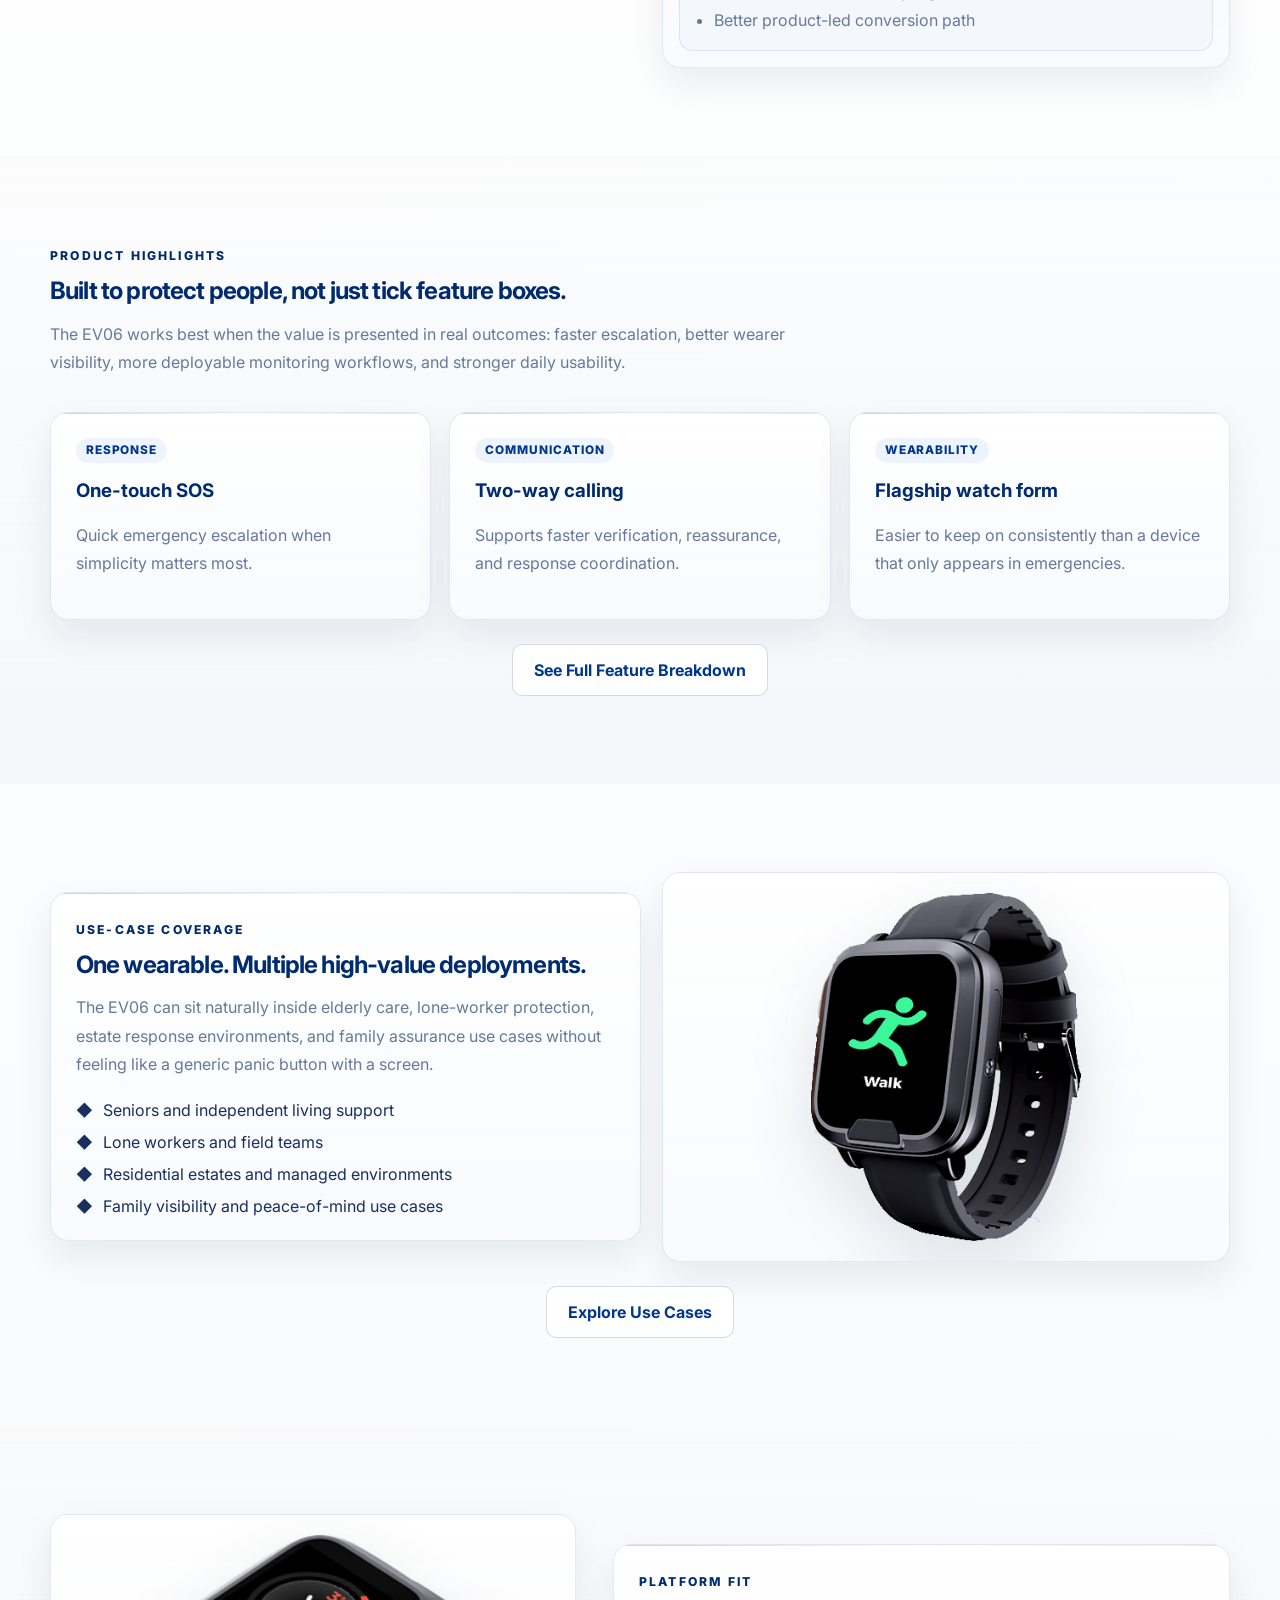
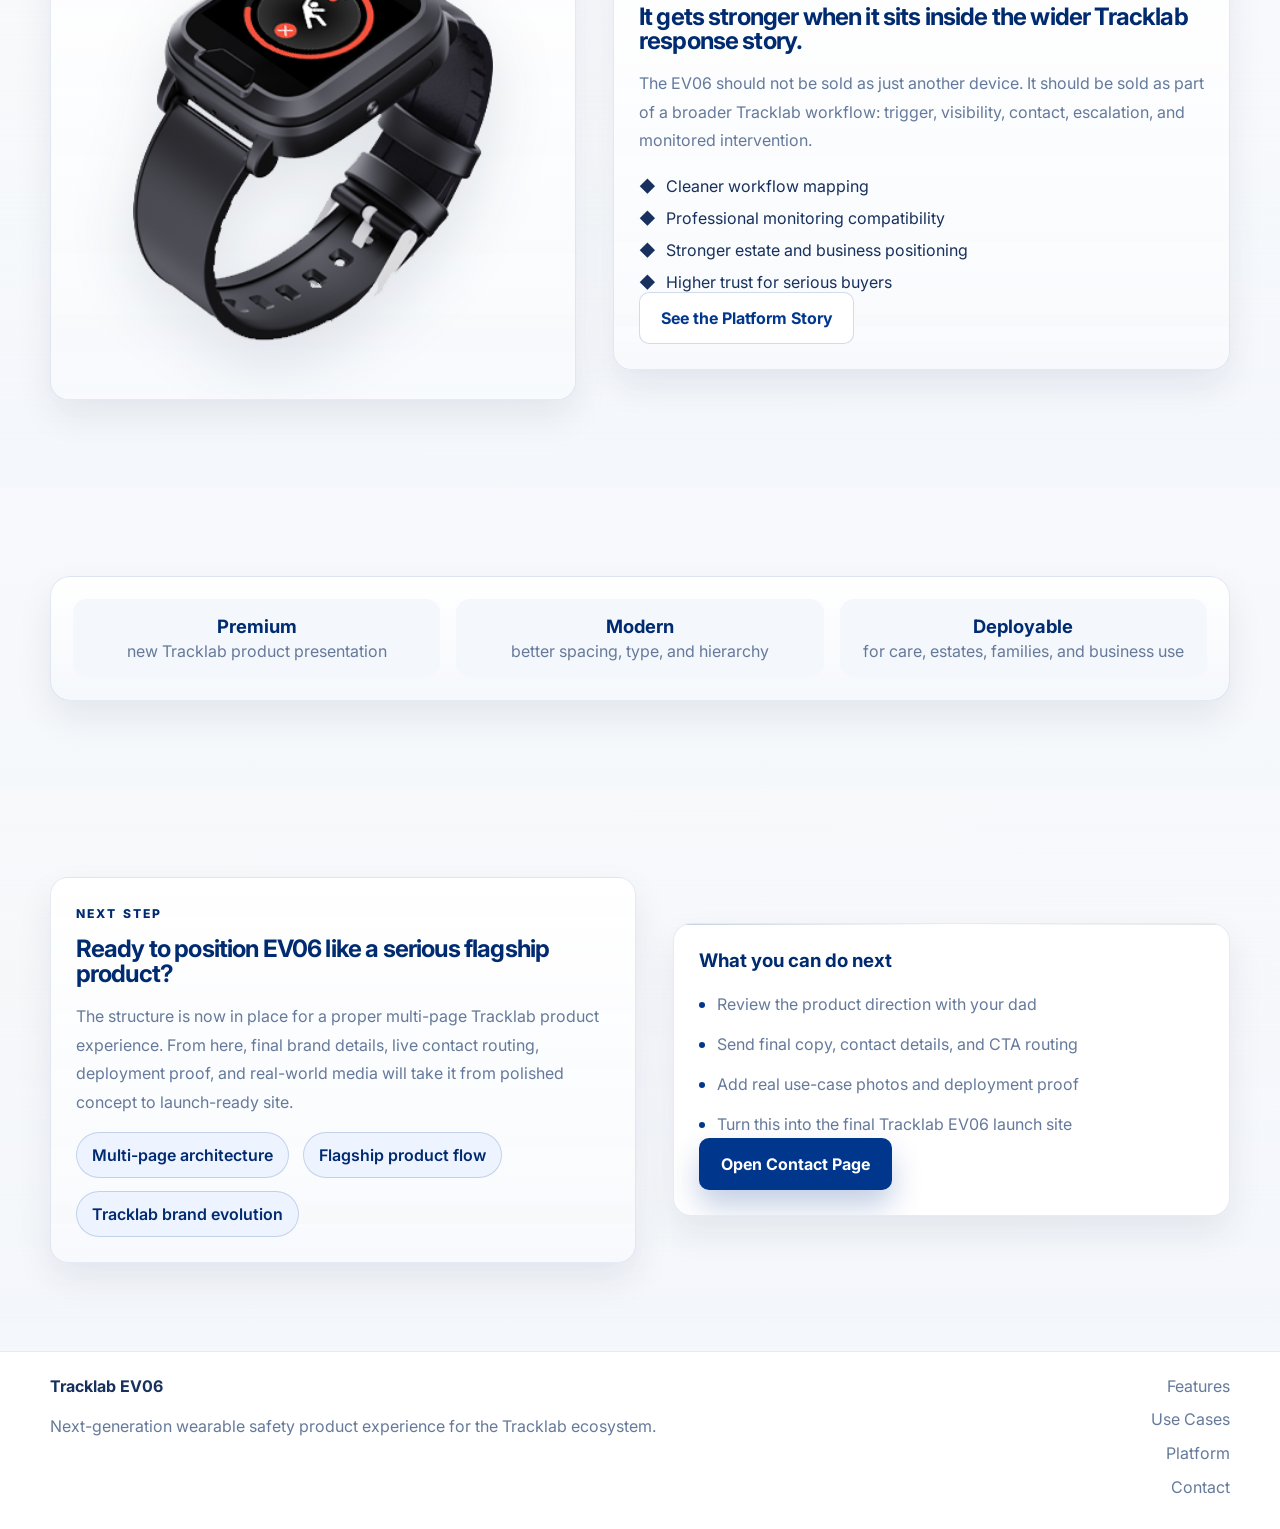
==== commit 841b40f4: "Polish EV06 site with richer Tracklab depth and interactions" ====
--- a/index.html
+++ b/index.html
@@ -12,7 +12,7 @@
     <link rel="preconnect" href="https://fonts.googleapis.com" />
     <link rel="preconnect" href="https://fonts.gstatic.com" crossorigin />
     <link href="https://fonts.googleapis.com/css2?family=Inter:wght@400;500;600;700;800;900&display=swap" rel="stylesheet" />
-    <link rel="stylesheet" href="styles.css?v=20260515-1928" />
+    <link rel="stylesheet" href="styles.css?v=20260515-2018" />
   </head>
   <body>
     <div class="ambient ambient-one"></div>
@@ -269,6 +269,6 @@
       </div>
     </footer>
 
-    <script src="script.js?v=20260515-1928"></script>
+    <script src="script.js?v=20260515-2018"></script>
   </body>
 </html>
--- a/styles.css
+++ b/styles.css
@@ -1,12 +1,16 @@
 :root {
   --primary: #00378d;
   --primary-dark: #002b70;
-  --primary-deep: #001f52;
+  --primary-deep: #001a45;
+  --graphite: #202833;
+  --graphite-soft: #445062;
+  --slate: #6b7789;
   --primary-soft: #edf3ff;
   --accent: #00378d;
   --accent-soft: #dce9ff;
   --bg: #ffffff;
-  --bg-alt: #f5f8fc;
+  --bg-alt: #f4f7fb;
+  --bg-deep: #eef3f8;
   --panel: #ffffff;
   --panel-soft: #f4f7fb;
   --text: #17305d;
@@ -14,8 +18,9 @@
   --muted: #657a9b;
   --line: rgba(0, 55, 141, 0.1);
   --line-strong: rgba(0, 55, 141, 0.18);
-  --shadow: 0 18px 45px rgba(14, 40, 89, 0.08);
-  --shadow-soft: 0 14px 32px rgba(10, 29, 61, 0.06);
+  --shadow: 0 22px 55px rgba(14, 40, 89, 0.1);
+  --shadow-soft: 0 16px 36px rgba(10, 29, 61, 0.08);
+  --shadow-lift: 0 26px 60px rgba(12, 31, 67, 0.14);
   --radius: 18px;
   --max: 1180px;
 }
@@ -26,10 +31,17 @@
   margin: 0;
   font-family: "Inter", sans-serif;
   color: var(--text);
-  background: linear-gradient(180deg, #f7faff 0%, #ffffff 30%, #f5f8fc 100%);
+  background:
+    radial-gradient(circle at top left, rgba(0,55,141,0.06), transparent 22%),
+    radial-gradient(circle at 92% 8%, rgba(32,40,51,0.08), transparent 20%),
+    linear-gradient(180deg, #f6f9fd 0%, #ffffff 28%, #f3f6fa 100%);
   overflow-x: hidden;
   -webkit-font-smoothing: antialiased;
   text-rendering: optimizeLegibility;
+}
+::selection {
+  background: rgba(0,55,141,0.16);
+  color: var(--primary-deep);
 }
 
 img { max-width: 100%; display: block; }
@@ -39,7 +51,11 @@
 
 .container { width: min(var(--max), calc(100% - 2rem)); margin: 0 auto; }
 .section { padding: 5.5rem 0; position: relative; }
-.section-dark { background: var(--bg-alt); }
+.section-dark {
+  background:
+    linear-gradient(180deg, rgba(255,255,255,0.45), rgba(244,247,251,0.92)),
+    linear-gradient(90deg, rgba(32,40,51,0.02), rgba(0,55,141,0.02));
+}
 
 .ambient {
   position: fixed;
@@ -58,10 +74,13 @@
   position: sticky;
   top: 0;
   z-index: 50;
-  background: rgba(255,255,255,0.96);
-  backdrop-filter: blur(12px);
-  border-bottom: 1px solid var(--line);
-  box-shadow: 0 8px 24px rgba(16, 46, 97, 0.04);
+  background: rgba(255,255,255,0.94);
+  backdrop-filter: blur(14px);
+  border-bottom: 1px solid rgba(0, 55, 141, 0.08);
+  box-shadow: 0 10px 28px rgba(16, 46, 97, 0.05);
+}
+.site-header.is-scrolled {
+  box-shadow: 0 14px 36px rgba(12, 31, 67, 0.08);
 }
 .nav-wrap {
   display: flex;
@@ -101,9 +120,26 @@
   color: var(--muted);
   font-size: 0.95rem;
   font-weight: 600;
+  position: relative;
   transition: color .22s ease;
 }
-.site-nav a:hover { color: var(--primary); }
+.site-nav a::after {
+  content: "";
+  position: absolute;
+  left: 0;
+  bottom: -0.45rem;
+  width: 100%;
+  height: 2px;
+  border-radius: 999px;
+  background: linear-gradient(90deg, var(--primary), rgba(32,40,51,0.55));
+  transform: scaleX(0);
+  transform-origin: left;
+  transition: transform .24s ease;
+}
+.site-nav a:hover,
+.site-nav a.active { color: var(--primary); }
+.site-nav a:hover::after,
+.site-nav a.active::after { transform: scaleX(1); }
 .nav-toggle {
   display: none;
   border: 1px solid var(--line-strong);
@@ -118,9 +154,21 @@
   position: relative;
   z-index: 1;
   background:
-    linear-gradient(135deg, rgba(0,55,141,0.97), rgba(0,43,112,0.96)),
-    radial-gradient(circle at 20% 20%, rgba(255,255,255,0.12), transparent 30%);
+    linear-gradient(125deg, rgba(0,55,141,0.98), rgba(0,43,112,0.96) 55%, rgba(32,40,51,0.96) 100%),
+    radial-gradient(circle at 20% 20%, rgba(255,255,255,0.13), transparent 30%),
+    radial-gradient(circle at 85% 18%, rgba(255,255,255,0.08), transparent 18%);
   color: #fff;
+}
+.hero::before {
+  content: "";
+  position: absolute;
+  inset: 0;
+  background:
+    linear-gradient(rgba(255,255,255,0.06) 1px, transparent 1px),
+    linear-gradient(90deg, rgba(255,255,255,0.04) 1px, transparent 1px);
+  background-size: 48px 48px;
+  opacity: 0.12;
+  pointer-events: none;
 }
 .hero::after {
   content: "";
@@ -201,15 +249,20 @@
   transition: transform .22s ease, box-shadow .28s ease, background .22s ease, color .22s ease, border-color .22s ease;
 }
 .btn:hover { transform: translateY(-2px); }
+.btn:active { transform: translateY(0); }
 .btn-gold {
   background: var(--primary);
   color: #fff;
   box-shadow: 0 16px 30px rgba(0,55,141,0.24);
 }
 .btn-dark {
-  background: rgba(255,255,255,0.12);
+  background: rgba(255,255,255,0.1);
   color: #fff;
   border-color: rgba(255,255,255,0.24);
+}
+.btn-dark:hover {
+  background: rgba(32,40,51,0.22);
+  border-color: rgba(255,255,255,0.3);
 }
 .btn-gold:hover {
   background: var(--primary-dark);
@@ -295,9 +348,9 @@
 .proof-strip {
   position: relative;
   z-index: 1;
-  border-top: 1px solid var(--line);
-  border-bottom: 1px solid var(--line);
-  background: #fff;
+  border-top: 1px solid rgba(0,55,141,0.08);
+  border-bottom: 1px solid rgba(0,55,141,0.08);
+  background: linear-gradient(90deg, rgba(255,255,255,0.98), rgba(246,249,253,0.98));
 }
 .proof-grid {
   display: grid;
@@ -336,11 +389,28 @@
 .content-panel,
 .lead-form,
 .faq-item,
-.contact-copy {
-  background: var(--panel);
+.contact-copy,
+.detail-card,
+.stat-band {
+  background: linear-gradient(180deg, rgba(255,255,255,0.98), rgba(248,250,253,0.96));
   border: 1px solid var(--line);
   border-radius: var(--radius);
   box-shadow: var(--shadow-soft);
+  position: relative;
+  overflow: hidden;
+}
+.feature-card::before,
+.use-card::before,
+.timeline-step::before,
+.content-panel::before,
+.detail-card::before,
+.lead-form::before {
+  content: "";
+  position: absolute;
+  inset: 0 auto auto 0;
+  width: 100%;
+  height: 1px;
+  background: linear-gradient(90deg, rgba(0,55,141,0.24), rgba(255,255,255,0.8), rgba(32,40,51,0.12));
 }
 .feature-card,
 .use-card,
@@ -350,6 +420,26 @@
 .contact-copy,
 .lead-form,
 .faq-item { padding: 1.55rem; }
+.feature-card,
+.use-card,
+.timeline-step,
+.detail-card,
+.content-panel,
+.image-panel,
+.stat-band {
+  transition: transform .3s ease, box-shadow .3s ease, border-color .3s ease;
+}
+.feature-card:hover,
+.use-card:hover,
+.timeline-step:hover,
+.detail-card:hover,
+.content-panel:hover,
+.image-panel:hover,
+.stat-band:hover {
+  transform: translateY(-4px);
+  box-shadow: var(--shadow-lift);
+  border-color: rgba(0,55,141,0.18);
+}
 .card-tag {
   display: inline-flex;
   margin-bottom: 1rem;
@@ -499,6 +589,17 @@
   font-weight: 700;
   box-shadow: 0 16px 30px rgba(0,55,141,0.22);
 }
+.page-progress {
+  position: fixed;
+  top: 0;
+  left: 0;
+  height: 3px;
+  width: 0%;
+  z-index: 80;
+  background: linear-gradient(90deg, var(--primary), rgba(32,40,51,0.75));
+  box-shadow: 0 2px 10px rgba(0,55,141,0.22);
+}
+
 .floating-cta:hover {
   background: var(--primary-dark);
 }
@@ -581,8 +682,18 @@
 
 .page-hero {
   padding: 4.3rem 0 3rem;
-  background: linear-gradient(180deg, #edf4ff 0%, #ffffff 100%);
+  background:
+    linear-gradient(180deg, #edf4ff 0%, #ffffff 100%),
+    radial-gradient(circle at 88% 10%, rgba(32,40,51,0.05), transparent 20%);
   border-bottom: 1px solid var(--line);
+  position: relative;
+}
+.page-hero::after {
+  content: "";
+  position: absolute;
+  inset: auto 0 0 0;
+  height: 1px;
+  background: linear-gradient(90deg, transparent, rgba(0,55,141,0.22), transparent);
 }
 .page-hero-grid {
   display: grid;
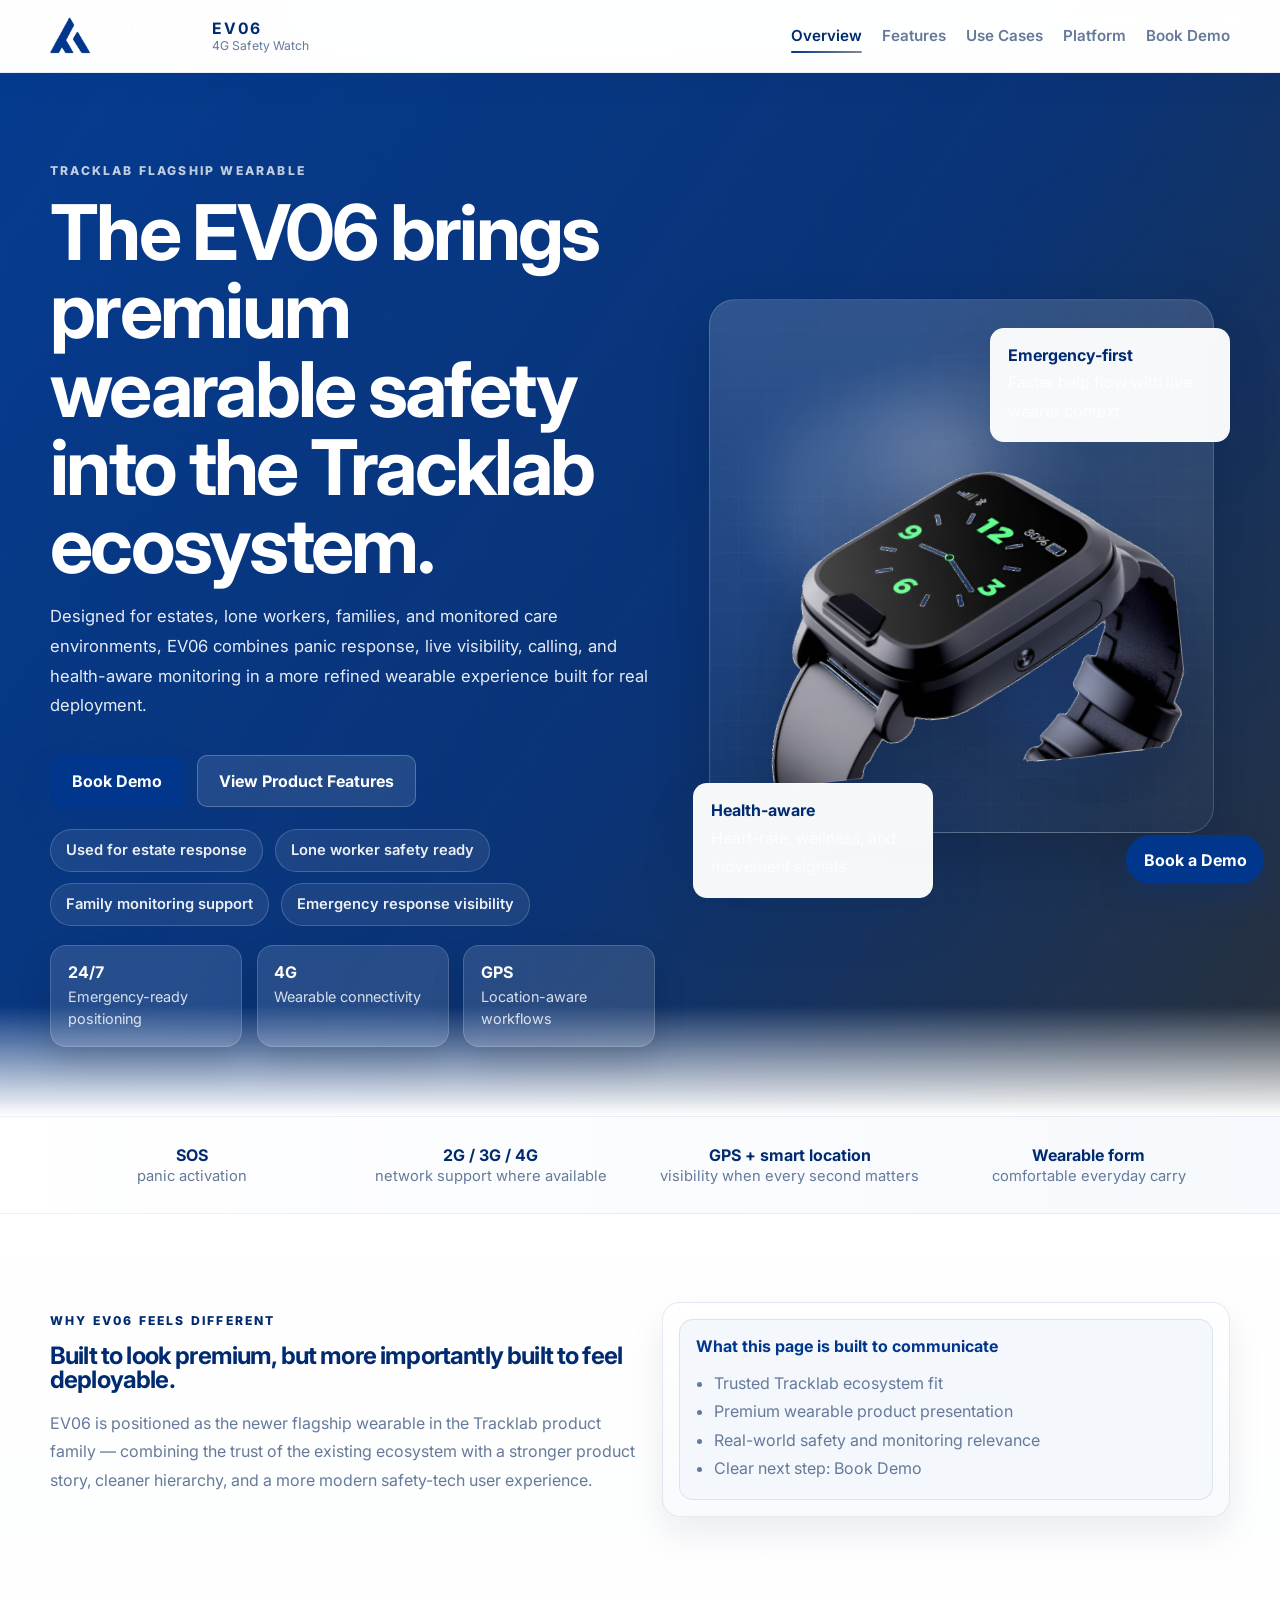
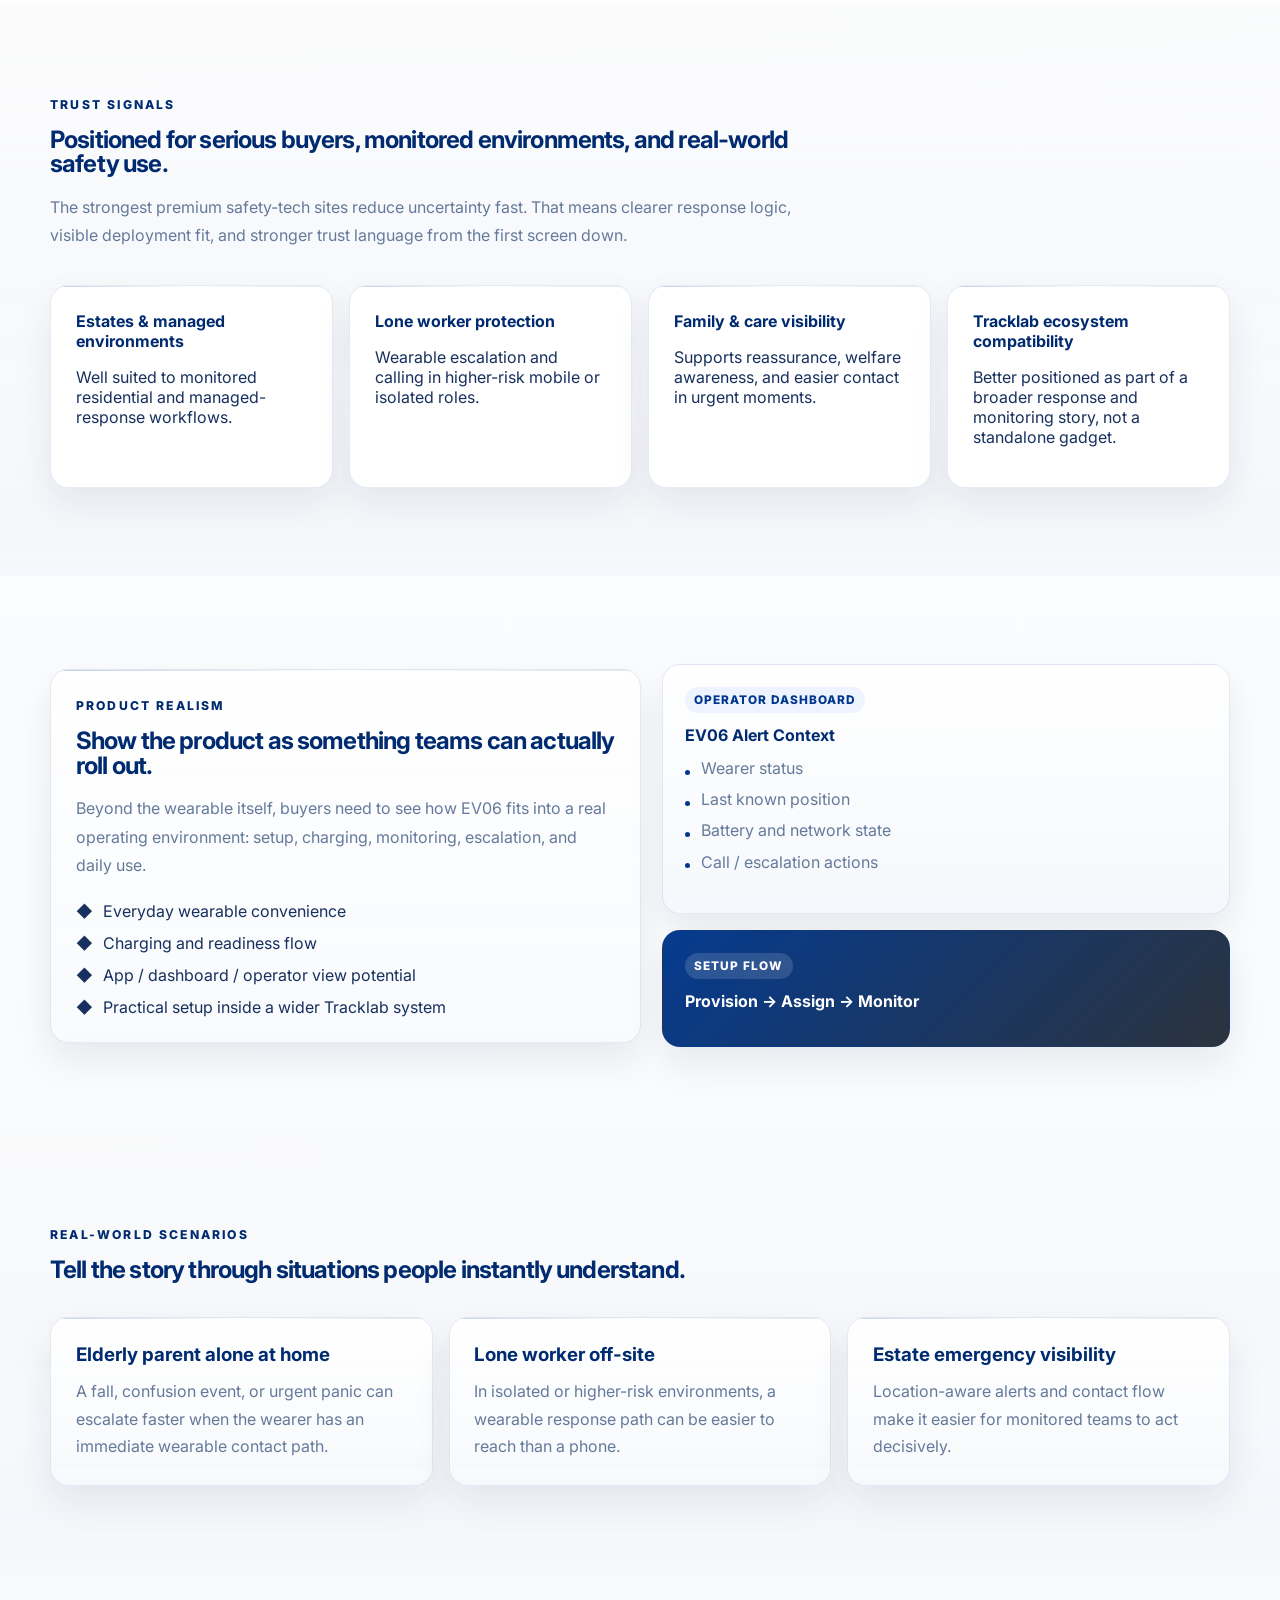
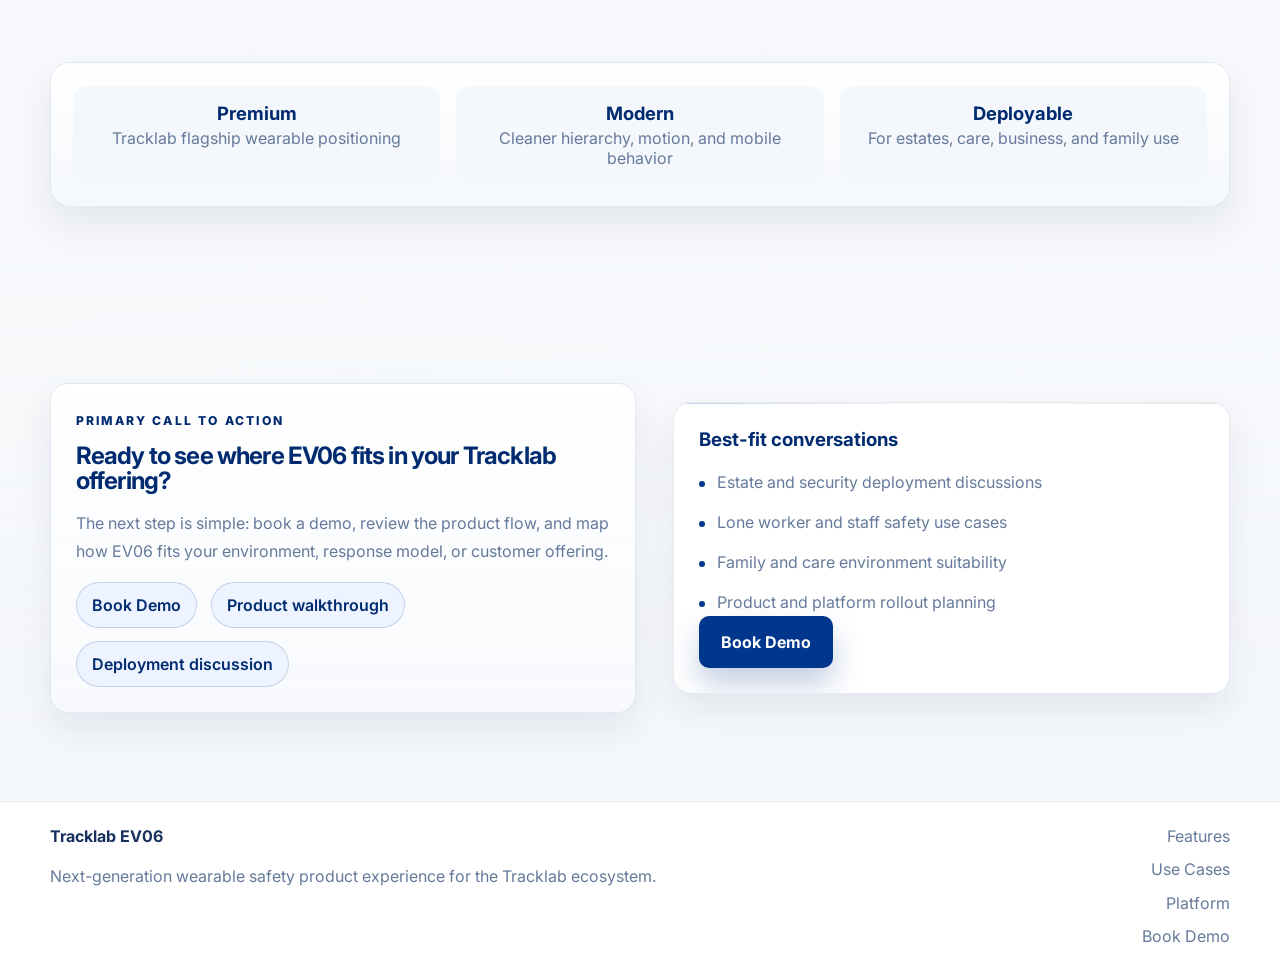
==== commit 81f81d13: "Upgrade EV06 site with flagship trust, realism, and Book Demo flow" ====
--- a/index.html
+++ b/index.html
@@ -4,15 +4,23 @@
     <meta charset="UTF-8" />
     <meta name="viewport" content="width=device-width, initial-scale=1.0" />
     <title>EV06 | Tracklab Flagship Wearable Safety Device</title>
-    <meta
-      name="description"
-      content="Discover the EV06, Tracklab's next-generation wearable safety device for seniors, lone workers, estates, and monitored response environments."
-    />
+    <meta name="description" content="Meet the EV06, Tracklab's flagship wearable safety device for estates, lone workers, families, and monitored emergency response environments." />
     <meta name="theme-color" content="#00378d" />
+    <meta property="og:type" content="website" />
+    <meta property="og:title" content="EV06 | Tracklab Flagship Wearable Safety Device" />
+    <meta property="og:description" content="A next-generation Tracklab wearable for panic response, location visibility, calling, and health-aware monitoring." />
+    <meta property="og:url" content="https://ps420.github.io/ev06-site-concept/" />
+    <meta property="og:image" content="https://ps420.github.io/ev06-site-concept/assets/img/ev06-main.png" />
+    <meta name="twitter:card" content="summary_large_image" />
+    <meta name="twitter:title" content="EV06 | Tracklab Flagship Wearable Safety Device" />
+    <meta name="twitter:description" content="A next-generation Tracklab wearable for panic response, location visibility, calling, and health-aware monitoring." />
+    <meta name="twitter:image" content="https://ps420.github.io/ev06-site-concept/assets/img/ev06-main.png" />
+    <link rel="canonical" href="https://ps420.github.io/ev06-site-concept/" />
+    <link rel="icon" type="image/png" href="assets/img/favicon.png" />
     <link rel="preconnect" href="https://fonts.googleapis.com" />
     <link rel="preconnect" href="https://fonts.gstatic.com" crossorigin />
     <link href="https://fonts.googleapis.com/css2?family=Inter:wght@400;500;600;700;800;900&display=swap" rel="stylesheet" />
-    <link rel="stylesheet" href="styles.css?v=20260515-2018" />
+    <link rel="stylesheet" href="styles.css?v=20260515-2058" />
   </head>
   <body>
     <div class="ambient ambient-one"></div>
@@ -37,50 +45,52 @@
           <a href="features.html">Features</a>
           <a href="use-cases.html">Use Cases</a>
           <a href="platform.html">Platform</a>
-          <a href="contact.html">Contact</a>
+          <a href="contact.html">Book Demo</a>
         </nav>
       </div>
     </header>
 
     <main>
-      <section class="hero">
+      <section class="hero hero-premium">
         <div class="container hero-grid">
           <div class="hero-copy reveal">
-            <span class="eyebrow">Next-generation Tracklab wearable</span>
-            <h1>Meet the EV06 — a more modern flagship wearable safety experience.</h1>
+            <span class="eyebrow">Tracklab flagship wearable</span>
+            <h1>The EV06 brings premium wearable safety into the Tracklab ecosystem.</h1>
             <p class="hero-text">
-              Built inside the Tracklab ecosystem, the EV06 brings together SOS response, two-way calling, wearable convenience, live location intelligence, and health-aware telemetry in a cleaner, more premium product experience.
+              Designed for estates, lone workers, families, and monitored care environments, EV06 combines panic response, live visibility, calling, and health-aware monitoring in a more refined wearable experience built for real deployment.
             </p>
 
             <div class="hero-actions">
-              <a class="btn btn-gold" href="contact.html">Request a Demo</a>
-              <a class="btn btn-dark" href="features.html">Explore Features</a>
-            </div>
-
-            <ul class="hero-points">
-              <li>Flagship wearable positioning for the Tracklab range</li>
-              <li>Built for monitored care, estates, lone workers, and family assurance</li>
-              <li>Sharper product storytelling, cleaner trust, better conversion flow</li>
-            </ul>
-
-            <div class="trust-row">
-              <span>Tracklab ecosystem ready</span>
-              <span>Wearable protection</span>
-              <span>Monitoring-centre compatible</span>
+              <a class="btn btn-gold" href="contact.html">Book Demo</a>
+              <a class="btn btn-dark" href="features.html">View Product Features</a>
+            </div>
+
+            <div class="hero-trust-cluster">
+              <span>Used for estate response</span>
+              <span>Lone worker safety ready</span>
+              <span>Family monitoring support</span>
+              <span>Emergency response visibility</span>
+            </div>
+
+            <div class="trust-logo-row">
+              <div class="trust-mini-card"><strong>24/7</strong><span>Emergency-ready positioning</span></div>
+              <div class="trust-mini-card"><strong>4G</strong><span>Wearable connectivity</span></div>
+              <div class="trust-mini-card"><strong>GPS</strong><span>Location-aware workflows</span></div>
             </div>
           </div>
 
           <div class="hero-visual reveal delay-1">
-            <div class="device-stage">
+            <div class="device-stage premium-stage">
               <div class="orb orb-one"></div>
               <div class="orb orb-two"></div>
-              <img src="assets/img/ev06-main-transparent.png" alt="EV06 safety watch" class="hero-device" />
-            </div>
-            <div class="metric-card metric-top">
+              <div class="hero-shine"></div>
+              <img src="assets/img/ev06-main-transparent.png" alt="EV06 safety watch" class="hero-device hero-device-premium" />
+            </div>
+            <div class="metric-card metric-top pulse-card">
               <strong>Emergency-first</strong>
               <span>Faster help flow with live wearer context</span>
             </div>
-            <div class="metric-card metric-bottom">
+            <div class="metric-card metric-bottom pulse-card">
               <strong>Health-aware</strong>
               <span>Heart-rate, wellness, and movement signals</span>
             </div>
@@ -100,29 +110,20 @@
       <section class="section">
         <div class="container story-grid">
           <div class="section-copy reveal">
-            <span class="eyebrow">Tracklab evolution</span>
-            <h2>Same Tracklab trust. Better product experience.</h2>
+            <span class="eyebrow">Why EV06 feels different</span>
+            <h2>Built to look premium, but more importantly built to feel deployable.</h2>
             <p>
-              This site is meant to feel like the natural next step for Tracklab: the same corporate credibility and ecosystem logic, but with stronger hierarchy, cleaner storytelling, better spacing, and a more premium flagship-device presentation.
+              EV06 is positioned as the newer flagship wearable in the Tracklab product family — combining the trust of the existing ecosystem with a stronger product story, cleaner hierarchy, and a more modern safety-tech user experience.
             </p>
           </div>
           <div class="comparison-card reveal delay-1">
-            <div class="compare-block bad">
-              <strong>What older product pages feel like</strong>
+            <div class="compare-block good">
+              <strong>What this page is built to communicate</strong>
               <ul>
-                <li>Template-heavy layouts</li>
-                <li>Flat brochure copy</li>
-                <li>Weak premium feel</li>
-                <li>Low product differentiation</li>
-              </ul>
-            </div>
-            <div class="compare-block good">
-              <strong>What EV06 now communicates</strong>
-              <ul>
-                <li>Flagship wearable positioning</li>
-                <li>Sharper business trust signals</li>
-                <li>More modern Tracklab styling</li>
-                <li>Better product-led conversion path</li>
+                <li>Trusted Tracklab ecosystem fit</li>
+                <li>Premium wearable product presentation</li>
+                <li>Real-world safety and monitoring relevance</li>
+                <li>Clear next step: Book Demo</li>
               </ul>
             </div>
           </div>
@@ -132,29 +133,15 @@
       <section class="section section-dark">
         <div class="container">
           <div class="section-head reveal">
-            <span class="eyebrow">Product highlights</span>
-            <h2>Built to protect people, not just tick feature boxes.</h2>
-            <p>The EV06 works best when the value is presented in real outcomes: faster escalation, better wearer visibility, more deployable monitoring workflows, and stronger daily usability.</p>
-          </div>
-          <div class="card-grid feature-grid">
-            <article class="feature-card reveal">
-              <span class="card-tag">Response</span>
-              <h3>One-touch SOS</h3>
-              <p>Quick emergency escalation when simplicity matters most.</p>
-            </article>
-            <article class="feature-card reveal delay-1">
-              <span class="card-tag">Communication</span>
-              <h3>Two-way calling</h3>
-              <p>Supports faster verification, reassurance, and response coordination.</p>
-            </article>
-            <article class="feature-card reveal delay-2">
-              <span class="card-tag">Wearability</span>
-              <h3>Flagship watch form</h3>
-              <p>Easier to keep on consistently than a device that only appears in emergencies.</p>
-            </article>
-          </div>
-          <div class="stacked-actions reveal delay-1 center-actions">
-            <a class="btn btn-primary-outline" href="features.html">See Full Feature Breakdown</a>
+            <span class="eyebrow">Trust signals</span>
+            <h2>Positioned for serious buyers, monitored environments, and real-world safety use.</h2>
+            <p>The strongest premium safety-tech sites reduce uncertainty fast. That means clearer response logic, visible deployment fit, and stronger trust language from the first screen down.</p>
+          </div>
+          <div class="trust-signal-grid">
+            <article class="detail-card reveal"><strong>Estates & managed environments</strong><p>Well suited to monitored residential and managed-response workflows.</p></article>
+            <article class="detail-card reveal delay-1"><strong>Lone worker protection</strong><p>Wearable escalation and calling in higher-risk mobile or isolated roles.</p></article>
+            <article class="detail-card reveal delay-2"><strong>Family & care visibility</strong><p>Supports reassurance, welfare awareness, and easier contact in urgent moments.</p></article>
+            <article class="detail-card reveal"><strong>Tracklab ecosystem compatibility</strong><p>Better positioned as part of a broader response and monitoring story, not a standalone gadget.</p></article>
           </div>
         </div>
       </section>
@@ -162,47 +149,54 @@
       <section class="section">
         <div class="container split-grid">
           <div class="content-panel reveal">
-            <span class="eyebrow">Use-case coverage</span>
-            <h2>One wearable. Multiple high-value deployments.</h2>
-            <p>
-              The EV06 can sit naturally inside elderly care, lone-worker protection, estate response environments, and family assurance use cases without feeling like a generic panic button with a screen.
-            </p>
+            <span class="eyebrow">Product realism</span>
+            <h2>Show the product as something teams can actually roll out.</h2>
+            <p>Beyond the wearable itself, buyers need to see how EV06 fits into a real operating environment: setup, charging, monitoring, escalation, and daily use.</p>
             <ul class="check-list">
-              <li>Seniors and independent living support</li>
-              <li>Lone workers and field teams</li>
-              <li>Residential estates and managed environments</li>
-              <li>Family visibility and peace-of-mind use cases</li>
+              <li>Everyday wearable convenience</li>
+              <li>Charging and readiness flow</li>
+              <li>App / dashboard / operator view potential</li>
+              <li>Practical setup inside a wider Tracklab system</li>
             </ul>
           </div>
-          <div class="image-panel reveal delay-1 compact-panel">
-            <img src="assets/img/ev06-walk.png" alt="EV06 lifestyle visual" />
-          </div>
-        </div>
-        <div class="container center-actions reveal delay-1">
-          <a class="btn btn-primary-outline" href="use-cases.html">Explore Use Cases</a>
+          <div class="ecosystem-panel reveal delay-1">
+            <div class="ui-mock-card ui-mock-main">
+              <span class="ui-kicker">Operator dashboard</span>
+              <strong>EV06 Alert Context</strong>
+              <ul class="mock-list">
+                <li>Wearer status</li>
+                <li>Last known position</li>
+                <li>Battery and network state</li>
+                <li>Call / escalation actions</li>
+              </ul>
+            </div>
+            <div class="ui-mock-card ui-mock-side">
+              <span class="ui-kicker">Setup flow</span>
+              <strong>Provision → Assign → Monitor</strong>
+            </div>
+          </div>
         </div>
       </section>
 
       <section class="section section-dark">
-        <div class="container media-grid">
-          <div class="image-panel reveal">
-            <img src="assets/img/ev06-fall.png" alt="EV06 fall alert visual" />
-          </div>
-          <div class="content-panel reveal delay-1">
-            <span class="eyebrow">Platform fit</span>
-            <h2>It gets stronger when it sits inside the wider Tracklab response story.</h2>
-            <p>
-              The EV06 should not be sold as just another device. It should be sold as part of a broader Tracklab workflow: trigger, visibility, contact, escalation, and monitored intervention.
-            </p>
-            <ul class="check-list">
-              <li>Cleaner workflow mapping</li>
-              <li>Professional monitoring compatibility</li>
-              <li>Stronger estate and business positioning</li>
-              <li>Higher trust for serious buyers</li>
-            </ul>
-            <div class="stacked-actions">
-              <a class="btn btn-primary-outline" href="platform.html">See the Platform Story</a>
-            </div>
+        <div class="container">
+          <div class="section-head reveal">
+            <span class="eyebrow">Real-world scenarios</span>
+            <h2>Tell the story through situations people instantly understand.</h2>
+          </div>
+          <div class="scenario-grid">
+            <article class="scenario-card reveal">
+              <h3>Elderly parent alone at home</h3>
+              <p>A fall, confusion event, or urgent panic can escalate faster when the wearer has an immediate wearable contact path.</p>
+            </article>
+            <article class="scenario-card reveal delay-1">
+              <h3>Lone worker off-site</h3>
+              <p>In isolated or higher-risk environments, a wearable response path can be easier to reach than a phone.</p>
+            </article>
+            <article class="scenario-card reveal delay-2">
+              <h3>Estate emergency visibility</h3>
+              <p>Location-aware alerts and contact flow make it easier for monitored teams to act decisively.</p>
+            </article>
           </div>
         </div>
       </section>
@@ -211,15 +205,15 @@
         <div class="container stat-band reveal">
           <div>
             <strong>Premium</strong>
-            <span>new Tracklab product presentation</span>
+            <span>Tracklab flagship wearable positioning</span>
           </div>
           <div>
             <strong>Modern</strong>
-            <span>better spacing, type, and hierarchy</span>
+            <span>Cleaner hierarchy, motion, and mobile behavior</span>
           </div>
           <div>
             <strong>Deployable</strong>
-            <span>for care, estates, families, and business use</span>
+            <span>For estates, care, business, and family use</span>
           </div>
         </div>
       </section>
@@ -227,27 +221,27 @@
       <section class="section section-dark contact-section">
         <div class="container contact-grid">
           <div class="contact-copy reveal">
-            <span class="eyebrow">Next step</span>
-            <h2>Ready to position EV06 like a serious flagship product?</h2>
+            <span class="eyebrow">Primary call to action</span>
+            <h2>Ready to see where EV06 fits in your Tracklab offering?</h2>
             <p>
-              The structure is now in place for a proper multi-page Tracklab product experience. From here, final brand details, live contact routing, deployment proof, and real-world media will take it from polished concept to launch-ready site.
+              The next step is simple: book a demo, review the product flow, and map how EV06 fits your environment, response model, or customer offering.
             </p>
             <div class="contact-pills">
-              <span>Multi-page architecture</span>
-              <span>Flagship product flow</span>
-              <span>Tracklab brand evolution</span>
+              <span>Book Demo</span>
+              <span>Product walkthrough</span>
+              <span>Deployment discussion</span>
             </div>
           </div>
           <div class="detail-card reveal delay-1">
-            <h3>What you can do next</h3>
+            <h3>Best-fit conversations</h3>
             <ul class="list-clean">
-              <li>Review the product direction with your dad</li>
-              <li>Send final copy, contact details, and CTA routing</li>
-              <li>Add real use-case photos and deployment proof</li>
-              <li>Turn this into the final Tracklab EV06 launch site</li>
+              <li>Estate and security deployment discussions</li>
+              <li>Lone worker and staff safety use cases</li>
+              <li>Family and care environment suitability</li>
+              <li>Product and platform rollout planning</li>
             </ul>
             <div class="stacked-actions">
-              <a class="btn btn-gold" href="contact.html">Open Contact Page</a>
+              <a class="btn btn-gold" href="contact.html">Book Demo</a>
             </div>
           </div>
         </div>
@@ -264,11 +258,11 @@
           <a href="features.html">Features</a>
           <a href="use-cases.html">Use Cases</a>
           <a href="platform.html">Platform</a>
-          <a href="contact.html">Contact</a>
+          <a href="contact.html">Book Demo</a>
         </div>
       </div>
     </footer>
 
-    <script src="script.js?v=20260515-2018"></script>
+    <script src="script.js?v=20260515-2058"></script>
   </body>
 </html>
--- a/styles.css
+++ b/styles.css
@@ -827,3 +827,212 @@
   .stacked-actions .btn { width: 100%; }
   .stat-band { grid-template-columns: 1fr; }
 }
+
+.hero-premium .hero-copy {
+  position: relative;
+  z-index: 2;
+}
+.hero-premium .hero-text {
+  max-width: 64ch;
+  font-size: 1.04rem;
+}
+.hero-trust-cluster {
+  display: flex;
+  flex-wrap: wrap;
+  gap: 0.7rem;
+  margin-top: 1.1rem;
+}
+.hero-trust-cluster span {
+  padding: 0.72rem 0.95rem;
+  border-radius: 999px;
+  border: 1px solid rgba(255,255,255,0.18);
+  background: rgba(255,255,255,0.08);
+  color: rgba(255,255,255,0.92);
+  font-weight: 600;
+  font-size: 0.92rem;
+}
+.trust-logo-row {
+  display: grid;
+  grid-template-columns: repeat(3, 1fr);
+  gap: 0.9rem;
+  margin-top: 1.2rem;
+}
+.trust-mini-card {
+  padding: 1rem 1.05rem;
+  border-radius: 16px;
+  background: rgba(255,255,255,0.12);
+  border: 1px solid rgba(255,255,255,0.16);
+  box-shadow: 0 16px 34px rgba(0,0,0,0.12);
+}
+.trust-mini-card strong {
+  display: block;
+  color: #fff;
+  margin-bottom: 0.22rem;
+}
+.trust-mini-card span {
+  color: rgba(255,255,255,0.82);
+  font-size: 0.9rem;
+  line-height: 1.55;
+}
+.trust-logo-row-contact .trust-mini-card {
+  background: linear-gradient(180deg, #ffffff, #f5f8fc);
+  border-color: var(--line);
+  box-shadow: var(--shadow-soft);
+}
+.trust-logo-row-contact .trust-mini-card strong { color: var(--primary-dark); }
+.trust-logo-row-contact .trust-mini-card span { color: var(--muted); }
+.premium-stage {
+  background: linear-gradient(180deg, rgba(255,255,255,0.16), rgba(255,255,255,0.03));
+}
+.hero-shine {
+  position: absolute;
+  inset: 12% 18% auto;
+  height: 180px;
+  border-radius: 50%;
+  background: radial-gradient(circle, rgba(255,255,255,0.2), rgba(255,255,255,0) 68%);
+  filter: blur(18px);
+  animation: breatheGlow 6s ease-in-out infinite;
+}
+.hero-device-premium {
+  animation: floatDevice 6.5s ease-in-out infinite;
+}
+.pulse-card {
+  animation: pulseCard 5.5s ease-in-out infinite;
+}
+.trust-signal-grid,
+.scenario-grid {
+  display: grid;
+  gap: 1rem;
+}
+.trust-signal-grid {
+  grid-template-columns: repeat(4, 1fr);
+}
+.scenario-grid {
+  grid-template-columns: repeat(3, 1fr);
+}
+.scenario-grid-large {
+  grid-template-columns: repeat(2, 1fr);
+}
+.scenario-card {
+  padding: 1.55rem;
+  border-radius: var(--radius);
+  border: 1px solid var(--line);
+  background: linear-gradient(180deg, rgba(255,255,255,0.98), rgba(247,249,252,0.96));
+  box-shadow: var(--shadow-soft);
+  position: relative;
+  overflow: hidden;
+}
+.scenario-card::before {
+  content: "";
+  position: absolute;
+  inset: 0 auto auto 0;
+  width: 100%;
+  height: 1px;
+  background: linear-gradient(90deg, rgba(0,55,141,0.22), rgba(255,255,255,0.8), rgba(32,40,51,0.12));
+}
+.scenario-card h3 {
+  margin-top: 0;
+  margin-bottom: 0.75rem;
+  color: var(--primary-dark);
+}
+.scenario-card p {
+  color: var(--muted);
+  line-height: 1.72;
+  margin: 0;
+}
+.ecosystem-panel {
+  display: grid;
+  gap: 1rem;
+}
+.ui-mock-card {
+  padding: 1.35rem;
+  border-radius: 18px;
+  border: 1px solid var(--line);
+  background: linear-gradient(180deg, #ffffff, #f5f8fc);
+  box-shadow: var(--shadow-soft);
+}
+.ui-mock-main {
+  min-height: 250px;
+}
+.ui-mock-side {
+  background: linear-gradient(135deg, rgba(0,55,141,0.98), rgba(32,40,51,0.95));
+}
+.ui-kicker {
+  display: inline-flex;
+  margin-bottom: 0.8rem;
+  padding: 0.36rem 0.62rem;
+  border-radius: 999px;
+  background: var(--primary-soft);
+  color: var(--primary);
+  font-size: 0.74rem;
+  font-weight: 800;
+  text-transform: uppercase;
+  letter-spacing: 0.08em;
+}
+.ui-mock-side .ui-kicker {
+  background: rgba(255,255,255,0.14);
+  color: #fff;
+}
+.ui-mock-card strong {
+  display: block;
+  color: var(--primary-dark);
+  margin-bottom: 0.8rem;
+}
+.ui-mock-side strong {
+  color: #fff;
+}
+.mock-list {
+  list-style: none;
+  padding: 0;
+  margin: 0;
+  display: grid;
+  gap: 0.7rem;
+  color: var(--muted);
+}
+.mock-list li {
+  position: relative;
+  padding-left: 1rem;
+}
+.mock-list li::before {
+  content: '';
+  position: absolute;
+  left: 0;
+  top: 0.72rem;
+  width: 5px;
+  height: 5px;
+  border-radius: 50%;
+  background: var(--primary);
+}
+
+@keyframes floatDevice {
+  0%, 100% { transform: translate(-50%, -50%) rotate(-6deg) translateY(0px); }
+  50% { transform: translate(-50%, -50%) rotate(-5deg) translateY(-8px); }
+}
+@keyframes pulseCard {
+  0%, 100% { transform: translateY(0); }
+  50% { transform: translateY(-3px); }
+}
+@keyframes breatheGlow {
+  0%, 100% { opacity: 0.65; transform: scale(1); }
+  50% { opacity: 0.95; transform: scale(1.04); }
+}
+
+@media (max-width: 1080px) {
+  .trust-signal-grid,
+  .trust-logo-row,
+  .scenario-grid,
+  .scenario-grid-large { grid-template-columns: 1fr 1fr; }
+}
+@media (max-width: 860px) {
+  .hero-trust-cluster { gap: 0.6rem; }
+  .trust-logo-row { grid-template-columns: 1fr; }
+}
+@media (max-width: 640px) {
+  .hero-trust-cluster,
+  .trust-signal-grid,
+  .scenario-grid,
+  .scenario-grid-large { grid-template-columns: 1fr; display: grid; }
+  .hero-trust-cluster span { width: 100%; }
+  .trust-logo-row { grid-template-columns: 1fr; }
+  .hero-premium .hero-text { font-size: 0.98rem; }
+}
